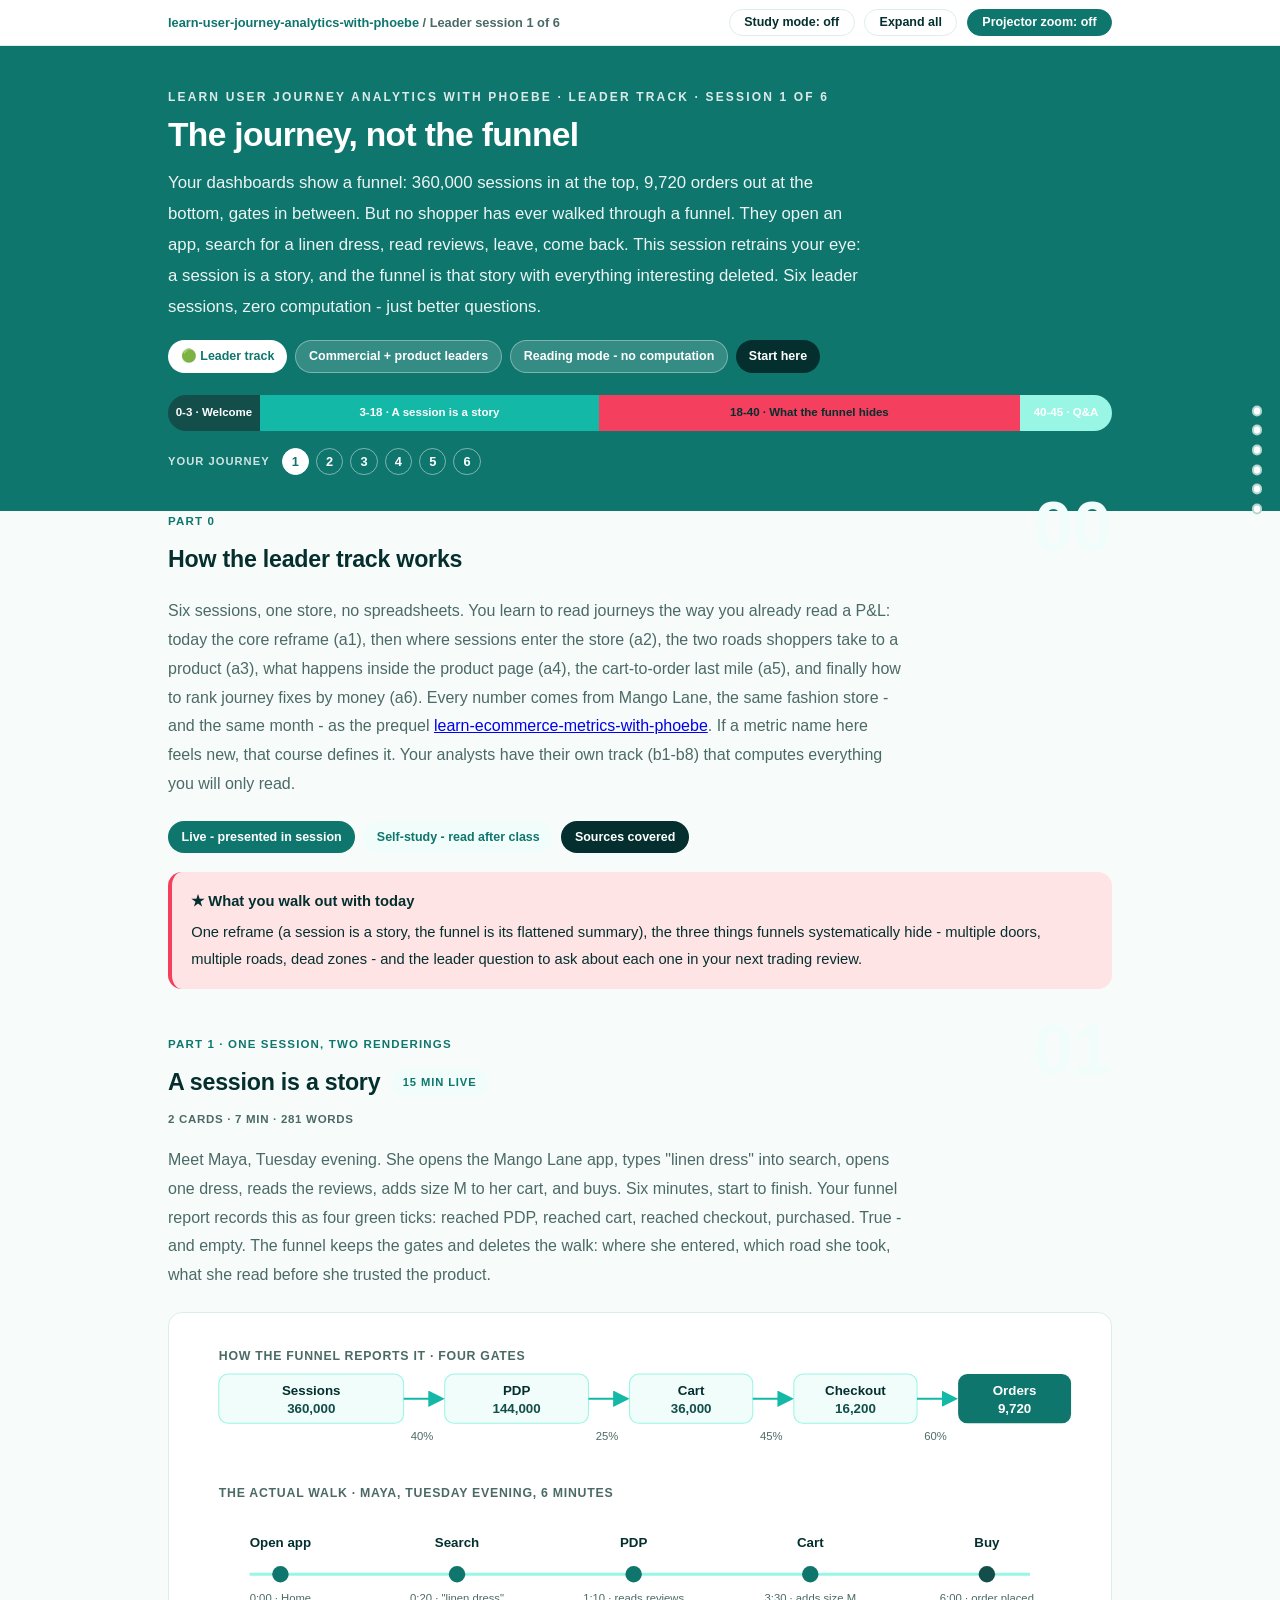
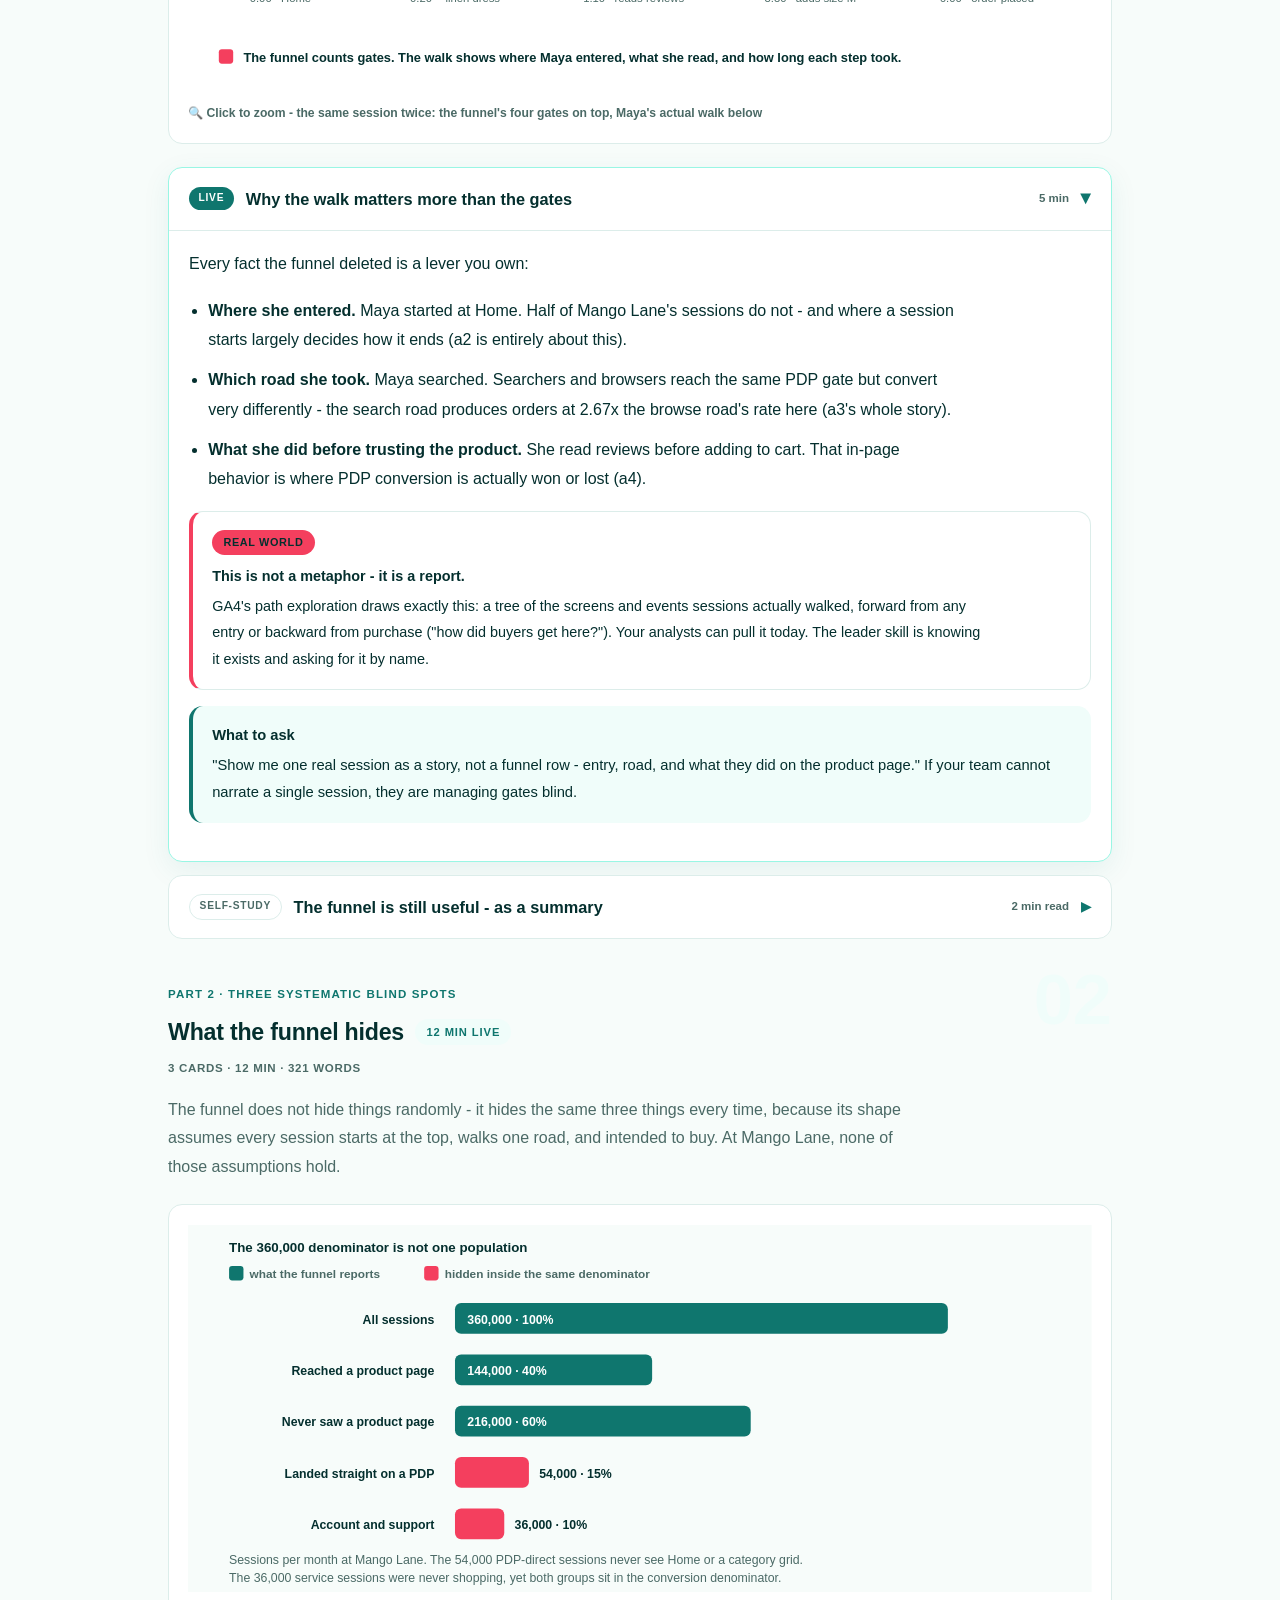
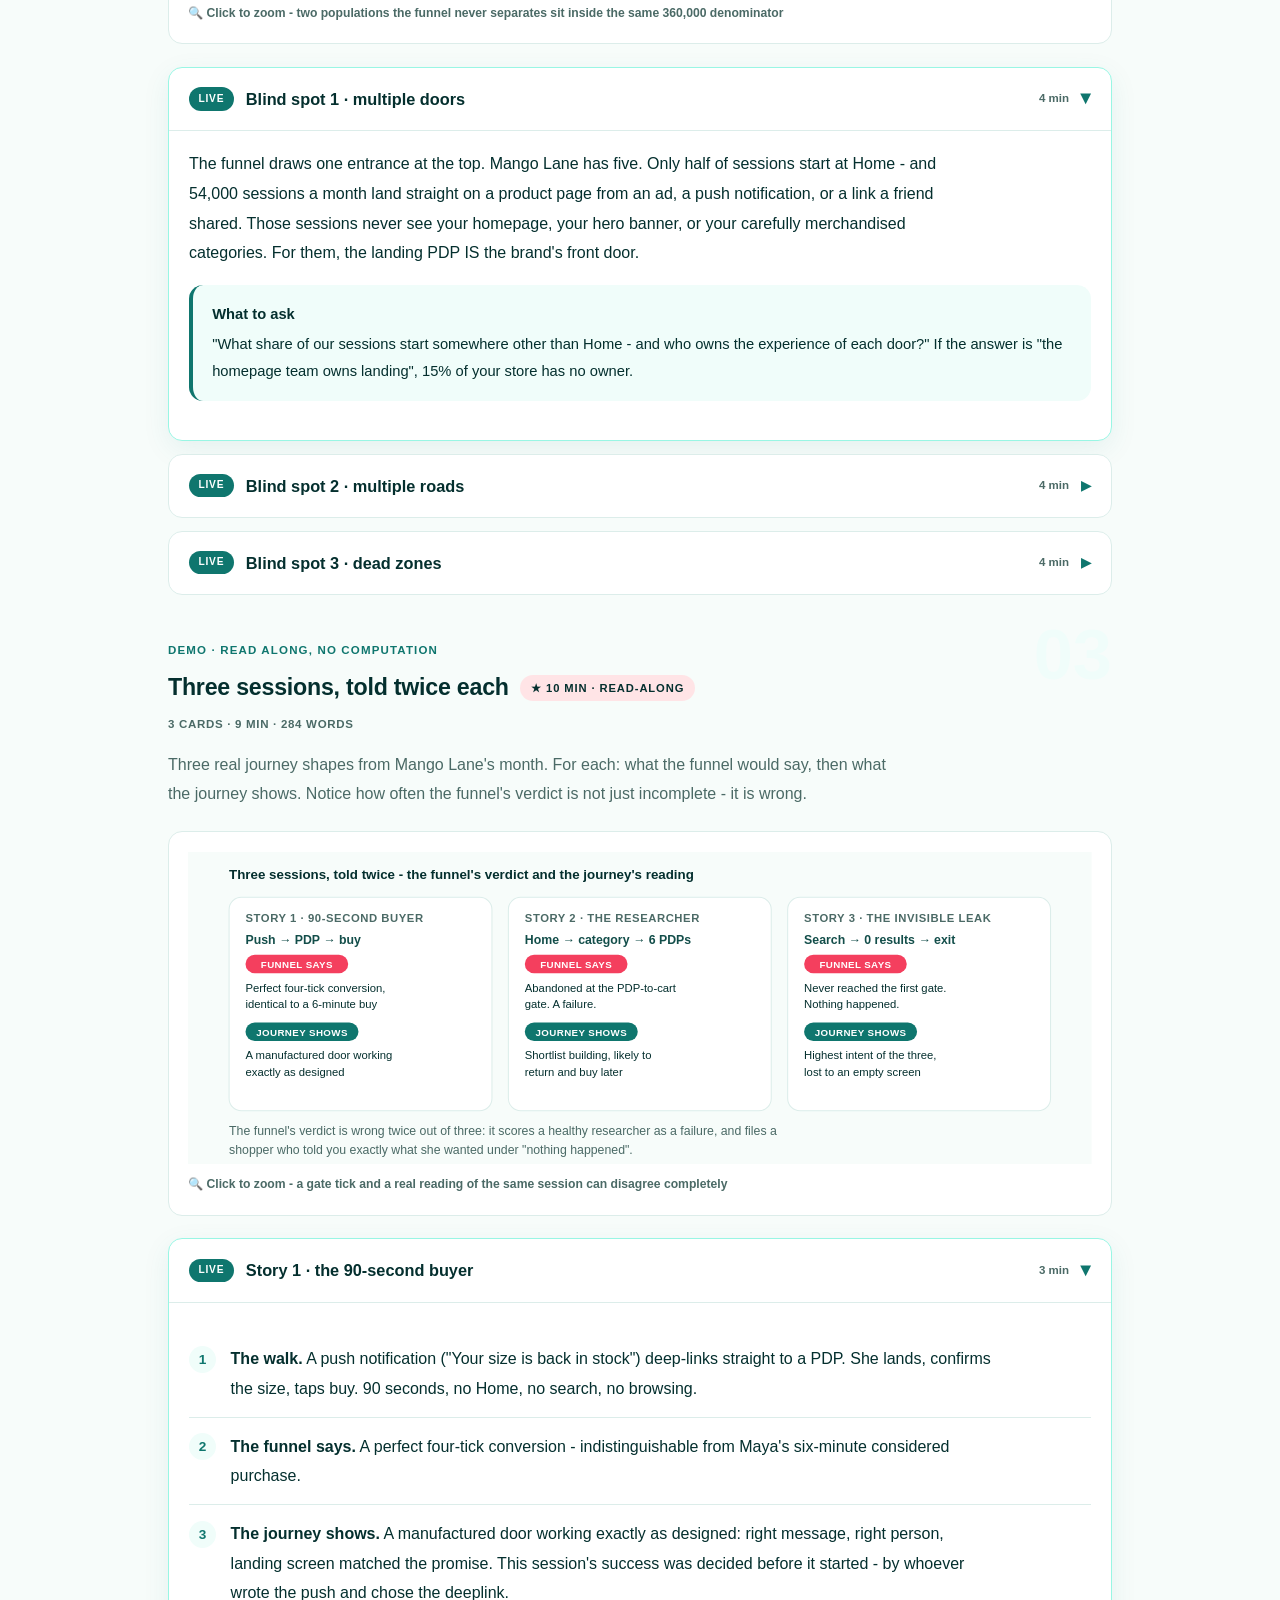
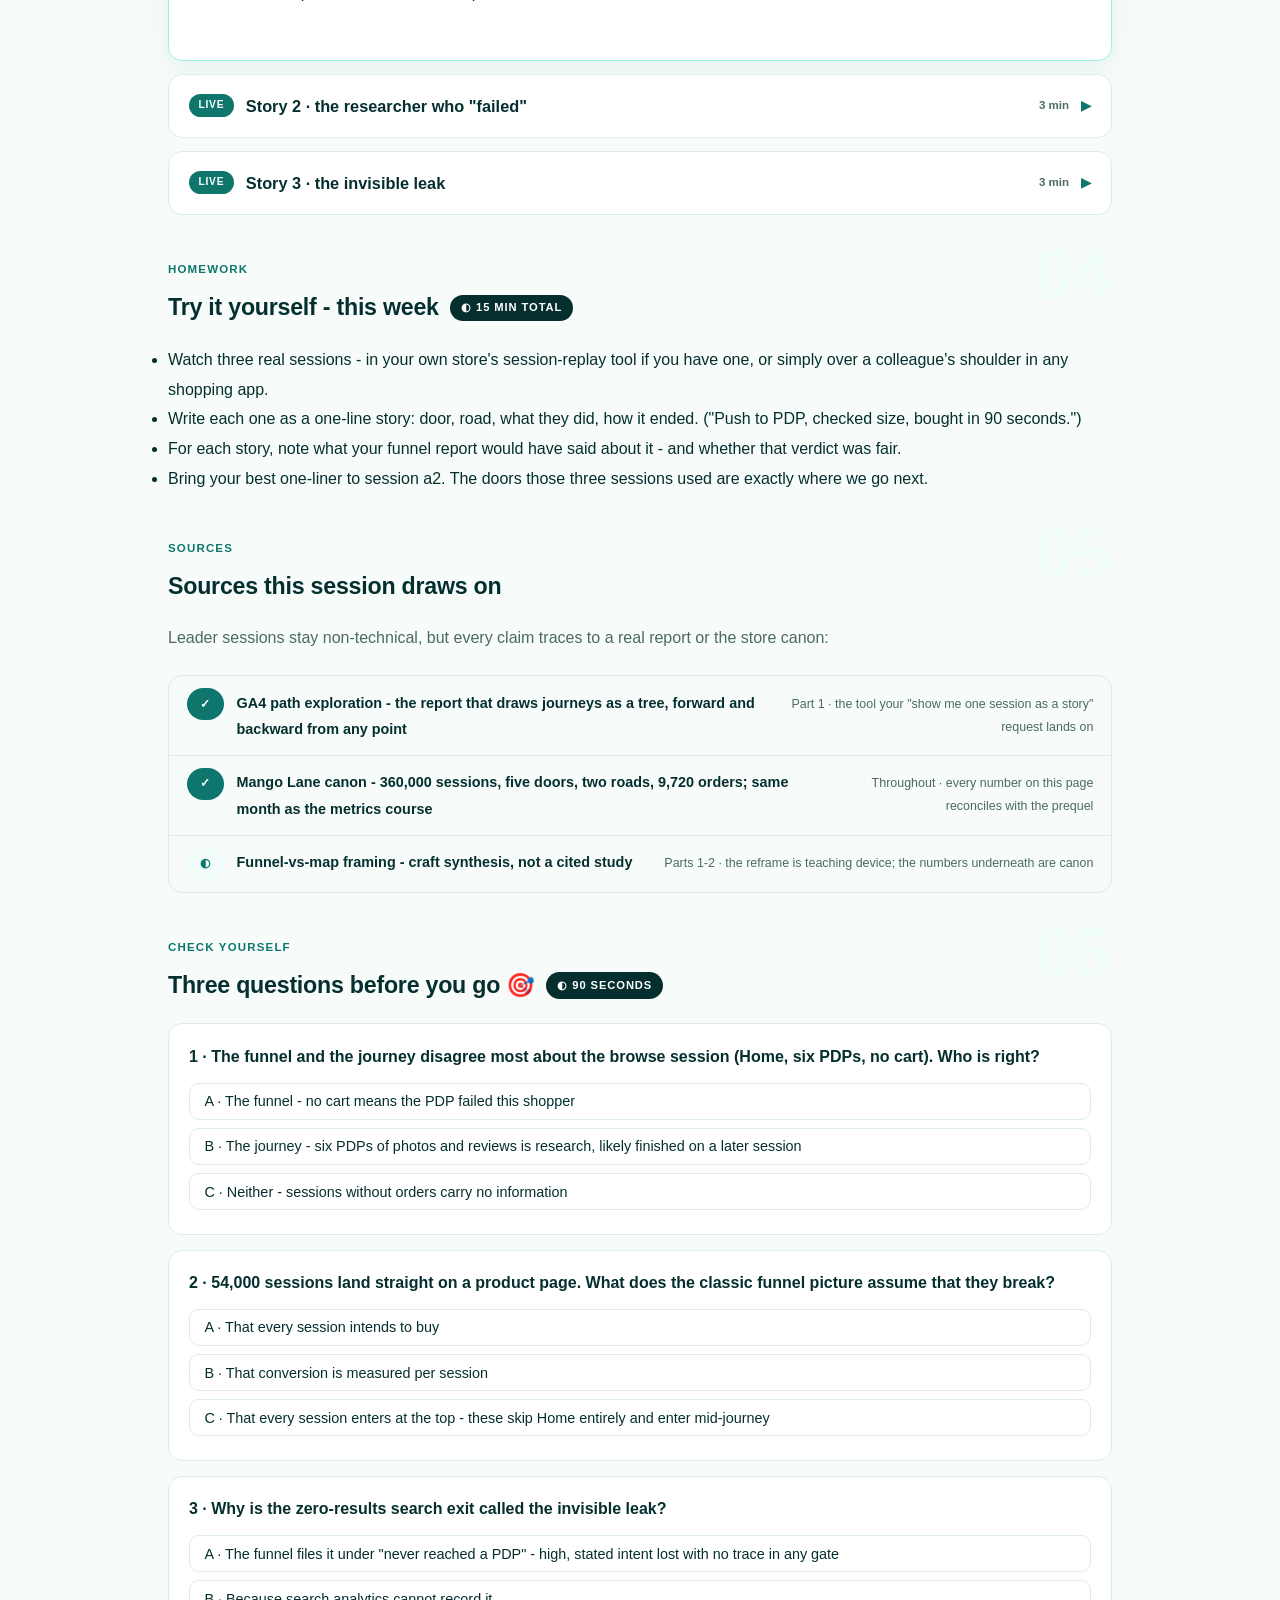
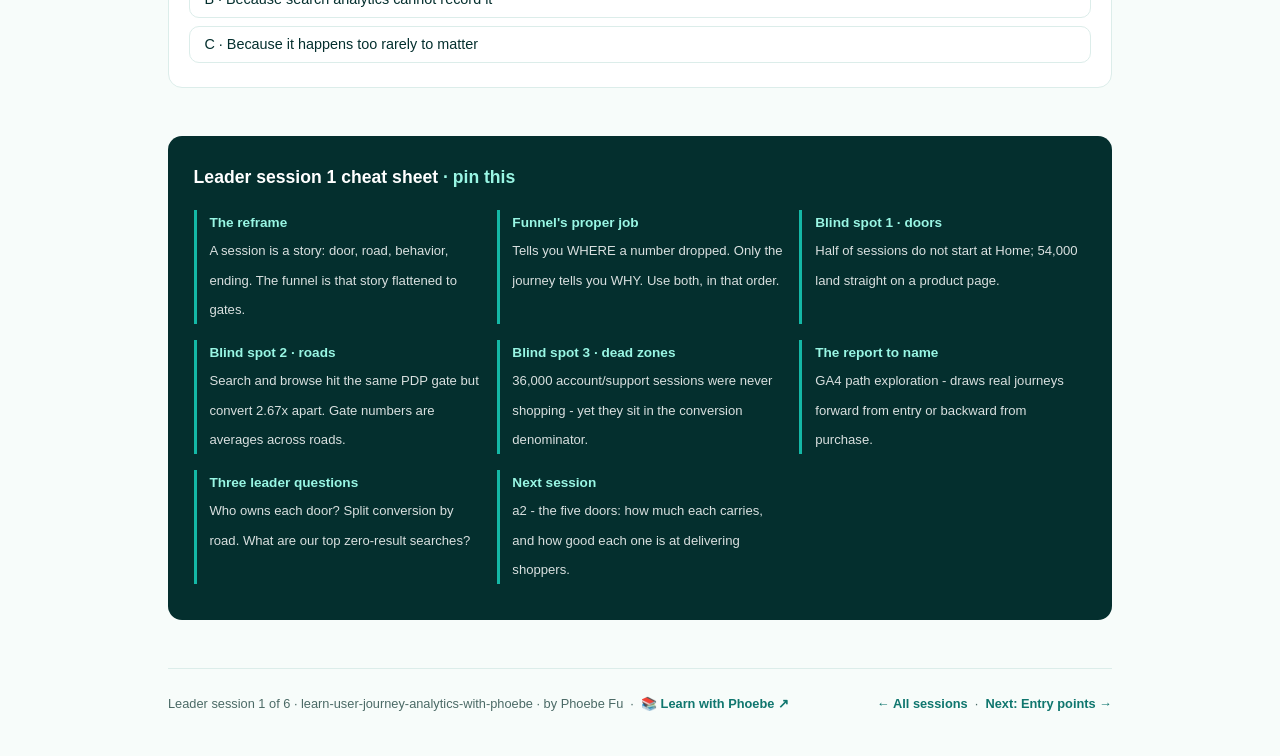
==== courses/a1-the-journey-not-the-funnel.html @ 8da9183d "Add 204 teaching diagrams across the estate's thinnest pages Phase A of the visual expansion. These " ====
<!DOCTYPE html>
<html lang="en">
<head>
<meta charset="UTF-8">
<meta name="viewport" content="width=device-width, initial-scale=1.0">
<title>Leader session 1 · The journey, not the funnel - learn user journey analytics with phoebe</title>
<link rel="stylesheet" href="../assets/style.css?v=6">
</head>
<body>

<div class="toolbar">
  <div class="wrap">
    <span class="crumb"><a href="../index.html">learn-user-journey-analytics-with-phoebe</a> / Leader session 1 of 6</span>
    <button class="btn" id="toggle-all" type="button">Expand all</button>
    <button class="btn primary" id="zoom-toggle" type="button">Projector zoom: off</button>
  </div>
</div>

<header class="masthead">
  <div class="wrap">
    <div class="eyebrow">Learn User Journey Analytics with Phoebe · Leader track · Session 1 of 6</div>
    <h1>The journey, <span class="accent">not the funnel</span></h1>
    <p class="sub">Your dashboards show a funnel: 360,000 sessions in at the top, 9,720 orders out at the bottom, gates in between. But no shopper has ever walked through a funnel. They open an app, search for a linen dress, read reviews, leave, come back. This session retrains your eye: a session is a story, and the funnel is that story with everything interesting deleted. Six leader sessions, zero computation - just better questions.</p>
    <div class="chip-row">
      <span class="chip level">🟢 Leader track</span>
      <span class="chip audience">Commercial + product leaders</span>
      <span class="chip audience">Reading mode - no computation</span>
      <span class="chip time">Start here</span>
    </div>
    <div class="agenda">
      <span class="a1" style="flex:1">0-3 · Welcome</span>
      <span class="a2" style="flex:4">3-18 · A session is a story</span>
      <span class="a3" style="flex:5">18-40 · What the funnel hides</span>
      <span class="a4" style="flex:1">40-45 · Q&amp;A</span>
    </div>
  </div>
</header>

<main class="wrap">

  <!-- ============ INTRO ============ -->
  <section class="section" id="intro">
    <div class="section-kicker">
      <span class="klabel">Part 0</span>
      <h2>How the leader track works</h2>
    </div>
    <p class="lede">Six sessions, one store, no spreadsheets. You learn to read journeys the way you already read a P&amp;L: today the core reframe (a1), then where sessions enter the store (a2), the two roads shoppers take to a product (a3), what happens inside the product page (a4), the cart-to-order last mile (a5), and finally how to rank journey fixes by money (a6). Every number comes from Mango Lane, the same fashion store - and the same month - as the prequel <a href="https://phoebefu6.github.io/learn-ecommerce-metrics-with-phoebe/">learn-ecommerce-metrics-with-phoebe</a>. If a metric name here feels new, that course defines it. Your analysts have their own track (b1-b8) that computes everything you will only read.</p>
    <div class="legend">
      <span class="pill solid">Live - presented in session</span>
      <span class="pill light">Self-study - read after class</span>
      <span class="pill inkpill">Sources covered</span>
    </div>
    <div class="callout win">
      <strong>★ What you walk out with today</strong>
      One reframe (a session is a story, the funnel is its flattened summary), the three things funnels systematically hide - multiple doors, multiple roads, dead zones - and the leader question to ask about each one in your next trading review.
    </div>
  </section>

  <!-- ============ PART 1: A SESSION IS A STORY ============ -->
  <section class="section" id="story">
    <div class="section-kicker">
      <span class="klabel">Part 1 · one session, two renderings</span>
      <h2>A session is a story <span class="tag concept">15 min live</span></h2>
    </div>
    <p class="lede">Meet Maya, Tuesday evening. She opens the Mango Lane app, types "linen dress" into search, opens one dress, reads the reviews, adds size M to her cart, and buys. Six minutes, start to finish. Your funnel report records this as four green ticks: reached PDP, reached cart, reached checkout, purchased. True - and empty. The funnel keeps the gates and deletes the walk: where she entered, which road she took, what she read before she trusted the product.</p>

    <figure class="zoomable">
      <svg viewBox="0 0 880 350" xmlns="http://www.w3.org/2000/svg" role="img" aria-label="The same session shown two ways: a four-gate funnel bar on top, Maya's actual six-minute walk across screens on a timeline below">
        <style>
          .jfK { font: 700 12px Inter, sans-serif; fill: #4B6A66; letter-spacing: 0.06em; }
          .jfH { font: 700 13px Inter, sans-serif; fill: #042F2E; }
          .jfV { font: 800 13px Inter, sans-serif; fill: #134E4A; }
          .jfT { font: 800 13px Inter, sans-serif; fill: #FFFFFF; }
          .jfC { font: 400 11px Inter, sans-serif; fill: #4B6A66; }
          .jfN { font: 600 12.5px Inter, sans-serif; fill: #042F2E; }
          .jfArr { stroke: #14B8A6; stroke-width: 2; fill: none; marker-end: url(#jfArrHead); }
        </style>
        <defs>
          <marker id="jfArrHead" markerWidth="8" markerHeight="8" refX="6" refY="4" orient="auto">
            <path d="M0,0 L8,4 L0,8 z" fill="#14B8A6"/>
          </marker>
        </defs>

        <text class="jfK" x="30" y="26">HOW THE FUNNEL REPORTS IT · FOUR GATES</text>

        <rect x="30" y="40" width="180" height="48" rx="9" fill="#F0FDFA" stroke="#99F6E4"/>
        <text class="jfH" x="120" y="60" text-anchor="middle">Sessions</text>
        <text class="jfV" x="120" y="78" text-anchor="middle">360,000</text>

        <rect x="250" y="40" width="140" height="48" rx="9" fill="#F0FDFA" stroke="#99F6E4"/>
        <text class="jfH" x="320" y="60" text-anchor="middle">PDP</text>
        <text class="jfV" x="320" y="78" text-anchor="middle">144,000</text>

        <rect x="430" y="40" width="120" height="48" rx="9" fill="#F0FDFA" stroke="#99F6E4"/>
        <text class="jfH" x="490" y="60" text-anchor="middle">Cart</text>
        <text class="jfV" x="490" y="78" text-anchor="middle">36,000</text>

        <rect x="590" y="40" width="120" height="48" rx="9" fill="#F0FDFA" stroke="#99F6E4"/>
        <text class="jfH" x="650" y="60" text-anchor="middle">Checkout</text>
        <text class="jfV" x="650" y="78" text-anchor="middle">16,200</text>

        <rect x="750" y="40" width="110" height="48" rx="9" fill="#0F766E"/>
        <text class="jfT" x="805" y="60" text-anchor="middle">Orders</text>
        <text class="jfT" x="805" y="78" text-anchor="middle">9,720</text>

        <path class="jfArr" d="M210,64 L246,64"/>
        <path class="jfArr" d="M390,64 L426,64"/>
        <path class="jfArr" d="M550,64 L586,64"/>
        <path class="jfArr" d="M710,64 L746,64"/>
        <text class="jfC" x="228" y="104" text-anchor="middle">40%</text>
        <text class="jfC" x="408" y="104" text-anchor="middle">25%</text>
        <text class="jfC" x="568" y="104" text-anchor="middle">45%</text>
        <text class="jfC" x="728" y="104" text-anchor="middle">60%</text>

        <text class="jfK" x="30" y="160">THE ACTUAL WALK · MAYA, TUESDAY EVENING, 6 MINUTES</text>

        <line x1="60" y1="235" x2="820" y2="235" stroke="#99F6E4" stroke-width="3"/>

        <circle cx="90" cy="235" r="8" fill="#0F766E"/>
        <text class="jfH" x="90" y="208" text-anchor="middle">Open app</text>
        <text class="jfC" x="90" y="262" text-anchor="middle">0:00 · Home</text>

        <circle cx="262" cy="235" r="8" fill="#0F766E"/>
        <text class="jfH" x="262" y="208" text-anchor="middle">Search</text>
        <text class="jfC" x="262" y="262" text-anchor="middle">0:20 · "linen dress"</text>

        <circle cx="434" cy="235" r="8" fill="#0F766E"/>
        <text class="jfH" x="434" y="208" text-anchor="middle">PDP</text>
        <text class="jfC" x="434" y="262" text-anchor="middle">1:10 · reads reviews</text>

        <circle cx="606" cy="235" r="8" fill="#0F766E"/>
        <text class="jfH" x="606" y="208" text-anchor="middle">Cart</text>
        <text class="jfC" x="606" y="262" text-anchor="middle">3:30 · adds size M</text>

        <circle cx="778" cy="235" r="8" fill="#134E4A"/>
        <text class="jfH" x="778" y="208" text-anchor="middle">Buy</text>
        <text class="jfC" x="778" y="262" text-anchor="middle">6:00 · order placed</text>

        <rect x="30" y="308" width="14" height="14" rx="3" fill="#F43F5E"/>
        <text class="jfN" x="54" y="320">The funnel counts gates. The walk shows where Maya entered, what she read, and how long each step took.</text>
      </svg>
      <figcaption>🔍 Click to zoom - the same session twice: the funnel's four gates on top, Maya's actual walk below</figcaption>
    </figure>

    <details class="card" open>
      <summary><span class="mode live">Live</span>Why the walk matters more than the gates<span class="mini">5 min</span><span class="caret">▶</span></summary>
      <div class="body">
        <p>Every fact the funnel deleted is a lever you own:</p>
        <ul>
          <li><strong>Where she entered.</strong> Maya started at Home. Half of Mango Lane's sessions do not - and where a session starts largely decides how it ends (a2 is entirely about this).</li>
          <li><strong>Which road she took.</strong> Maya searched. Searchers and browsers reach the same PDP gate but convert very differently - the search road produces orders at 2.67x the browse road's rate here (a3's whole story).</li>
          <li><strong>What she did before trusting the product.</strong> She read reviews before adding to cart. That in-page behavior is where PDP conversion is actually won or lost (a4).</li>
        </ul>
        <div class="callout example">
          <span class="ex-pill">Real world</span>
          <p><strong>This is not a metaphor - it is a report.</strong> GA4's path exploration draws exactly this: a tree of the screens and events sessions actually walked, forward from any entry or backward from purchase ("how did buyers get here?"). Your analysts can pull it today. The leader skill is knowing it exists and asking for it by name.</p>
        </div>
        <div class="callout tip">
          <strong>What to ask</strong>
          "Show me one real session as a story, not a funnel row - entry, road, and what they did on the product page." If your team cannot narrate a single session, they are managing gates blind.
        </div>
      </div>
    </details>

    <details class="card">
      <summary><span class="mode self">Self-study</span>The funnel is still useful - as a summary<span class="mini">2 min read</span><span class="caret">▶</span></summary>
      <div class="body">
        <p>Nothing here retires the funnel. Gates are how you track the health of the whole system month over month, and the prequel course taught you to decompose them. The reframe is about diagnosis: <strong>the funnel tells you WHERE the number dropped; only the journey tells you WHY.</strong> When a gate moves, the next question is never "which gate" (you already know) - it is "which door, which road, which behavior changed". That question order is this entire track in one sentence.</p>
      </div>
    </details>
  </section>

  <!-- ============ PART 2: WHAT THE FUNNEL HIDES ============ -->
  <section class="section" id="hides">
    <div class="section-kicker">
      <span class="klabel">Part 2 · three systematic blind spots</span>
      <h2>What the funnel hides <span class="tag concept">12 min live</span></h2>
    </div>
    <p class="lede">The funnel does not hide things randomly - it hides the same three things every time, because its shape assumes every session starts at the top, walks one road, and intended to buy. At Mango Lane, none of those assumptions hold.</p>

    <figure class="zoomable">
      <svg viewBox="0 0 880 358" xmlns="http://www.w3.org/2000/svg" role="img" aria-label="A bar chart splitting Mango Lane's 360,000 monthly sessions into the populations a funnel report never separates. 144,000 sessions reached a product page and 216,000 never saw one. Inside those totals sit 54,000 sessions that landed straight on a product page from an ad, push or shared link, and 36,000 account, order-tracking and support sessions that were never shopping. Both hidden groups still count in the conversion denominator.">
        <style>
          .a1dnT { font: 700 13px Inter, sans-serif; fill: #042F2E; }
          .a1dnK { font: 600 11.5px Inter, sans-serif; fill: #4B6A66; }
          .a1dnL { font: 600 12px Inter, sans-serif; fill: #042F2E; }
          .a1dnV { font: 800 12px Inter, sans-serif; fill: #FFFFFF; }
          .a1dnO { font: 800 12px Inter, sans-serif; fill: #042F2E; }
          .a1dnN { font: 400 12px Inter, sans-serif; fill: #4B6A66; }
        </style>
        <rect x="0" y="0" width="880" height="358" fill="#F7FCFA"/>
        <text class="a1dnT" x="40" y="26">The 360,000 denominator is not one population</text>

        <rect x="40" y="40" width="14" height="14" rx="3" fill="#0F766E"/>
        <text class="a1dnK" x="60" y="52">what the funnel reports</text>
        <rect x="230" y="40" width="14" height="14" rx="3" fill="#F43F5E"/>
        <text class="a1dnK" x="250" y="52">hidden inside the same denominator</text>

        <text class="a1dnL" x="240" y="96" text-anchor="end">All sessions</text>
        <rect x="260" y="76" width="480" height="30" rx="6" fill="#0F766E"/>
        <text class="a1dnV" x="272" y="96">360,000 · 100%</text>

        <text class="a1dnL" x="240" y="146" text-anchor="end">Reached a product page</text>
        <rect x="260" y="126" width="192" height="30" rx="6" fill="#0F766E"/>
        <text class="a1dnV" x="272" y="146">144,000 · 40%</text>

        <text class="a1dnL" x="240" y="196" text-anchor="end">Never saw a product page</text>
        <rect x="260" y="176" width="288" height="30" rx="6" fill="#0F766E"/>
        <text class="a1dnV" x="272" y="196">216,000 · 60%</text>

        <text class="a1dnL" x="240" y="246" text-anchor="end">Landed straight on a PDP</text>
        <rect x="260" y="226" width="72" height="30" rx="6" fill="#F43F5E"/>
        <text class="a1dnO" x="342" y="246">54,000 · 15%</text>

        <text class="a1dnL" x="240" y="296" text-anchor="end">Account and support</text>
        <rect x="260" y="276" width="48" height="30" rx="6" fill="#F43F5E"/>
        <text class="a1dnO" x="318" y="296">36,000 · 10%</text>

        <text class="a1dnN" x="40" y="330">Sessions per month at Mango Lane. The 54,000 PDP-direct sessions never see Home or a category grid.</text>
        <text class="a1dnN" x="40" y="348">The 36,000 service sessions were never shopping, yet both groups sit in the conversion denominator.</text>
      </svg>
      <figcaption>🔍 Click to zoom - two populations the funnel never separates sit inside the same 360,000 denominator</figcaption>
    </figure>

    <details class="card" open>
      <summary><span class="mode live">Live</span>Blind spot 1 · multiple doors<span class="mini">4 min</span><span class="caret">▶</span></summary>
      <div class="body">
        <p>The funnel draws one entrance at the top. Mango Lane has five. Only half of sessions start at Home - and 54,000 sessions a month land straight on a product page from an ad, a push notification, or a link a friend shared. Those sessions never see your homepage, your hero banner, or your carefully merchandised categories. For them, the landing PDP IS the brand's front door.</p>
        <div class="callout tip">
          <strong>What to ask</strong>
          "What share of our sessions start somewhere other than Home - and who owns the experience of each door?" If the answer is "the homepage team owns landing", 15% of your store has no owner.
        </div>
      </div>
    </details>

    <details class="card">
      <summary><span class="mode live">Live</span>Blind spot 2 · multiple roads<span class="mini">4 min</span><span class="caret">▶</span></summary>
      <div class="body">
        <p>The funnel's "reached PDP" gate merges two very different shoppers: the one who typed what she wanted into search, and the one who wandered the category grids. Same gate, different intent, different economics - at Mango Lane the search road converts at 2.67x the browse road. a3 unpacks this properly; for now, hold the shape: <strong>a single gate number is always an average across roads, and averages across roads are where diagnoses go to die.</strong></p>
        <div class="callout tip">
          <strong>What to ask</strong>
          "When you show me PDP conversion, split it by road - search versus browse. Which road moved?" One question, and a flat average becomes a diagnosis.
        </div>
      </div>
    </details>

    <details class="card">
      <summary><span class="mode live">Live</span>Blind spot 3 · dead zones<span class="mini">4 min</span><span class="caret">▶</span></summary>
      <div class="body">
        <p>36,000 sessions a month land on account, order-tracking, and support screens. They check a delivery date and leave. They were never going to buy - and that is fine; they are customers being served. But they sit inside the 360,000 denominator of your site conversion rate, quietly dragging it down. A store whose service traffic grows looks like a store whose shopping is getting worse, unless someone separates the two.</p>
        <div class="callout tip">
          <strong>What to ask</strong>
          "What share of our sessions were never shopping sessions - and is our conversion rate quoted with or without them?" You are not asking to inflate the number; you are asking to stop mixing two businesses in one ratio.
        </div>
      </div>
    </details>
  </section>

  <!-- ============ DEMO: THREE STORIES ============ -->
  <section class="section" id="demo">
    <div class="section-kicker">
      <span class="klabel">Demo · read along, no computation</span>
      <h2>Three sessions, told twice each <span class="tag demo">★ 10 min · read-along</span></h2>
    </div>
    <p class="lede">Three real journey shapes from Mango Lane's month. For each: what the funnel would say, then what the journey shows. Notice how often the funnel's verdict is not just incomplete - it is wrong.</p>

    <figure class="zoomable">
      <svg viewBox="0 0 880 304" xmlns="http://www.w3.org/2000/svg" role="img" aria-label="Three Mango Lane sessions side by side, each scored twice. The 90-second push-to-product-page buyer is a perfect four-tick conversion to the funnel and a manufactured door working as designed to the journey. The researcher who opened six product pages is a failure to the funnel and shortlist building to the journey. The zero-results search exit is nothing to the funnel and the highest-intent visitor of the three to the journey.">
        <style>
          .a1vdT { font: 700 13px Inter, sans-serif; fill: #042F2E; }
          .a1vdE { font: 700 11px Inter, sans-serif; fill: #4B6A66; letter-spacing: .05em; }
          .a1vdW { font: 700 12px Inter, sans-serif; fill: #134E4A; }
          .a1vdB { font: 700 9.5px Inter, sans-serif; fill: #FFFFFF; letter-spacing: .04em; }
          .a1vdX { font: 400 11px Inter, sans-serif; fill: #042F2E; }
          .a1vdN { font: 400 12px Inter, sans-serif; fill: #4B6A66; }
        </style>
        <rect x="0" y="0" width="880" height="304" fill="#F7FCFA"/>
        <text class="a1vdT" x="40" y="26">Three sessions, told twice - the funnel's verdict and the journey's reading</text>

        <rect x="40" y="44" width="256" height="208" rx="12" fill="#FFFFFF" stroke="#DCEDEA"/>
        <text class="a1vdE" x="56" y="68">STORY 1 · 90-SECOND BUYER</text>
        <text class="a1vdW" x="56" y="90">Push → PDP → buy</text>
        <rect x="56" y="100" width="100" height="18" rx="9" fill="#F43F5E"/>
        <text class="a1vdB" x="106" y="113" text-anchor="middle">FUNNEL SAYS</text>
        <text class="a1vdX" x="56" y="136">Perfect four-tick conversion,</text>
        <text class="a1vdX" x="56" y="152">identical to a 6-minute buy</text>
        <rect x="56" y="166" width="110" height="18" rx="9" fill="#0F766E"/>
        <text class="a1vdB" x="111" y="179" text-anchor="middle">JOURNEY SHOWS</text>
        <text class="a1vdX" x="56" y="202">A manufactured door working</text>
        <text class="a1vdX" x="56" y="218">exactly as designed</text>

        <rect x="312" y="44" width="256" height="208" rx="12" fill="#FFFFFF" stroke="#DCEDEA"/>
        <text class="a1vdE" x="328" y="68">STORY 2 · THE RESEARCHER</text>
        <text class="a1vdW" x="328" y="90">Home → category → 6 PDPs</text>
        <rect x="328" y="100" width="100" height="18" rx="9" fill="#F43F5E"/>
        <text class="a1vdB" x="378" y="113" text-anchor="middle">FUNNEL SAYS</text>
        <text class="a1vdX" x="328" y="136">Abandoned at the PDP-to-cart</text>
        <text class="a1vdX" x="328" y="152">gate. A failure.</text>
        <rect x="328" y="166" width="110" height="18" rx="9" fill="#0F766E"/>
        <text class="a1vdB" x="383" y="179" text-anchor="middle">JOURNEY SHOWS</text>
        <text class="a1vdX" x="328" y="202">Shortlist building, likely to</text>
        <text class="a1vdX" x="328" y="218">return and buy later</text>

        <rect x="584" y="44" width="256" height="208" rx="12" fill="#FFFFFF" stroke="#DCEDEA"/>
        <text class="a1vdE" x="600" y="68">STORY 3 · THE INVISIBLE LEAK</text>
        <text class="a1vdW" x="600" y="90">Search → 0 results → exit</text>
        <rect x="600" y="100" width="100" height="18" rx="9" fill="#F43F5E"/>
        <text class="a1vdB" x="650" y="113" text-anchor="middle">FUNNEL SAYS</text>
        <text class="a1vdX" x="600" y="136">Never reached the first gate.</text>
        <text class="a1vdX" x="600" y="152">Nothing happened.</text>
        <rect x="600" y="166" width="110" height="18" rx="9" fill="#0F766E"/>
        <text class="a1vdB" x="655" y="179" text-anchor="middle">JOURNEY SHOWS</text>
        <text class="a1vdX" x="600" y="202">Highest intent of the three,</text>
        <text class="a1vdX" x="600" y="218">lost to an empty screen</text>

        <text class="a1vdN" x="40" y="276">The funnel's verdict is wrong twice out of three: it scores a healthy researcher as a failure, and files a</text>
        <text class="a1vdN" x="40" y="294">shopper who told you exactly what she wanted under "nothing happened".</text>
      </svg>
      <figcaption>🔍 Click to zoom - a gate tick and a real reading of the same session can disagree completely</figcaption>
    </figure>

    <details class="card" open>
      <summary><span class="mode live">Live</span>Story 1 · the 90-second buyer<span class="mini">3 min</span><span class="caret">▶</span></summary>
      <div class="body">
        <div class="steps">
          <div class="step"><p><strong>The walk.</strong> A push notification ("Your size is back in stock") deep-links straight to a PDP. She lands, confirms the size, taps buy. 90 seconds, no Home, no search, no browsing.</p></div>
          <div class="step"><p><strong>The funnel says.</strong> A perfect four-tick conversion - indistinguishable from Maya's six-minute considered purchase.</p></div>
          <div class="step"><p><strong>The journey shows.</strong> A manufactured door working exactly as designed: right message, right person, landing screen matched the promise. This session's success was decided before it started - by whoever wrote the push and chose the deeplink.</p></div>
        </div>
      </div>
    </details>

    <details class="card">
      <summary><span class="mode live">Live</span>Story 2 · the researcher who "failed"<span class="mini">3 min</span><span class="caret">▶</span></summary>
      <div class="body">
        <div class="steps">
          <div class="step"><p><strong>The walk.</strong> Home, into the dresses category, then six PDPs in a row - photos, reviews, size guides - then leaves without adding anything to cart.</p></div>
          <div class="step"><p><strong>The funnel says.</strong> Abandoned at the PDP-to-cart gate. A failure. One of the 108,000 PDP sessions that did not cart.</p></div>
          <div class="step"><p><strong>The journey shows.</strong> Healthy research behavior - a shopper building a shortlist, very likely to return and buy on a later session. Punishing this session with a "fix the PDP" project would optimize against your own best customers mid-decision.</p></div>
        </div>
      </div>
    </details>

    <details class="card">
      <summary><span class="mode live">Live</span>Story 3 · the invisible leak<span class="mini">3 min</span><span class="caret">▶</span></summary>
      <div class="body">
        <div class="steps">
          <div class="step"><p><strong>The walk.</strong> She searches "petite linen blazer". Zero results. She exits. Eleven seconds.</p></div>
          <div class="step"><p><strong>The funnel says.</strong> Almost nothing - a session that never reached the first gate. It dissolves into the 216,000 sessions that never saw a PDP, indistinguishable from idle window-shopping.</p></div>
          <div class="step"><p><strong>The journey shows.</strong> The highest-intent visitor of the three - she told you exactly what she wanted, in her own words - lost to an empty results screen. Zero-results searches are a demand signal AND a fixable leak, and the funnel files them under "nothing happened".</p></div>
        </div>
        <div class="callout tip">
          <strong>What to ask</strong>
          "What are our top ten zero-result search terms this month?" It is one of the cheapest reports in analytics and one of the most commonly never-pulled.
        </div>
      </div>
    </details>
  </section>

  <!-- ============ HOMEWORK ============ -->
  <section class="section" id="exercise">
    <div class="section-kicker">
      <span class="klabel">Homework</span>
      <h2>Try it yourself - this week <span class="tag exercise">◐ 15 min total</span></h2>
    </div>
    <ul>
      <li>Watch three real sessions - in your own store's session-replay tool if you have one, or simply over a colleague's shoulder in any shopping app.</li>
      <li>Write each one as a one-line story: door, road, what they did, how it ended. ("Push to PDP, checked size, bought in 90 seconds.")</li>
      <li>For each story, note what your funnel report would have said about it - and whether that verdict was fair.</li>
      <li>Bring your best one-liner to session a2. The doors those three sessions used are exactly where we go next.</li>
    </ul>
  </section>

  <!-- ============ SOURCES ============ -->
  <section class="section" id="official">
    <div class="section-kicker">
      <span class="klabel">Sources</span>
      <h2>Sources this session draws on</h2>
    </div>
    <p class="lede">Leader sessions stay non-technical, but every claim traces to a real report or the store canon:</p>
    <div class="covered">
      <div class="covered-row"><span class="status pill solid">✓</span><span class="name">GA4 path exploration - the report that draws journeys as a tree, forward and backward from any point</span><span class="note">Part 1 · the tool your "show me one session as a story" request lands on</span></div>
      <div class="covered-row"><span class="status pill solid">✓</span><span class="name">Mango Lane canon - 360,000 sessions, five doors, two roads, 9,720 orders; same month as the metrics course</span><span class="note">Throughout · every number on this page reconciles with the prequel</span></div>
      <div class="covered-row"><span class="status pill light">◐</span><span class="name">Funnel-vs-map framing - craft synthesis, not a cited study</span><span class="note">Parts 1-2 · the reframe is teaching device; the numbers underneath are canon</span></div>
    </div>
  </section>

  <!-- ============ QUIZ ============ -->
  <section class="section" id="quiz">
    <div class="section-kicker">
      <span class="klabel">Check yourself</span>
      <h2>Three questions before you go 🎯 <span class="tag exercise">◐ 90 seconds</span></h2>
    </div>
    <div class="quiz-q" data-answer="1">
      <p class="qtext">1 · The funnel and the journey disagree most about the browse session (Home, six PDPs, no cart). Who is right?</p>
      <button class="qopt" type="button">A · The funnel - no cart means the PDP failed this shopper</button>
      <button class="qopt" type="button">B · The journey - six PDPs of photos and reviews is research, likely finished on a later session</button>
      <button class="qopt" type="button">C · Neither - sessions without orders carry no information</button>
      <p class="qwhy">Research sessions are how considered purchases start. The funnel scores them as failures; the journey reads intent building. Fixing what is not broken is the classic funnel-only mistake.</p>
    </div>
    <div class="quiz-q" data-answer="2">
      <p class="qtext">2 · 54,000 sessions land straight on a product page. What does the classic funnel picture assume that they break?</p>
      <button class="qopt" type="button">A · That every session intends to buy</button>
      <button class="qopt" type="button">B · That conversion is measured per session</button>
      <button class="qopt" type="button">C · That every session enters at the top - these skip Home entirely and enter mid-journey</button>
      <p class="qwhy">The funnel draws one entrance. Mango Lane has five doors, and the PDP-direct door delivers 54,000 sessions past the "top" without ever seeing it - a2 is entirely about those doors.</p>
    </div>
    <div class="quiz-q" data-answer="0">
      <p class="qtext">3 · Why is the zero-results search exit called the invisible leak?</p>
      <button class="qopt" type="button">A · The funnel files it under "never reached a PDP" - high, stated intent lost with no trace in any gate</button>
      <button class="qopt" type="button">B · Because search analytics cannot record it</button>
      <button class="qopt" type="button">C · Because it happens too rarely to matter</button>
      <p class="qwhy">The session told you exactly what she wanted and got an empty screen - but no funnel gate moved, so no dashboard flags it. The zero-results report exists; someone has to ask for it.</p>
    </div>
    <p class="quiz-score"></p>
  </section>

  <!-- ============ CHEAT SHEET ============ -->
  <section class="cheat" id="cheatsheet">
    <h3>Leader session 1 cheat sheet <span>· pin this</span></h3>
    <div class="grid-2">
      <div class="cheat-item"><b>The reframe</b><span>A session is a story: door, road, behavior, ending. The funnel is that story flattened to gates.</span></div>
      <div class="cheat-item"><b>Funnel's proper job</b><span>Tells you WHERE a number dropped. Only the journey tells you WHY. Use both, in that order.</span></div>
      <div class="cheat-item"><b>Blind spot 1 · doors</b><span>Half of sessions do not start at Home; 54,000 land straight on a product page.</span></div>
      <div class="cheat-item"><b>Blind spot 2 · roads</b><span>Search and browse hit the same PDP gate but convert 2.67x apart. Gate numbers are averages across roads.</span></div>
      <div class="cheat-item"><b>Blind spot 3 · dead zones</b><span>36,000 account/support sessions were never shopping - yet they sit in the conversion denominator.</span></div>
      <div class="cheat-item"><b>The report to name</b><span>GA4 path exploration - draws real journeys forward from entry or backward from purchase.</span></div>
      <div class="cheat-item"><b>Three leader questions</b><span>Who owns each door? Split conversion by road. What are our top zero-result searches?</span></div>
      <div class="cheat-item"><b>Next session</b><span>a2 - the five doors: how much each carries, and how good each one is at delivering shoppers.</span></div>
    </div>
  </section>

  <footer class="pagefoot">
    <span>Leader session 1 of 6 · learn-user-journey-analytics-with-phoebe · by Phoebe Fu &nbsp;·&nbsp; 📚 <a href="https://phoebefu6.github.io/learn-with-phoebe/">Learn with Phoebe ↗</a></span>
    <span><a href="../index.html">← All sessions</a> &nbsp;·&nbsp; <a href="a2-entry-points.html">Next: Entry points →</a></span>
  </footer>

</main>

<script src="../assets/journey-live.js?v=6"></script>
<script src="../assets/tree-live.js?v=6"></script>
<script src="../assets/app.js?v=6"></script>
</body>
</html>
---- assets/style.css ----
/* learn-user-journey-analytics-with-phoebe - editorial bold design system
   Accent: deep teal #0F766E · Ink: teal-black #042F2E · Flagship: coral #F43F5E
   (CSS var names still read --indigo/--amber; they hold teal/coral values.) */

:root {
  --indigo: #0F766E;
  --indigo-deep: #134E4A;
  --indigo-mid: #14B8A6;
  --indigo-soft: #99F6E4;
  --indigo-50: #F0FDFA;
  --ink: #042F2E;
  --muted: #4B6A66;
  --faint: #B5D6D1;
  --hairline: #DCEDEA;
  --amber: #F43F5E;
  --amber-ink: #042F2E;
  --amber-50: #FFE4E6;
  --paper: #F7FCFA;
  --code-bg: #03211F;
  --code-ink: #CCFBF1;
  --radius: 14px;
}

* { margin: 0; padding: 0; box-sizing: border-box; }

html { font-size: 16px; scroll-behavior: smooth; }
html.zoom-125 { font-size: 20px; }
html.zoom-150 { font-size: 24px; }

body {
  font-family: "Inter", -apple-system, BlinkMacSystemFont, "Segoe UI", Roboto, sans-serif;
  background: var(--paper);
  color: var(--ink);
  line-height: 1.85;
  font-feature-settings: "tnum";
}

.wrap { max-width: 62rem; margin: 0 auto; padding: 0 1.5rem; }

/* ---------- header band ---------- */
.masthead {
  background: var(--indigo);
  color: #fff;
  padding: 2.5rem 0 2.25rem;
}
.masthead .eyebrow {
  font-size: .75rem;
  letter-spacing: .18em;
  text-transform: uppercase;
  opacity: .85;
  font-weight: 600;
}
.masthead h1 {
  font-size: 2.1rem;
  line-height: 1.15;
  font-weight: 800;
  margin: .5rem 0 .75rem;
  letter-spacing: -.02em;
}
.masthead h1 .accent { color: inherit; }
.masthead .sub { font-size: 1.05rem; opacity: .92; max-width: 44rem; }

.chip-row { display: flex; flex-wrap: wrap; gap: .5rem; margin-top: 1.1rem; }
.chip {
  display: inline-flex;
  align-items: center;
  gap: .35rem;
  border-radius: 999px;
  padding: .25rem .8rem;
  font-size: .78rem;
  font-weight: 600;
  white-space: nowrap;
}
.chip.level { background: #fff; color: var(--indigo); }
.chip.audience { background: rgba(255,255,255,.16); color: #fff; border: 1px solid rgba(255,255,255,.35); }
.chip.time { background: var(--ink); color: #fff; font-variant-numeric: tabular-nums; }

/* ---------- agenda bar ---------- */
.agenda {
  display: flex;
  border-radius: 999px;
  overflow: hidden;
  margin: 1.4rem 0 0;
  font-size: .72rem;
  font-weight: 600;
  text-align: center;
  color: #fff;
}
.agenda span { padding: .45rem .3rem; white-space: nowrap; overflow: hidden; text-overflow: ellipsis; }
.agenda .a1 { background: var(--indigo-deep); }
.agenda .a2 { background: var(--indigo-mid); }
.agenda .a3 { background: var(--amber); color: var(--amber-ink); }
.agenda .a4 { background: var(--indigo-soft); }

/* ---------- toolbar ---------- */
.toolbar {
  position: sticky;
  top: 0;
  z-index: 40;
  background: rgba(255,255,255,.94);
  backdrop-filter: blur(6px);
  border-bottom: 1px solid var(--hairline);
  padding: .55rem 0;
}
.toolbar .wrap { display: flex; align-items: center; gap: .6rem; }
.toolbar .crumb { font-size: .8rem; color: var(--muted); font-weight: 600; margin-right: auto; }
.toolbar .crumb a { color: var(--indigo); text-decoration: none; }
.btn {
  border: 1px solid var(--hairline);
  background: #fff;
  color: var(--ink);
  border-radius: 999px;
  padding: .35rem .9rem;
  font-size: .78rem;
  font-weight: 600;
  cursor: pointer;
  font-family: inherit;
  transition: all .15s ease;
}
.btn:hover { border-color: var(--indigo); color: var(--indigo); }
.btn.primary { background: var(--indigo); border-color: var(--indigo); color: #fff; }
.btn.primary:hover { background: var(--indigo-deep); }

/* ---------- sections ---------- */
main { padding: 2.5rem 0 4rem; }

.section { margin-bottom: 2.8rem; }
.section-kicker { margin-bottom: 1rem; }
.section-kicker .klabel {
  display: block;
  font-size: .72rem;
  text-transform: uppercase;
  letter-spacing: .1em;
  color: var(--indigo);
  font-weight: 700;
  margin-bottom: .35rem;
}
.section-kicker h2 {
  font-size: 1.45rem;
  font-weight: 800;
  letter-spacing: -.01em;
  display: flex;
  align-items: center;
  gap: .7rem;
  flex-wrap: wrap;
}
.section-kicker .tag {
  border-radius: 999px;
  padding: .18rem .7rem;
  font-size: .7rem;
  font-weight: 700;
  text-transform: uppercase;
  letter-spacing: .08em;
}
.tag.concept { background: var(--indigo-50); color: var(--indigo); }
.tag.demo { background: var(--amber-50); color: var(--amber-ink); }
.tag.exercise { background: var(--ink); color: #fff; }

.lede { color: var(--muted); max-width: 46rem; margin-bottom: 1.4rem; line-height: 1.8; }

/* live vs self-study markers on cards */
.mode {
  font-size: .64rem;
  font-weight: 700;
  text-transform: uppercase;
  letter-spacing: .07em;
  padding: .14rem .6rem;
  border-radius: 999px;
  flex: none;
}
.mode.live { background: var(--indigo); color: #fff; }
.mode.self { background: #fff; color: var(--muted); border: 1px solid var(--hairline); }

/* ---------- accordions ---------- */
details.card {
  border: 1px solid var(--hairline);
  border-radius: var(--radius);
  margin-bottom: .8rem;
  overflow: hidden;
  background: #fff;
}
details.card[open] { border-color: var(--indigo-soft); box-shadow: 0 8px 28px rgba(15,118,110,.08); }
details.card summary {
  list-style: none;
  cursor: pointer;
  padding: 1rem 1.25rem;
  display: flex;
  align-items: center;
  gap: .75rem;
  font-weight: 700;
  font-size: 1.02rem;
  user-select: none;
}
details.card summary::-webkit-details-marker { display: none; }
details.card summary .dot {
  width: .6rem; height: .6rem;
  border-radius: 999px;
  background: var(--indigo);
  flex: none;
}
details.card summary .mini { margin-left: auto; font-size: .72rem; color: var(--muted); font-weight: 600; white-space: nowrap; }
details.card summary .caret { transition: transform .2s ease; color: var(--indigo); font-size: .8rem; }
details.card[open] summary .caret { transform: rotate(90deg); }
details.card .body { padding: 0 1.25rem 1.4rem; border-top: 1px solid var(--hairline); padding-top: 1.15rem; }
details.card .body p { margin-bottom: 1.05rem; max-width: 48rem; }
details.card .body p:last-child { margin-bottom: 0; }
details.card .body ul, details.card .body ol { margin: 0 0 1.1rem 1.2rem; max-width: 47rem; }
details.card .body li { margin-bottom: .65rem; }
details.card .body h4 { font-size: .95rem; font-weight: 700; margin: 1.1rem 0 .45rem; }
details.card .body h4:first-child { margin-top: 0; }

/* ---------- pills & legends ---------- */
.legend { display: flex; flex-wrap: wrap; gap: .5rem; margin: 0 0 1.2rem; }
.pill {
  display: inline-flex;
  align-items: center;
  gap: .4rem;
  border-radius: 999px;
  padding: .28rem .85rem;
  font-size: .78rem;
  font-weight: 600;
}
.pill.solid { background: var(--indigo); color: #fff; }
.pill.light { background: var(--indigo-50); color: var(--indigo); }
.pill.inkpill { background: var(--ink); color: #fff; }
.pill.amber, .pill.peach { background: var(--amber); color: var(--amber-ink); }
.pill.bare { color: var(--faint); }

/* ---------- 4D grid ---------- */
.grid-2 { display: grid; grid-template-columns: repeat(auto-fit, minmax(15rem, 1fr)); gap: .8rem; margin: .5rem 0 1rem; }
.d-card {
  border: 1px solid var(--hairline);
  border-left: 4px solid var(--indigo);
  border-radius: 10px;
  padding: 1rem 1.1rem;
}
.d-card h4 { font-size: .95rem; margin-bottom: .3rem; }
.d-card h4 .lead-letter { color: var(--indigo); }
.d-card p { font-size: .86rem; color: var(--muted); margin: 0; }

/* ---------- tables ---------- */
table.clean { width: 100%; border-collapse: collapse; font-size: .9rem; margin: .4rem 0 1rem; }
table.clean th {
  text-align: left;
  font-size: .72rem;
  text-transform: uppercase;
  letter-spacing: .08em;
  color: var(--muted);
  padding: .5rem .6rem;
  border-bottom: 2px solid var(--ink);
}
table.clean td { padding: .7rem .6rem; border-bottom: .5px solid var(--hairline); vertical-align: top; line-height: 1.7; }
table.clean td:first-child { font-weight: 600; }

/* ---------- prompt boxes ---------- */
.prompt-box {
  position: relative;
  background: var(--code-bg);
  color: var(--code-ink);
  border-radius: var(--radius);
  padding: 1.1rem 1.2rem;
  margin: 1rem 0 1.2rem;
  font-family: "SF Mono", ui-monospace, Menlo, Consolas, monospace;
  font-size: .84rem;
  line-height: 1.65;
  white-space: pre-wrap;
  word-break: break-word;
}
.prompt-box .label {
  position: absolute;
  top: -0.7rem;
  left: 1rem;
  background: var(--indigo);
  color: #fff;
  font-family: "Inter", -apple-system, sans-serif;
  font-size: .68rem;
  font-weight: 700;
  letter-spacing: .06em;
  text-transform: uppercase;
  border-radius: 999px;
  padding: .15rem .7rem;
}
.prompt-box.bad .label { background: var(--faint); color: var(--ink); }
.prompt-box.good .label { background: var(--amber); color: var(--amber-ink); }
.copy-btn {
  position: absolute;
  top: .7rem;
  right: .7rem;
  background: rgba(255,255,255,.1);
  border: 1px solid rgba(255,255,255,.25);
  color: #fff;
  border-radius: 999px;
  padding: .25rem .8rem;
  font-size: .72rem;
  font-weight: 600;
  cursor: pointer;
  font-family: "Inter", -apple-system, sans-serif;
  transition: background .15s ease;
}
.copy-btn:hover { background: rgba(255,255,255,.22); }
.copy-btn.copied { background: var(--amber); border-color: var(--amber); color: var(--amber-ink); }

/* ---------- demo steps ---------- */
.steps { counter-reset: step; margin: .6rem 0 1rem; }
.step {
  display: flex;
  gap: .9rem;
  padding: .85rem 0;
  border-bottom: .5px solid var(--hairline);
}
.step:last-child { border-bottom: none; }
.step::before {
  counter-increment: step;
  content: counter(step);
  flex: none;
  width: 1.7rem; height: 1.7rem;
  border-radius: 999px;
  background: var(--indigo-50);
  color: var(--indigo);
  font-weight: 700;
  font-size: .85rem;
  display: inline-flex;
  align-items: center;
  justify-content: center;
  margin-top: .1rem;
}
.step p { margin: 0; }

/* ---------- callouts ---------- */
.callout {
  border-radius: var(--radius);
  padding: 1rem 1.2rem;
  margin: 1rem 0;
  font-size: .92rem;
}
.callout.tip { background: var(--indigo-50); border-left: 4px solid var(--indigo); }
.callout.win { background: var(--amber-50); border-left: 4px solid var(--amber); }
.callout strong:first-child { display: block; margin-bottom: .2rem; }

.callout.example {
  background: #FFFFFF;
  border: 1px solid var(--hairline);
  border-left: 4px solid var(--amber);
  font-size: .9rem;
}
.callout.example .ex-pill {
  display: inline-block;
  background: var(--amber);
  color: var(--amber-ink);
  border-radius: 999px;
  padding: .15rem .7rem;
  font-size: .68rem;
  font-weight: 700;
  text-transform: uppercase;
  letter-spacing: .06em;
  margin-bottom: .5rem;
}
.callout.example p { margin: 0 0 .75rem; max-width: 47rem; }
.callout.example p:last-child { margin-bottom: 0; }
.callout.example ul { margin: 0 0 0 1.1rem; max-width: 46rem; }
.callout.example li { margin-bottom: .6rem; }
.callout.example li:last-child { margin-bottom: 0; }

/* ---------- zoomable figures ---------- */
figure.zoomable {
  border: 1px solid var(--hairline);
  border-radius: var(--radius);
  padding: 1.2rem;
  margin: 1rem 0 1.4rem;
  cursor: zoom-in;
  transition: box-shadow .15s ease;
  background: #fff;
}
figure.zoomable:hover { box-shadow: 0 8px 28px rgba(15,118,110,.12); }
figure.zoomable svg, figure.zoomable img { width: 100%; height: auto; display: block; }
figure.zoomable figcaption {
  margin-top: .6rem;
  font-size: .76rem;
  color: var(--muted);
  font-weight: 600;
  display: flex;
  align-items: center;
  gap: .4rem;
}

.lightbox {
  position: fixed;
  inset: 0;
  z-index: 100;
  background: rgba(4,47,46,.9);
  display: none;
  align-items: center;
  justify-content: center;
  padding: 3vh 3vw;
  cursor: zoom-out;
}
.lightbox.open { display: flex; }
.lightbox .inner {
  background: #fff;
  border-radius: var(--radius);
  padding: 2rem;
  max-width: 94vw;
  max-height: 92vh;
  overflow: auto;
}
.lightbox .inner svg, .lightbox .inner img { width: min(88vw, 70rem); height: auto; }
.lightbox .close-hint {
  position: fixed;
  top: 1rem; right: 1.4rem;
  color: #fff;
  font-size: .8rem;
  font-weight: 600;
  opacity: .8;
}

/* ---------- courses covered ---------- */
.covered { border: 1px solid var(--hairline); border-radius: var(--radius); overflow: hidden; }
.covered-row {
  display: flex;
  align-items: baseline;
  gap: .8rem;
  padding: .75rem 1.1rem;
  border-bottom: .5px solid var(--hairline);
  font-size: .9rem;
}
.covered-row:last-child { border-bottom: none; }
.covered-row .status { flex: none; }
.covered-row .name { font-weight: 600; }
.covered-row .note { margin-left: auto; color: var(--muted); font-size: .78rem; text-align: right; }

/* ---------- cheat sheet footer ---------- */
.cheat {
  background: var(--ink);
  color: #fff;
  border-radius: var(--radius);
  padding: 1.6rem 1.6rem 1.3rem;
  margin-top: 3rem;
}
.cheat h3 { font-size: 1.1rem; margin-bottom: 1rem; }
.cheat h3 span { color: var(--indigo-soft); }
.cheat .grid-2 { gap: 1rem; }
.cheat .cheat-item { border-left: 3px solid var(--indigo-mid); padding-left: .8rem; }
.cheat .cheat-item b { display: block; font-size: .85rem; color: var(--indigo-soft); }
.cheat .cheat-item span { font-size: .82rem; opacity: .85; }

footer.pagefoot {
  border-top: 1px solid var(--hairline);
  margin-top: 3rem;
  padding: 1.4rem 0 2.5rem;
  font-size: .8rem;
  color: var(--muted);
  display: flex;
  justify-content: space-between;
  flex-wrap: wrap;
  gap: .8rem;
}
footer.pagefoot a { color: var(--indigo); text-decoration: none; font-weight: 600; }

/* ---------- wayfinding: reading progress + section dots + part numbers ---------- */

#progress-bar {
  position: fixed;
  top: 0; left: 0;
  height: 3px;
  width: 0;
  background: linear-gradient(90deg, var(--indigo), var(--amber));
  z-index: 90;
}

.pagenav {
  position: fixed;
  right: 1.1rem;
  top: 50%;
  transform: translateY(-50%);
  z-index: 50;
  display: flex;
  flex-direction: column;
  gap: .55rem;
}
.pagenav a {
  width: .68rem; height: .68rem;
  border-radius: 999px;
  background: #fff;
  border: 2px solid var(--faint);
  display: block;
  position: relative;
  transition: all .15s ease;
}
.pagenav a:hover { border-color: var(--indigo); transform: scale(1.3); }
.pagenav a.active { background: var(--indigo); border-color: var(--indigo); }
.pagenav a .nlabel {
  position: absolute;
  right: 1.4rem;
  top: 50%;
  transform: translateY(-50%);
  background: var(--ink);
  color: #fff;
  font-size: .7rem;
  font-weight: 600;
  padding: .22rem .65rem;
  border-radius: 6px;
  white-space: nowrap;
  opacity: 0;
  pointer-events: none;
  transition: opacity .15s ease;
}
.pagenav a:hover .nlabel { opacity: 1; }
@media (max-width: 74rem) { .pagenav { display: none; } }

main { counter-reset: partnum -1; }
.section .section-kicker { position: relative; }
.section .section-kicker::before {
  counter-increment: partnum;
  content: counter(partnum, decimal-leading-zero);
  position: absolute;
  right: 0;
  top: -1.2rem;
  font-size: 4.4rem;
  font-weight: 800;
  color: var(--indigo-50);
  line-height: 1;
  font-variant-numeric: tabular-nums;
  pointer-events: none;
  z-index: 0;
}
.section .section-kicker > * { position: relative; z-index: 1; }

details.card summary { transition: background .15s ease; }
details.card summary:hover { background: #EBF7F4; }

/* ---------- journey strip: you are here in the series ---------- */
.journey {
  display: flex;
  align-items: center;
  gap: .45rem;
  margin-top: 1.1rem;
  flex-wrap: wrap;
}
.journey .jlabel { font-size: .7rem; font-weight: 700; text-transform: uppercase; letter-spacing: .09em; opacity: .8; margin-right: .3rem; }
.journey a {
  width: 1.7rem; height: 1.7rem;
  border-radius: 999px;
  display: inline-flex;
  align-items: center;
  justify-content: center;
  font-size: .8rem;
  font-weight: 700;
  text-decoration: none;
  color: #fff;
  border: 1.5px solid rgba(255,255,255,.45);
  transition: all .15s ease;
  font-variant-numeric: tabular-nums;
}
.journey a:hover { border-color: #fff; transform: scale(1.12); }
.journey a.here { background: #fff; color: var(--indigo); border-color: #fff; }
.journey a.dd-chip { width: auto; border-radius: 999px; padding: 0 .7rem; font-size: .72rem; }

/* ---------- check-yourself quiz ---------- */
.quiz-q {
  border: 1px solid var(--hairline);
  border-radius: var(--radius);
  padding: 1.1rem 1.25rem 1rem;
  margin-bottom: .9rem;
  background: #fff;
}
.quiz-q .qtext { font-weight: 700; margin-bottom: .7rem; }
.quiz-q .qopt {
  display: block;
  width: 100%;
  text-align: left;
  background: #fff;
  border: 1px solid var(--hairline);
  border-radius: 10px;
  padding: .6rem .9rem;
  margin-bottom: .5rem;
  font-size: .9rem;
  font-family: inherit;
  color: var(--ink);
  cursor: pointer;
  transition: all .15s ease;
}
.quiz-q .qopt:hover { border-color: var(--indigo); background: var(--indigo-50); }
.quiz-q .qopt.correct { background: var(--indigo); border-color: var(--indigo); color: #fff; font-weight: 600; }
.quiz-q .qopt.correct::after { content: "  ✓"; }
.quiz-q .qopt.wrong { background: #FEF2F2; border-color: #FCA5A5; color: #991B1B; animation: qshake .3s ease; }
.quiz-q .qopt.wrong::after { content: "  ✗ try again"; font-size: .78rem; }
.quiz-q .qopt:disabled { cursor: default; }
.quiz-q .qwhy {
  display: none;
  background: var(--amber-50);
  border-left: 4px solid var(--amber);
  border-radius: 8px;
  padding: .6rem .9rem;
  font-size: .86rem;
  margin-top: .3rem;
}
.quiz-q.answered .qwhy { display: block; }
@keyframes qshake {
  0%, 100% { transform: translateX(0); }
  25% { transform: translateX(-5px); }
  75% { transform: translateX(5px); }
}
.quiz-score { font-weight: 700; color: var(--indigo); margin-top: .4rem; }

@media (prefers-reduced-motion: reduce) {
  .quiz-q .qopt.wrong { animation: none; }
  .journey a:hover { transform: none; }
}

/* ---------- micro-interactions (react-bits inspired, vanilla) ---------- */

/* BlurText: staggered word reveal on the masthead headline */
.masthead h1 .bw {
  display: inline-block;
  opacity: 0;
  filter: blur(8px);
  transform: translateY(.35em);
  animation: bw-in .7s cubic-bezier(.22,.9,.35,1) forwards;
  animation-delay: var(--bw-delay, 0s);
}
@keyframes bw-in {
  to { opacity: 1; filter: blur(0); transform: translateY(0); }
}

/* SpotlightCard: cursor-following highlight on accordion cards */
details.card { position: relative; }
details.card::after {
  content: "";
  position: absolute;
  inset: 0;
  pointer-events: none;
  opacity: 0;
  transition: opacity .3s ease;
  background: radial-gradient(320px circle at var(--mx, 50%) var(--my, 50%), rgba(15,118,110,.09), transparent 65%);
}
details.card:hover::after { opacity: 1; }

/* ScrollReveal: sections rise in as they enter the viewport */
.js-reveal .section {
  opacity: 0;
  transform: translateY(16px);
  transition: opacity .6s ease, transform .6s cubic-bezier(.22,.9,.35,1);
}
.js-reveal .section.revealed { opacity: 1; transform: none; }

@media (prefers-reduced-motion: reduce) {
  .masthead h1 .bw { animation: none; opacity: 1; filter: none; transform: none; }
  details.card::after { display: none; }
  .js-reveal .section { opacity: 1; transform: none; transition: none; }
}

@media (max-width: 40rem) {
  .masthead h1 { font-size: 1.6rem; }
  .agenda span { font-size: .6rem; }
  .toolbar .crumb { display: none; }
}

@media print {
  .toolbar, .copy-btn { display: none; }
  details.card { border: 1px solid #ccc; }
}

/* ---------- live SQL playground (sql-live.js) ---------- */
.sqlbox {
  border: 1px solid var(--hairline);
  border-radius: var(--radius);
  background: #fff;
  overflow: hidden;
  margin: 1rem 0 1.4rem;
  box-shadow: 0 8px 28px rgba(15,118,110,.06);
}
.sql-bar {
  display: flex; align-items: center; gap: .5rem;
  padding: .5rem .8rem;
  background: var(--indigo-deep);
  color: #fff;
}
.sql-dot { width: .6rem; height: .6rem; border-radius: 999px; background: var(--amber); flex: none; }
.sql-title { font-size: .76rem; font-weight: 600; letter-spacing: .02em; opacity: .92; }
.sql-spacer { margin-left: auto; }
.sql-btn {
  border: 1px solid rgba(255,255,255,.28);
  background: rgba(255,255,255,.08);
  color: #fff;
  border-radius: 999px;
  padding: .26rem .8rem;
  font-size: .74rem; font-weight: 700; cursor: pointer;
  font-family: inherit; transition: all .14s ease; white-space: nowrap;
}
.sql-btn:hover { background: rgba(255,255,255,.2); }
.sql-btn.sql-run { background: var(--amber); color: var(--amber-ink); border-color: var(--amber); }
.sql-btn.sql-run:hover { filter: brightness(1.05); }
.sql-label {
  display: block;
  font-size: .64rem; text-transform: uppercase; letter-spacing: .09em;
  font-weight: 700; color: var(--muted);
  padding: .6rem .9rem .2rem;
}
.sql-code-wrap { border-bottom: 1px solid var(--hairline); }
.sql-code {
  width: 100%;
  border: none; outline: none; resize: vertical;
  padding: .35rem .9rem .9rem;
  font-family: "SF Mono", "JetBrains Mono", Menlo, Consolas, monospace;
  font-size: .86rem; line-height: 1.6;
  color: var(--ink); background: #fff;
  tab-size: 2;
}
.sql-out { padding: .2rem .9rem 1rem; overflow-x: auto; }
.sql-tablewrap { overflow-x: auto; }
table.sql-table { width: 100%; border-collapse: collapse; font-size: .84rem; margin: .3rem 0 .1rem; }
table.sql-table th {
  text-align: left; text-transform: uppercase; letter-spacing: .05em;
  font-size: .68rem; color: var(--indigo); font-weight: 800;
  padding: .35rem .6rem; border-bottom: 2px solid var(--indigo-50); white-space: nowrap;
}
table.sql-table td {
  padding: .32rem .6rem; border-bottom: .5px solid var(--hairline);
  font-variant-numeric: tabular-nums; white-space: nowrap;
}
table.sql-table tr:last-child td { border-bottom: none; }
.sql-null { color: var(--faint); font-style: italic; font-size: .78rem; }
.sql-note { font-size: .74rem; color: var(--muted); margin: .5rem 0 0; font-weight: 600; }
.sql-hint { font-weight: 500; font-style: italic; }
.sql-err {
  font-size: .82rem; color: #991B1B; background: #FEF2F2;
  border: 1px solid #FCA5A5; border-radius: 8px;
  padding: .55rem .75rem; margin: .4rem 0 0;
  font-family: "SF Mono", Menlo, monospace;
}
.sql-cap { font-size: .78rem; color: var(--muted); padding: 0 .9rem .8rem; }
.sqlbox.sql-had-err .sql-bar { background: #7f1d1d; }

/* ===== live driver-tree simulator (tree-live.js) ===== */
.treebox { border: 1px solid #DCEDEA; border-radius: 16px; overflow: hidden; margin: 22px 0; background: #FFFFFF; box-shadow: 0 6px 22px rgba(4,47,46,.06); }
.tree-bar { display: flex; align-items: center; gap: 10px; padding: 10px 14px; background: #EBF7F4; border-bottom: 1px solid #DCEDEA; }
.tree-dot { width: 10px; height: 10px; border-radius: 50%; background: #0F766E; flex: none; }
.tree-title { font-size: 13px; font-weight: 600; color: #4B6A66; }
.tree-spacer { flex: 1; }
.tree-btn { font: inherit; font-size: 13px; font-weight: 600; padding: 6px 12px; border-radius: 999px; border: 1px solid #DCEDEA; background: #FFFFFF; color: #042F2E; cursor: pointer; }
.tree-btn:hover { border-color: #0F766E; }
.tree-btn.tree-drop { background: #FFE4E6; border-color: #F43F5E; color: #042F2E; }
.tree-btn.tree-drop:hover { background: #F43F5E; color: #FFFFFF; }
.tree-canvas { padding: 24px 18px; overflow-x: auto; }
.tree-node-wrap { display: flex; flex-direction: column; align-items: center; }
.tree-node { position: relative; min-width: 130px; max-width: 180px; padding: 12px 14px; border-radius: 12px; border: 1.5px solid #99F6E4; background: #F0FDFA; text-align: center; }
.tree-internal { background: #0F766E; border-color: #134E4A; }
.tree-internal .tree-lbl, .tree-internal .tree-val { color: #FFFFFF; }
.tree-internal .tree-op { color: #99F6E4; }
.tree-leaf { background: #FFFFFF; }
.tree-hit { border-color: #F43F5E !important; box-shadow: 0 0 0 3px rgba(244,63,94,.18); }
.tree-hit.tree-internal { background: #E11D48; border-color: #F43F5E; }
.tree-lbl { font-size: 12.5px; font-weight: 700; color: #042F2E; letter-spacing: .01em; }
.tree-val { font-size: 18px; font-weight: 800; margin-top: 4px; color: #042F2E; font-variant-numeric: tabular-nums; }
.tree-op { font-size: 10px; text-transform: uppercase; letter-spacing: .08em; color: #4B6A66; margin-top: 2px; }
.tree-inrow { display: flex; align-items: center; justify-content: center; gap: 4px; margin-top: 6px; }
.tree-input { width: 78px; font: inherit; font-size: 14px; font-weight: 700; text-align: right; padding: 4px 6px; border: 1px solid #DCEDEA; border-radius: 7px; color: #042F2E; background: #F7FCFA; font-variant-numeric: tabular-nums; }
.tree-input:focus { outline: none; border-color: #0F766E; background: #FFFFFF; }
.tree-suffix { font-size: 12px; font-weight: 600; color: #4B6A66; }
.tree-delta { position: absolute; top: -10px; right: -8px; font-size: 10.5px; font-weight: 800; padding: 2px 7px; border-radius: 999px; }
.tree-delta.down { background: #F43F5E; color: #FFFFFF; }
.tree-delta.up { background: #0F766E; color: #FFFFFF; }
.tree-kids { display: flex; gap: 16px; margin-top: 26px; position: relative; align-items: flex-start; justify-content: center; }
.tree-kids::before { content: ""; position: absolute; top: -14px; left: 50%; width: 1.5px; height: 14px; background: #99F6E4; }
.tree-kids > .tree-node-wrap { position: relative; }
.tree-kids > .tree-node-wrap::before { content: ""; position: absolute; top: -14px; left: 50%; width: 1.5px; height: 14px; background: #99F6E4; }
.tree-note { padding: 12px 16px; font-size: 13.5px; line-height: 1.6; color: #042F2E; background: #EBF7F4; border-top: 1px solid #DCEDEA; }
.tree-note-down { background: #FFE4E6; color: #042F2E; }
.tree-note-up { background: #F0FDFA; }
.tree-cap { padding: 8px 16px 12px; font-size: 12.5px; color: #4B6A66; font-style: italic; }
.tree-err { padding: 16px; color: #BE123C; font-size: 13px; }
@media (max-width: 640px) { .tree-kids { gap: 8px; } .tree-node { min-width: 104px; padding: 9px 8px; } }

/* ---------- journey flow simulator (.flowbox) ---------- */
.flowbox { border: 1px solid var(--hairline); border-radius: var(--radius); background: #fff; margin: 1.4rem 0; overflow: hidden; }
.flowbox .flow-src { display: none; }
.flow-err { padding: 1rem 1.2rem; color: #991B1B; background: #FEF2F2; font-size: .9rem; }
.flow-bar { display: flex; align-items: center; gap: .6rem; padding: .55rem .9rem; background: var(--indigo-50); border-bottom: 1px solid var(--hairline); }
.flow-dot { width: .6rem; height: .6rem; border-radius: 50%; background: var(--indigo); flex: none; }
.flow-title { font-size: .78rem; font-weight: 700; color: var(--indigo-deep); letter-spacing: .02em; }
.flow-spacer { flex: 1; }
.flow-btn { border: 1px solid var(--indigo-soft); background: #fff; color: var(--indigo-deep); border-radius: 999px; padding: .18rem .8rem; font-size: .76rem; font-weight: 700; cursor: pointer; }
.flow-btn:hover { background: var(--indigo); color: #fff; }
.flow-lane { display: flex; align-items: stretch; gap: .5rem; padding: 1rem .9rem .6rem; overflow-x: auto; }
.flow-node { flex: 1; min-width: 7.2rem; border: 1.5px solid var(--indigo-soft); background: var(--indigo-50); border-radius: 12px; padding: .55rem .6rem; display: flex; flex-direction: column; gap: .15rem; align-items: center; text-align: center; }
.flow-node.flow-final { background: var(--indigo); border-color: var(--indigo); }
.flow-node.flow-final .flow-lbl, .flow-node.flow-final .flow-val { color: #fff; }
.flow-lbl { font-size: .72rem; font-weight: 700; color: var(--indigo-deep); }
.flow-val { font-size: 1.02rem; font-weight: 800; color: var(--ink); font-variant-numeric: tabular-nums; }
.flow-delta { font-size: .7rem; font-weight: 800; color: #0A7F3F; }
.flow-edge { display: flex; flex-direction: column; align-items: center; justify-content: center; gap: .1rem; min-width: 5rem; flex: none; }
.flow-arrow { color: var(--indigo-mid); font-size: 1.15rem; font-weight: 800; line-height: 1; }
.flow-rate { font-size: .68rem; font-weight: 700; color: var(--muted); text-align: center; line-height: 1.35; }
.flow-rate em { font-style: normal; color: var(--amber); }
.flow-edge.flow-hit .flow-rate, .flow-edge.flow-hit .flow-arrow { color: var(--amber); }
.flow-node.flow-hit { border-color: var(--amber); box-shadow: 0 0 0 3px rgba(244,63,94,.14); }
.flow-score { padding: .6rem .95rem; font-size: .86rem; border-top: 1px dashed var(--hairline); color: var(--ink); }
.flow-score-up { background: #F0FDF4; }
.flow-levers { display: grid; grid-template-columns: repeat(auto-fit, minmax(14rem, 1fr)); gap: .5rem; padding: .7rem .9rem; border-top: 1px solid var(--hairline); background: #fff; }
.flow-lever { display: flex; gap: .55rem; align-items: flex-start; border: 1px solid var(--hairline); border-radius: 10px; padding: .5rem .65rem; cursor: pointer; }
.flow-lever:hover { border-color: var(--indigo-soft); background: var(--indigo-50); }
.flow-lever input { margin-top: .2rem; accent-color: var(--indigo); }
.flow-lever b { display: block; font-size: .78rem; color: var(--ink); }
.flow-lever small { display: block; font-size: .7rem; color: var(--muted); line-height: 1.4; }
.flow-rail { padding: .45rem .95rem; font-size: .72rem; color: var(--muted); border-top: 1px dashed var(--hairline); }
.flow-cap { padding: .45rem .95rem .65rem; font-size: .76rem; color: var(--muted); font-style: italic; }
.flow-score-down { background: #FEF2F2; }

/* === LWP-PATCH v2 === */
/* palette-agnostic aliases: 75 repos use --indigo/--amber, 1 uses --pine/--clay */
:root {
  --pv-accent: var(--indigo, var(--pine, #334155));
  --pv-flag: var(--amber, var(--clay, #B45309));
  --pv-flag-50: var(--amber-50, var(--clay-50, #FEF3E2));
}

/* ============================================================
   v2 - readable on a phone + reading modes
   Layout only. No palette tokens are changed.
   ============================================================ */

/* --- skip link --- */
.skip-link {
  position: absolute; left: -9999px; top: 0; z-index: 200;
  background: var(--pv-accent); color: #fff;
  padding: .7rem 1.1rem; border-radius: 0 0 var(--radius) 0;
  font-weight: 700; font-size: .85rem; text-decoration: none;
}
.skip-link:focus { left: 0; }

/* --- visible keyboard focus everywhere --- */
:focus-visible {
  outline: 3px solid var(--pv-flag);
  outline-offset: 2px;
  border-radius: 4px;
}

/* --- diagrams: hold authored width, scroll instead of shrinking --- */
.figscroll { overflow-x: auto; -webkit-overflow-scrolling: touch; overscroll-behavior-x: contain; }
.figscroll::-webkit-scrollbar { height: 6px; }
.figscroll::-webkit-scrollbar-thumb { background: var(--faint); border-radius: 3px; }

/* --- tables: scroll container + sticky row label --- */
.tablescroll { overflow-x: auto; -webkit-overflow-scrolling: touch; border-radius: var(--radius); }

/* --- section contents counter --- */
.sec-meta {
  display: block; margin-top: .3rem;
  font-size: .72rem; font-weight: 700; letter-spacing: .06em;
  text-transform: uppercase; color: var(--muted);
  font-variant-numeric: tabular-nums;
}

/* --- study-mode switch --- */
.btn.mode-on { background: var(--pv-flag); border-color: var(--pv-flag); color: #fff; }

/* --- deep-linked card gets a moment of emphasis --- */
details.card.linked { border-color: var(--pv-flag); box-shadow: 0 0 0 3px var(--pv-flag-50); }

@media (max-width: 820px) {
  /* labels keep the size they were drawn at; the figure scrolls */
  figure.zoomable svg { min-width: 820px; }
  .figscroll .mm-svg, .mindmap svg { min-width: 840px; }

  table.clean { min-width: 620px; }
  table.clean th:first-child,
  table.clean td:first-child {
    position: sticky; left: 0; background: #fff;
    box-shadow: 1px 0 0 var(--hairline);
  }

  pre, .prompt-box { overflow-x: auto; }

  /* 44px tap targets */
  details.card summary { min-height: 44px; }
  .qopt { min-height: 44px; display: flex; align-items: center; padding: .7rem .9rem; }
  .toolbar .btn, .pagefoot a { min-height: 44px; display: inline-flex; align-items: center; }
}

@media (max-width: 640px) {
  /* long inline code tokens and nowrap chips are the two things that still
     forced the page sideways below 640px: let them break rather than push
     the layout. Inside the media query only - desktop is untouched. */
  :not(pre) > code, .prompt-box span, code span { overflow-wrap: anywhere; word-break: break-word; }
  .chip, .syn-chip, .pill, .mode, .tag { white-space: normal; max-width: 100%; }

  /* the agenda bar truncated its own labels into nonsense - stack it */
  .agenda { flex-direction: column; align-items: stretch; gap: .3rem; }
  .agenda span { font-size: .74rem; text-align: left; padding: .4rem .7rem; flex: none !important; }
  .chip-row, .legend { flex-wrap: wrap; }
  .journey { flex-wrap: wrap; row-gap: .45rem; }
}

/* --- print: a session should print as a complete handout --- */
@media print {
  .pagenav, #progress-bar, .skip-link, .journey, .lightbox { display: none !important; }
  details.card > .body { display: block !important; }
  details.card, figure, table.clean, .callout { break-inside: avoid; page-break-inside: avoid; }
  figure.zoomable svg { min-width: 0; max-width: 100%; }
  .figscroll, .tablescroll { overflow: visible; }
  a[href^="http"]::after { content: " (" attr(href) ")"; font-size: .72rem; color: #555; }
}

/* swipe hint: own line, only when the diagram really does scroll */
figure.zoomable.can-scroll figcaption { flex-wrap: wrap; }
figure.zoomable.can-scroll figcaption::after {
  content: "swipe the diagram \2192";
  flex: 0 0 100%;
  margin-top: .2rem;
  font-size: .72rem;
  font-weight: 700;
  letter-spacing: .04em;
  color: var(--pv-flag);
}
/* === /LWP-PATCH === */
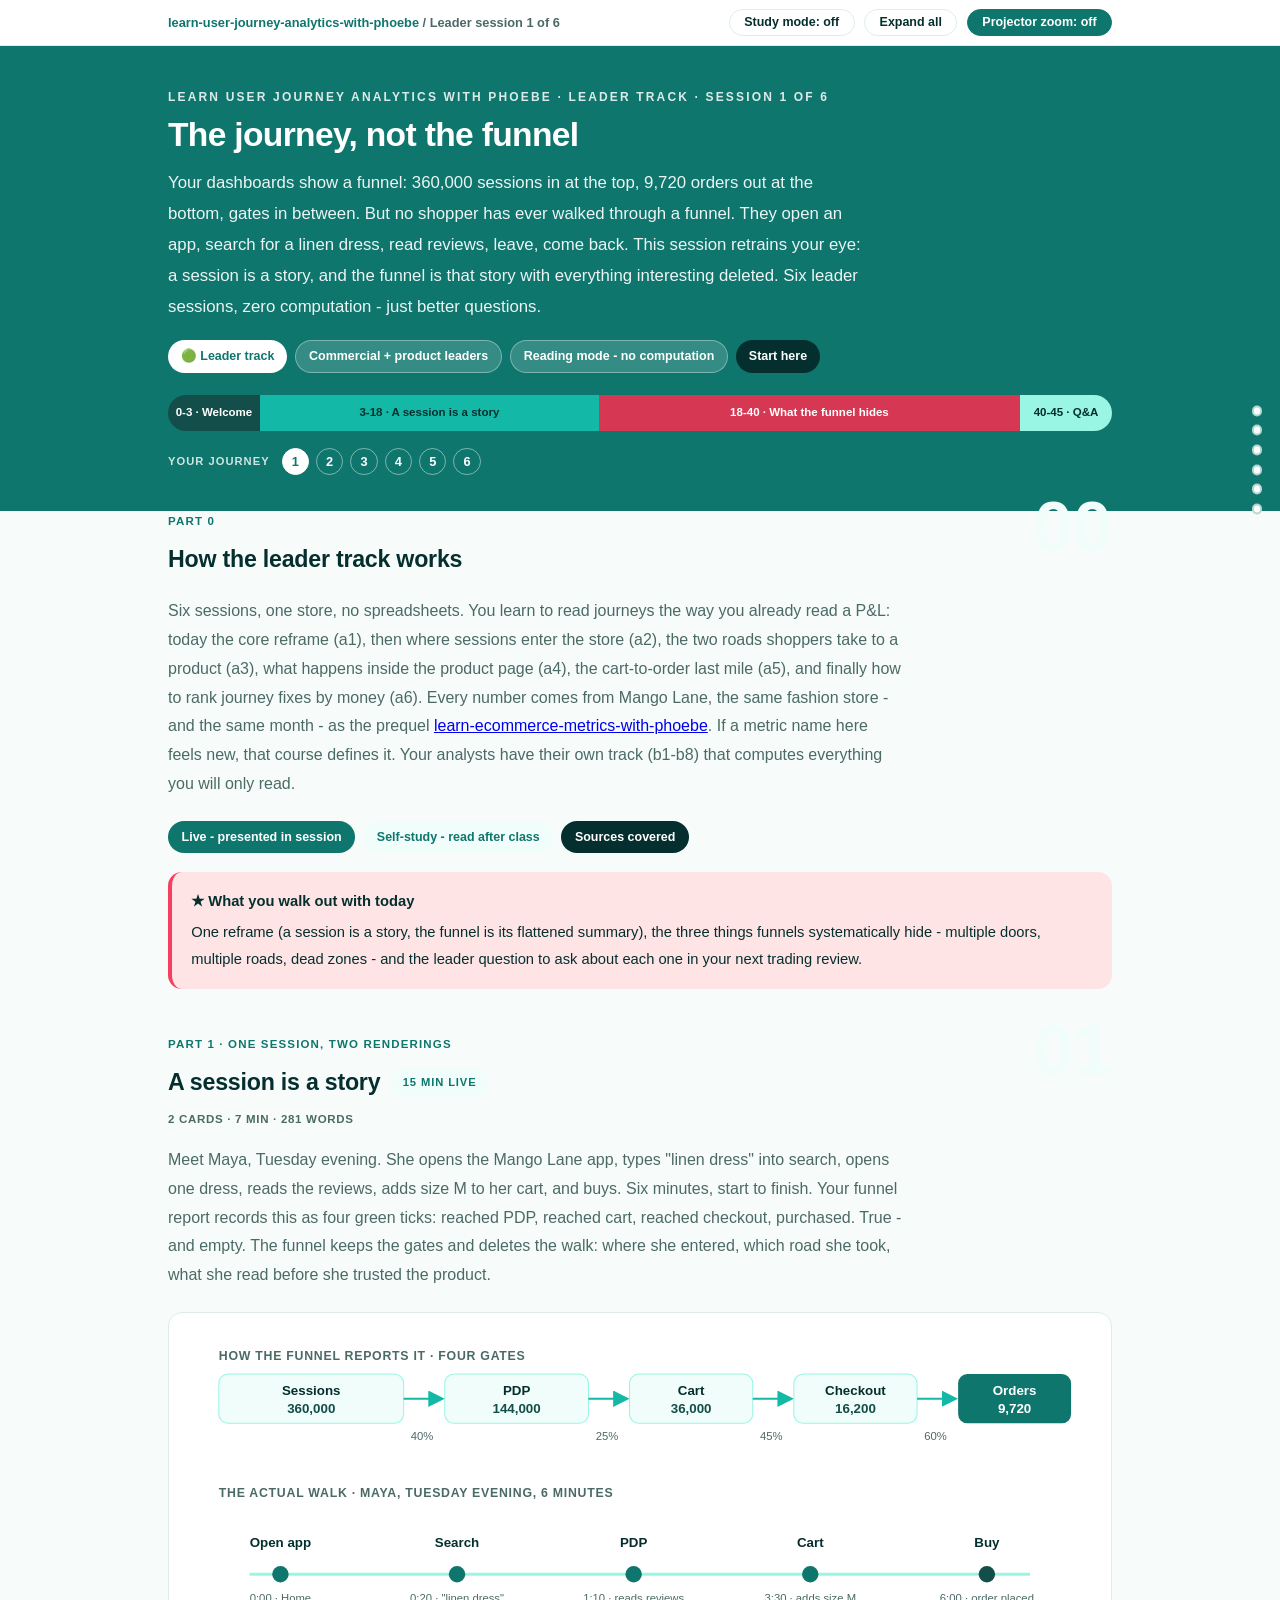
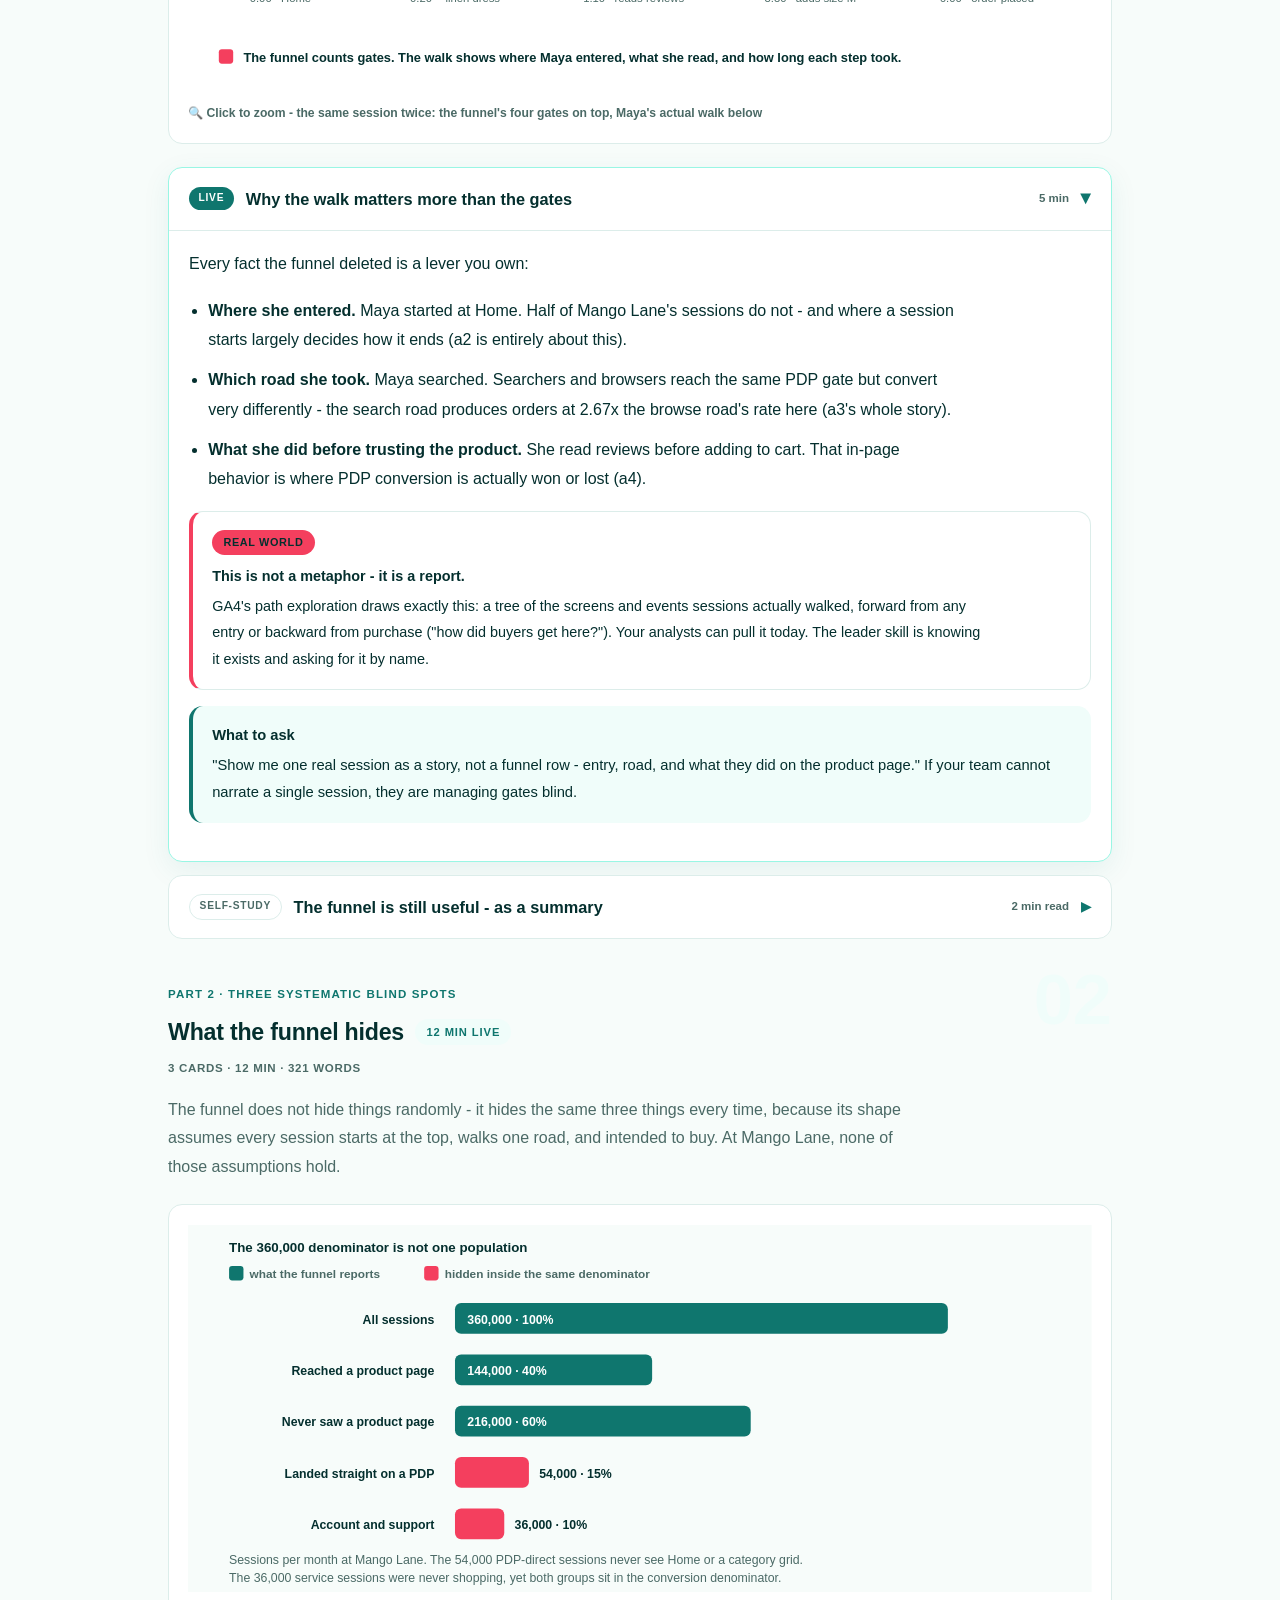
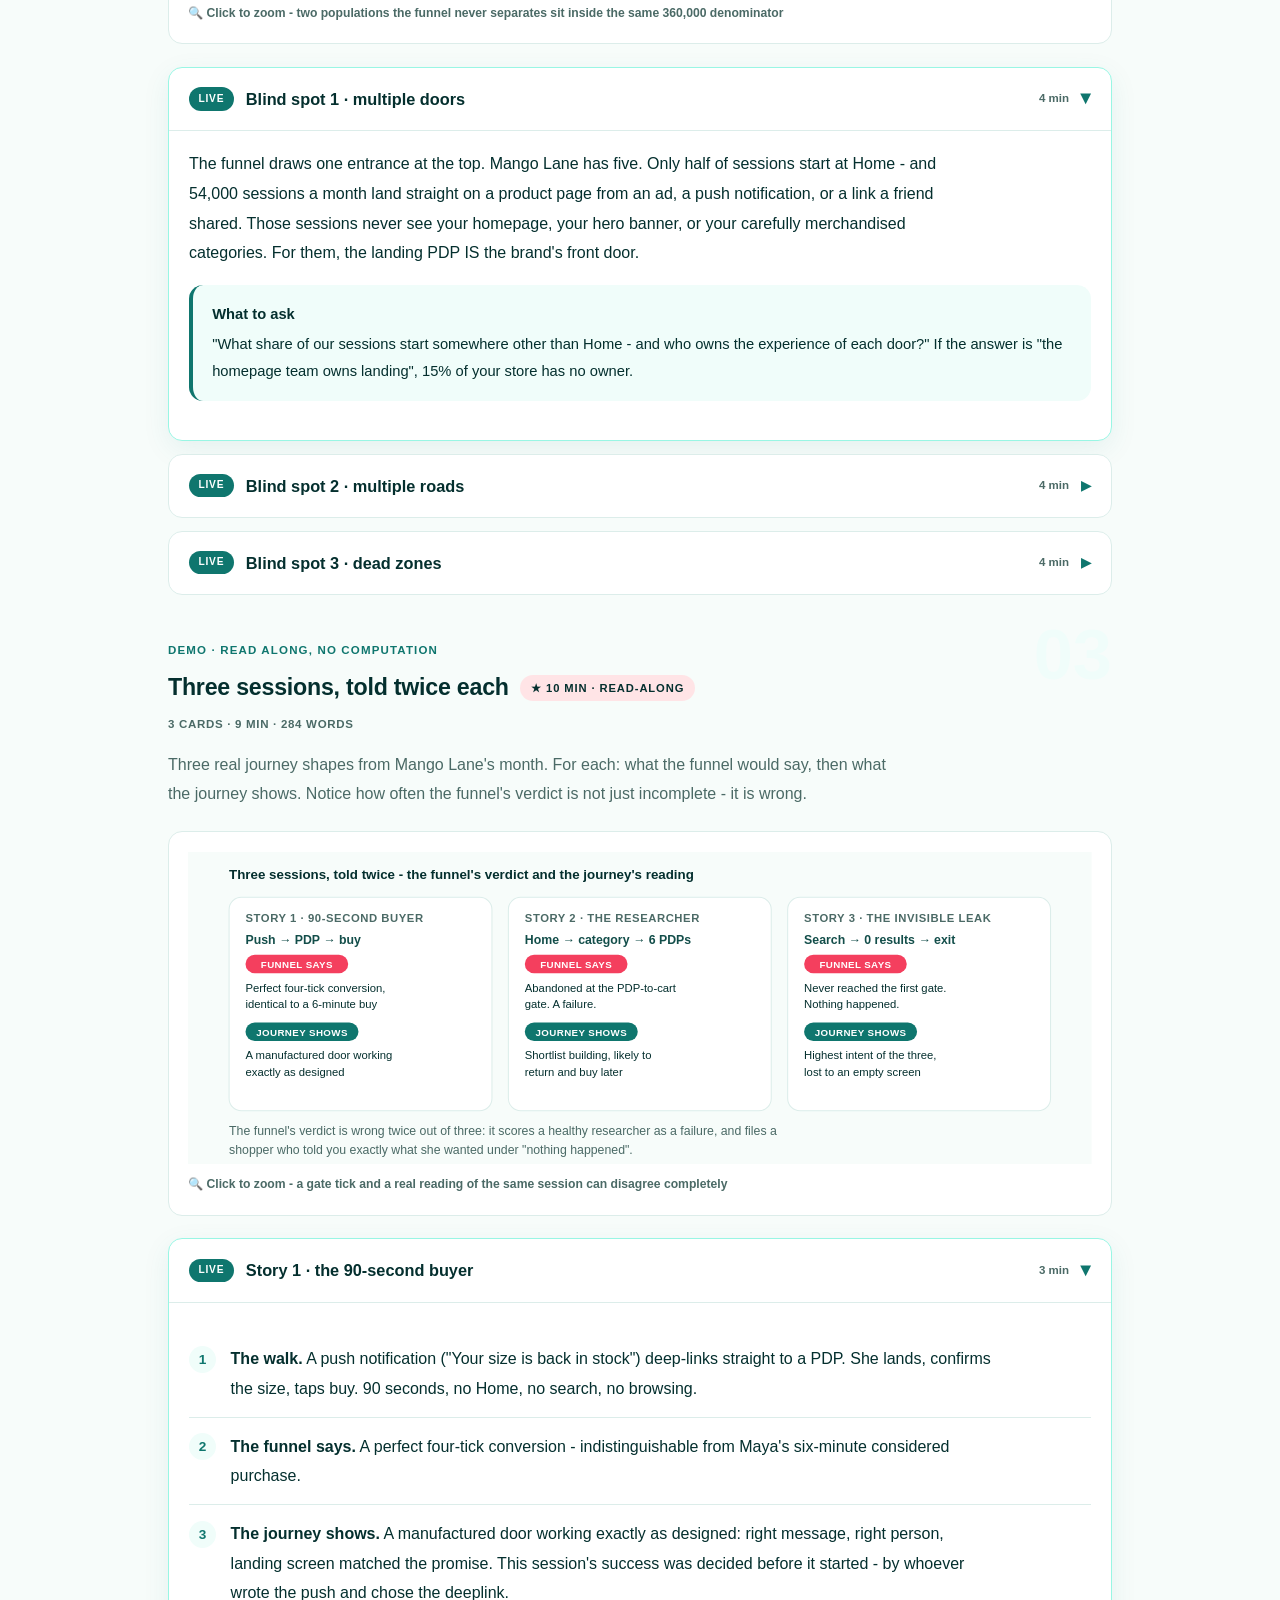
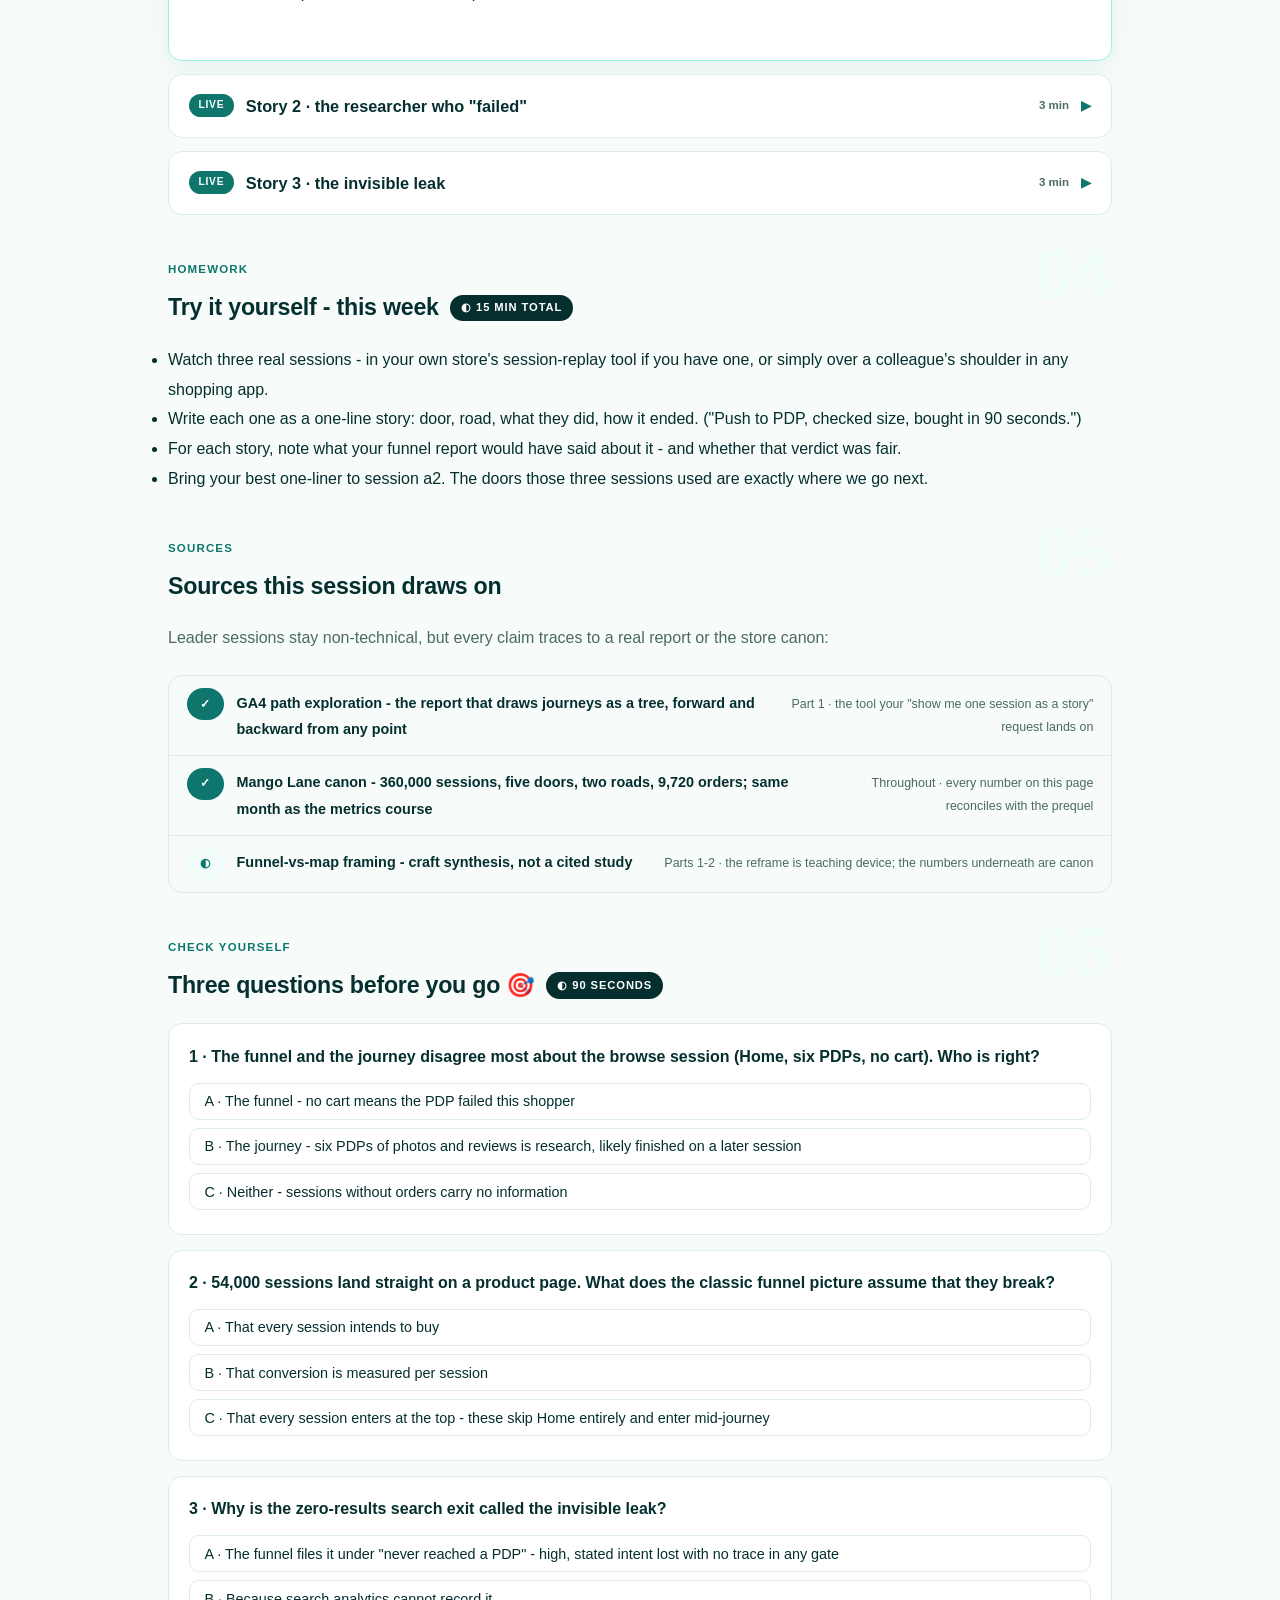
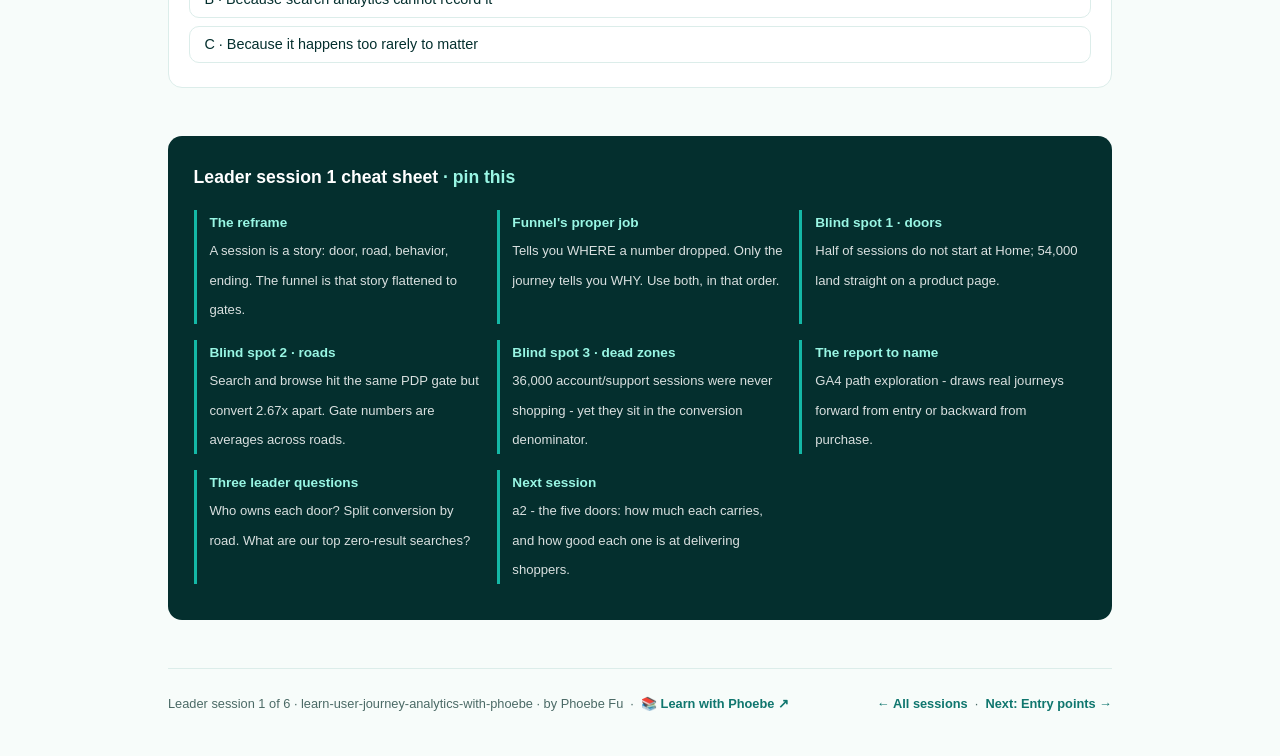
==== commit 06981e3e: "Fix agenda band contrast, which was unreadable estate-wide The .agenda block hardcodes color:#fff on" ====
--- a/courses/a1-the-journey-not-the-funnel.html
+++ b/courses/a1-the-journey-not-the-funnel.html
@@ -3,8 +3,23 @@
 <head>
 <meta charset="UTF-8">
 <meta name="viewport" content="width=device-width, initial-scale=1.0">
+<!-- social:start -->
+<meta name="description" content="Leader session 1 of 6. Six sessions, one store, no spreadsheets. You learn to read journeys the way you already read a P&amp;L: today the core reframe (a1), then where sessions enter the store (a2), the...">
+<meta property="og:type" content="article">
+<meta property="og:site_name" content="Learn with Phoebe">
+<meta property="og:title" content="The journey, not the funnel - learn user journey analytics with phoebe">
+<meta property="og:description" content="Leader session 1 of 6. Six sessions, one store, no spreadsheets. You learn to read journeys the way you already read a P&amp;L: today the core reframe (a1), then where sessions enter the store (a2), the...">
+<meta property="og:url" content="https://phoebefu6.github.io/learn-user-journey-analytics-with-phoebe/courses/a1-the-journey-not-the-funnel.html">
+<meta property="og:image" content="https://phoebefu6.github.io/learn-user-journey-analytics-with-phoebe/assets/og-cover.png">
+<meta property="og:image:width" content="1200">
+<meta property="og:image:height" content="630">
+<meta name="twitter:card" content="summary_large_image">
+<meta name="twitter:title" content="The journey, not the funnel - learn user journey analytics with phoebe">
+<meta name="twitter:description" content="Leader session 1 of 6. Six sessions, one store, no spreadsheets. You learn to read journeys the way you already read a P&amp;L: today the core reframe (a1), then where sessions enter the store (a2), the...">
+<meta name="twitter:image" content="https://phoebefu6.github.io/learn-user-journey-analytics-with-phoebe/assets/og-cover.png">
+<!-- social:end -->
 <title>Leader session 1 · The journey, not the funnel - learn user journey analytics with phoebe</title>
-<link rel="stylesheet" href="../assets/style.css?v=6">
+<link rel="stylesheet" href="../assets/style.css?v=8">
 </head>
 <body>
 
@@ -437,8 +452,8 @@
 
 </main>
 
-<script src="../assets/journey-live.js?v=6"></script>
-<script src="../assets/tree-live.js?v=6"></script>
-<script src="../assets/app.js?v=6"></script>
+<script src="../assets/journey-live.js?v=7"></script>
+<script src="../assets/tree-live.js?v=7"></script>
+<script src="../assets/app.js?v=7"></script>
 </body>
 </html>
--- a/assets/style.css
+++ b/assets/style.css
@@ -88,9 +88,9 @@
 }
 .agenda span { padding: .45rem .3rem; white-space: nowrap; overflow: hidden; text-overflow: ellipsis; }
 .agenda .a1 { background: var(--indigo-deep); }
-.agenda .a2 { background: var(--indigo-mid); }
-.agenda .a3 { background: var(--amber); color: var(--amber-ink); }
-.agenda .a4 { background: var(--indigo-soft); }
+.agenda .a2 { background: var(--indigo-mid); color: var(--ink); }
+.agenda .a3 { background: #D63752; color: #fff; }
+.agenda .a4 { background: var(--indigo-soft); color: var(--ink); }
 
 /* ---------- toolbar ---------- */
 .toolbar {
@@ -881,7 +881,8 @@
   /* long inline code tokens and nowrap chips are the two things that still
      forced the page sideways below 640px: let them break rather than push
      the layout. Inside the media query only - desktop is untouched. */
-  :not(pre) > code, .prompt-box span, code span { overflow-wrap: anywhere; word-break: break-word; }
+  :not(pre) > code, .prompt-box span, code span,
+  p span, li span, td span { overflow-wrap: anywhere; word-break: break-word; }
   .chip, .syn-chip, .pill, .mode, .tag { white-space: normal; max-width: 100%; }
 
   /* the agenda bar truncated its own labels into nonsense - stack it */
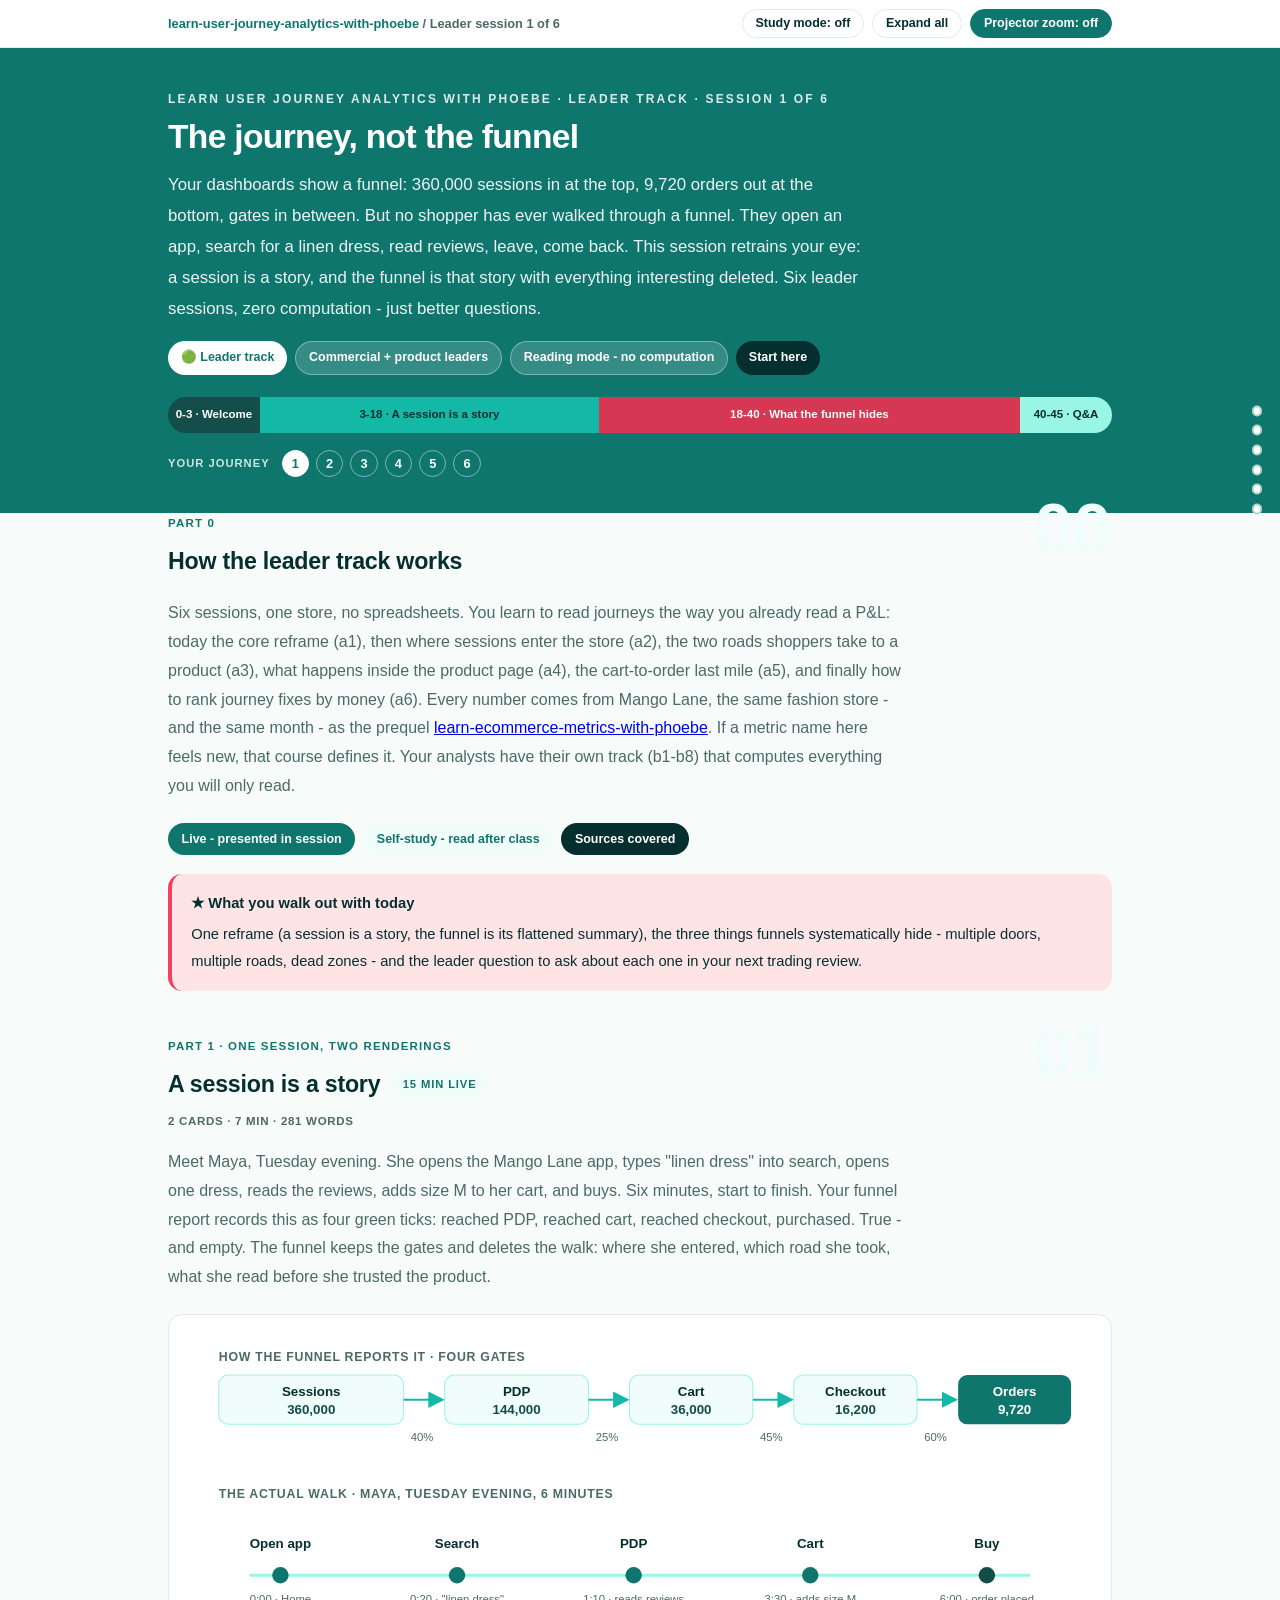
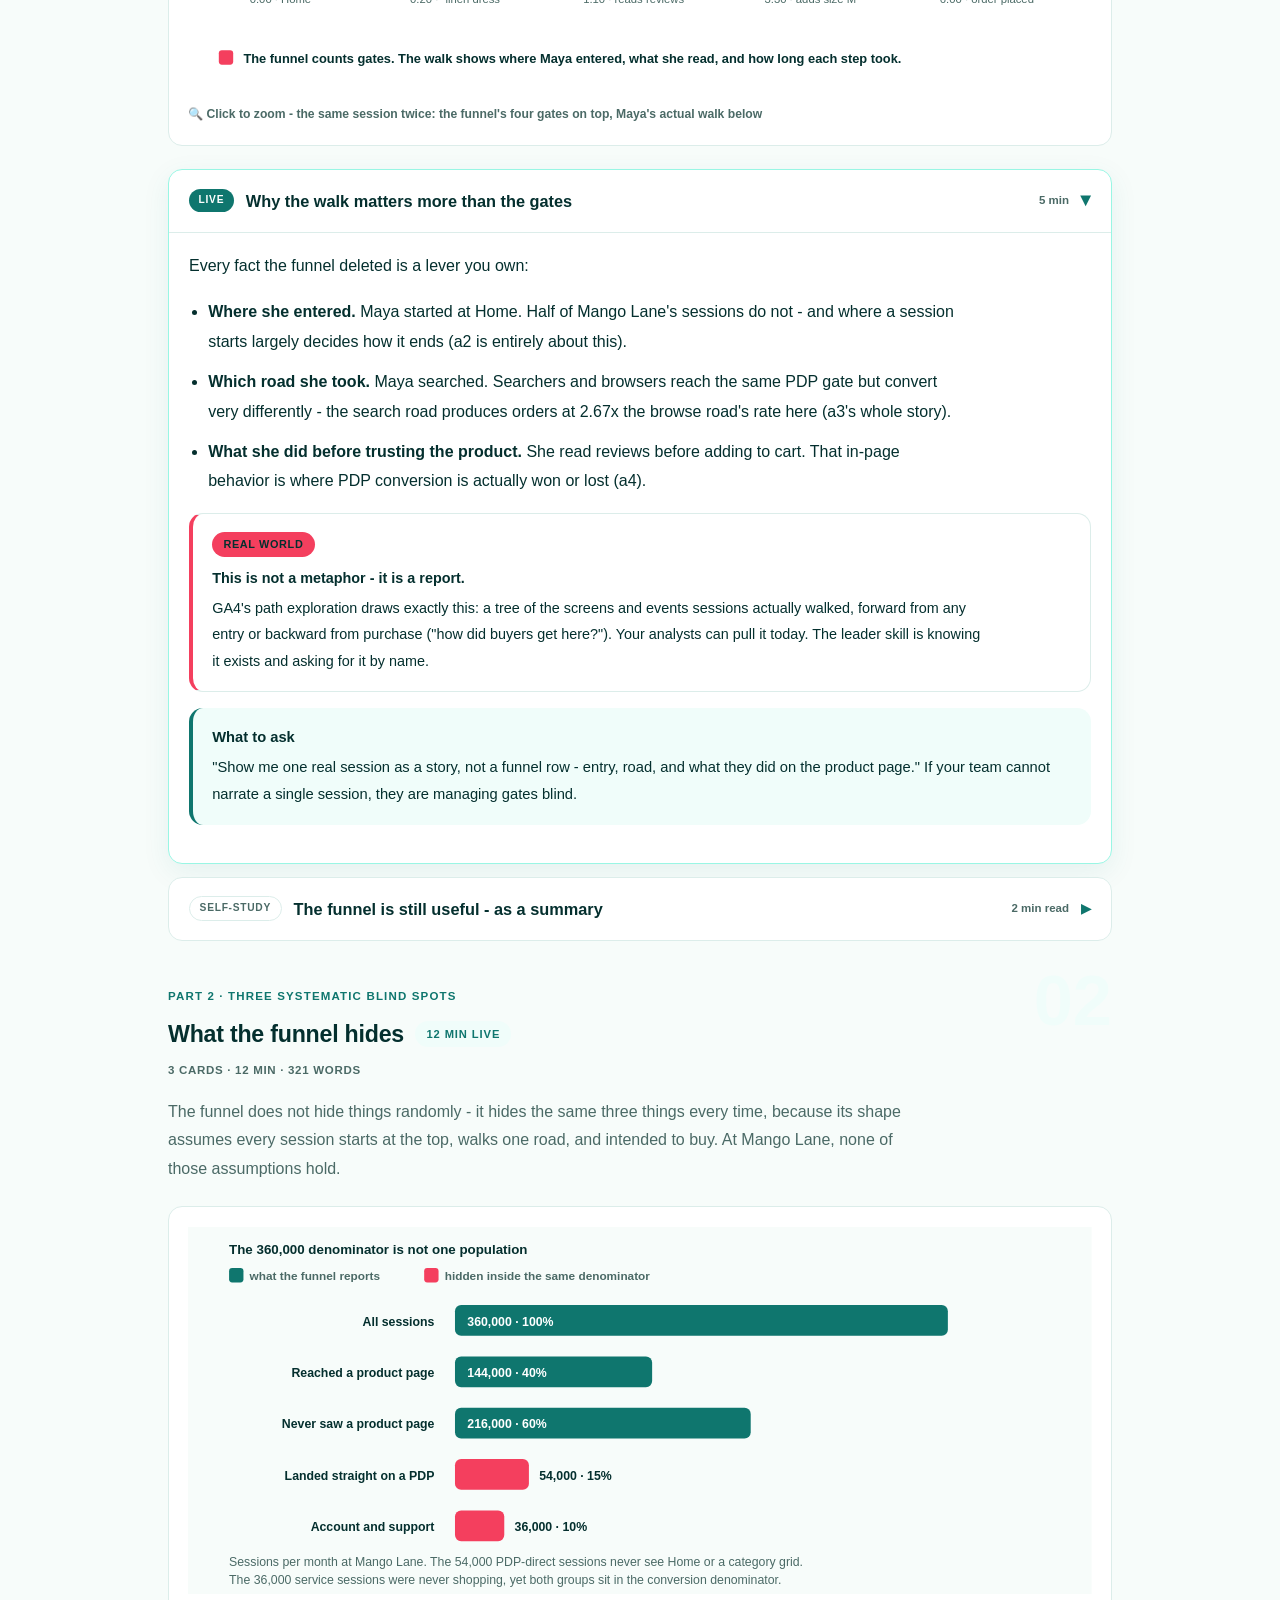
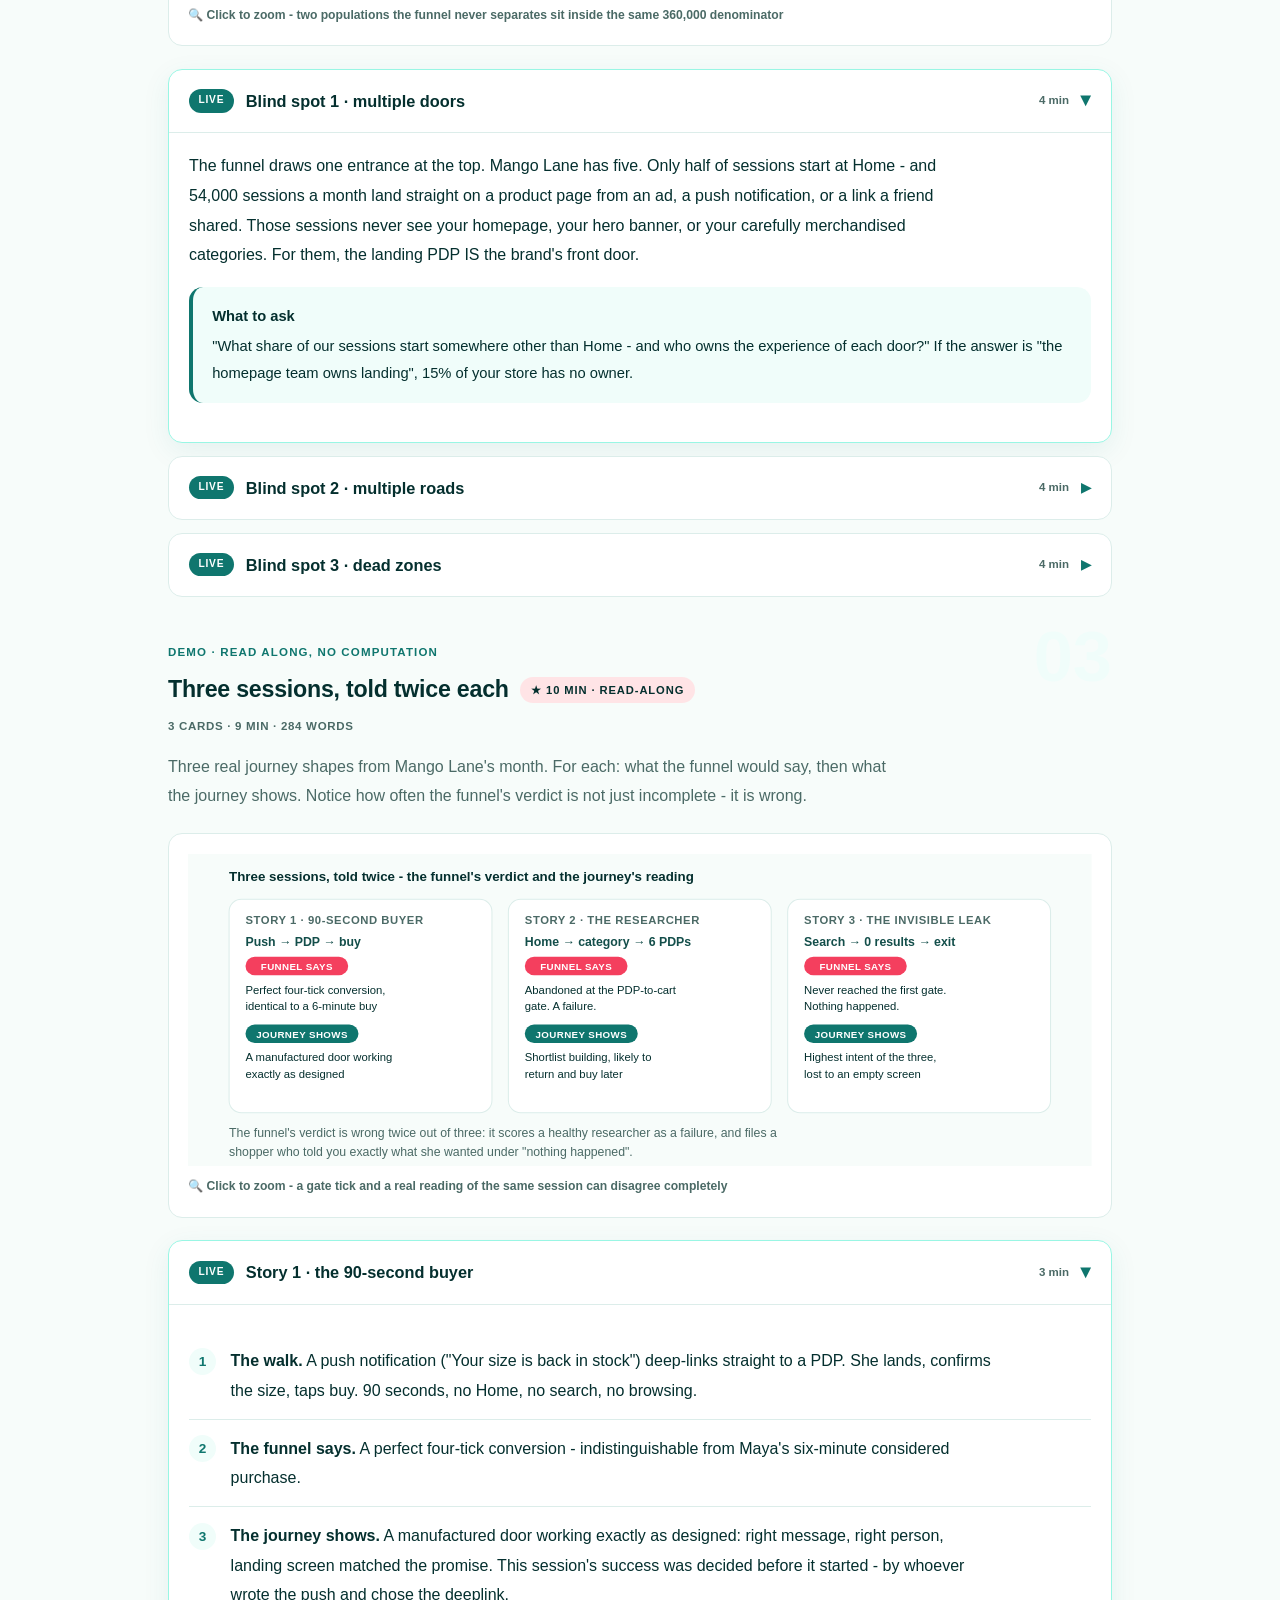
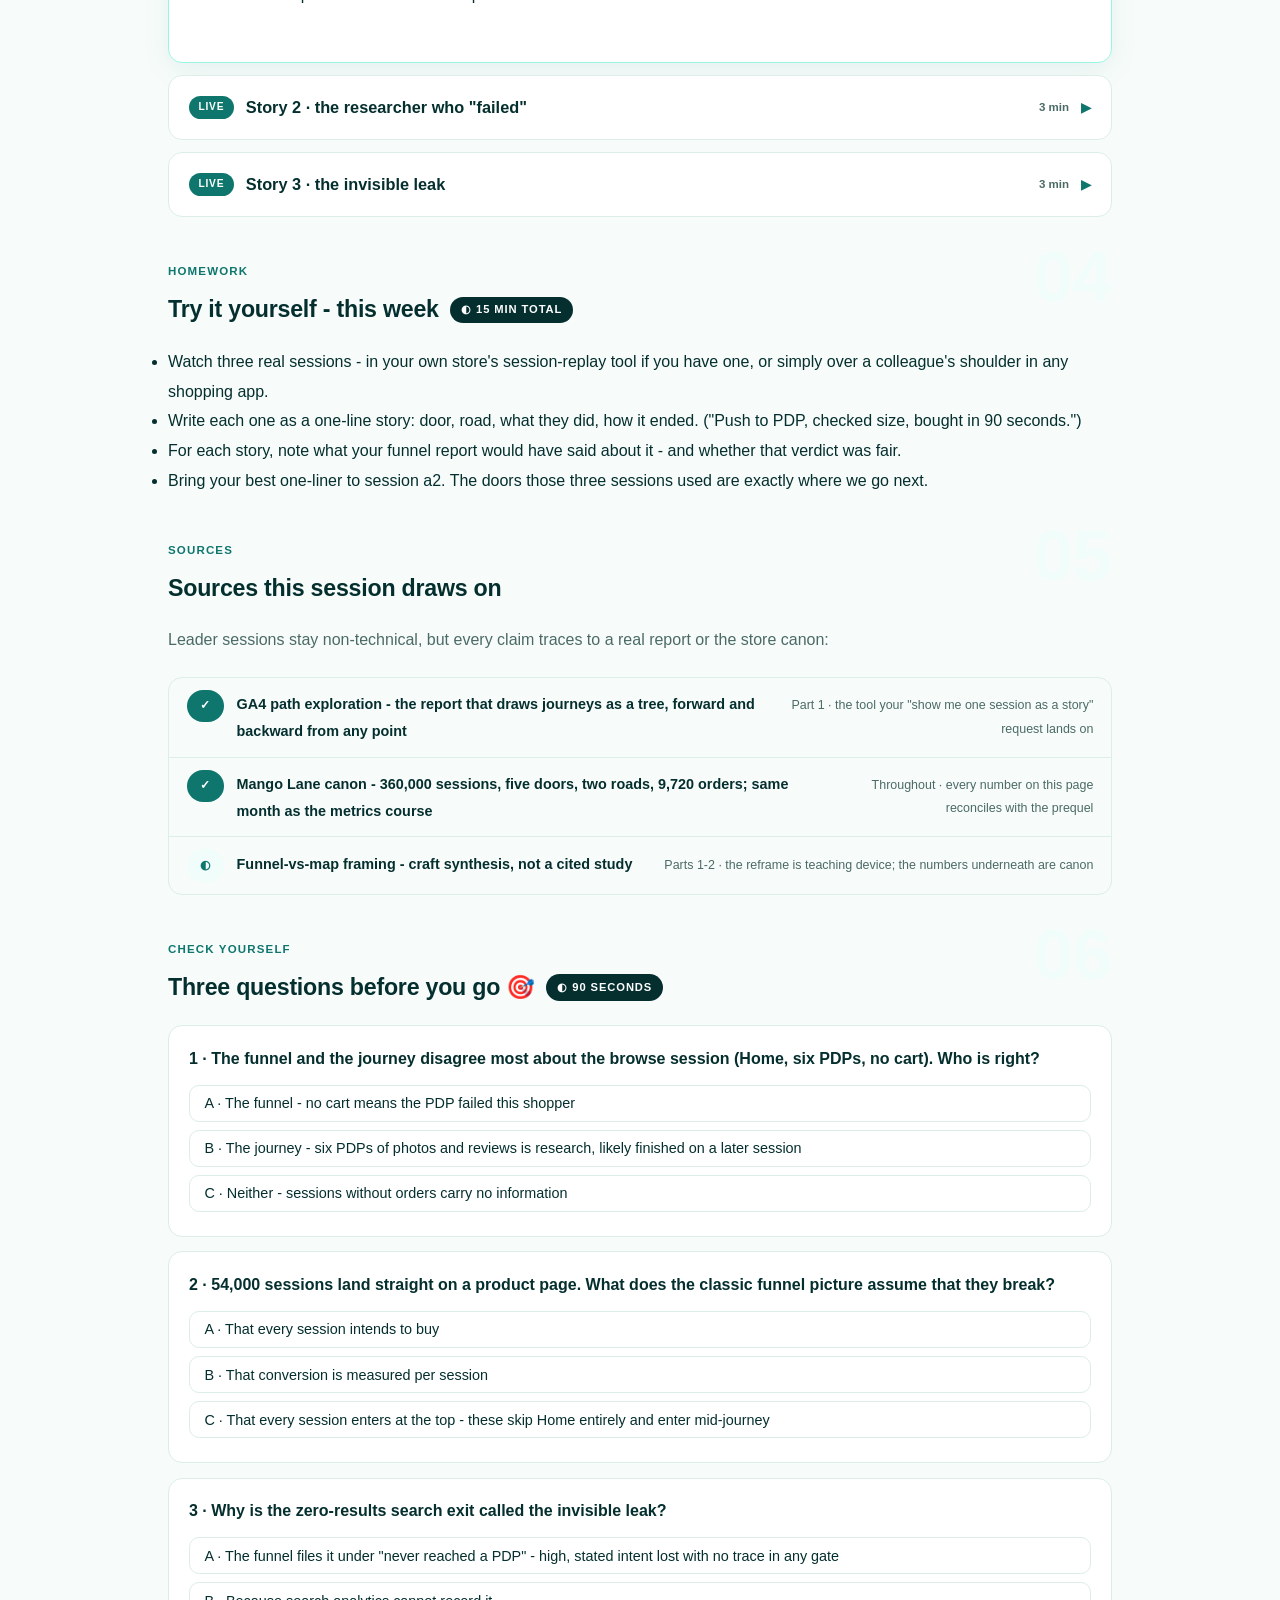
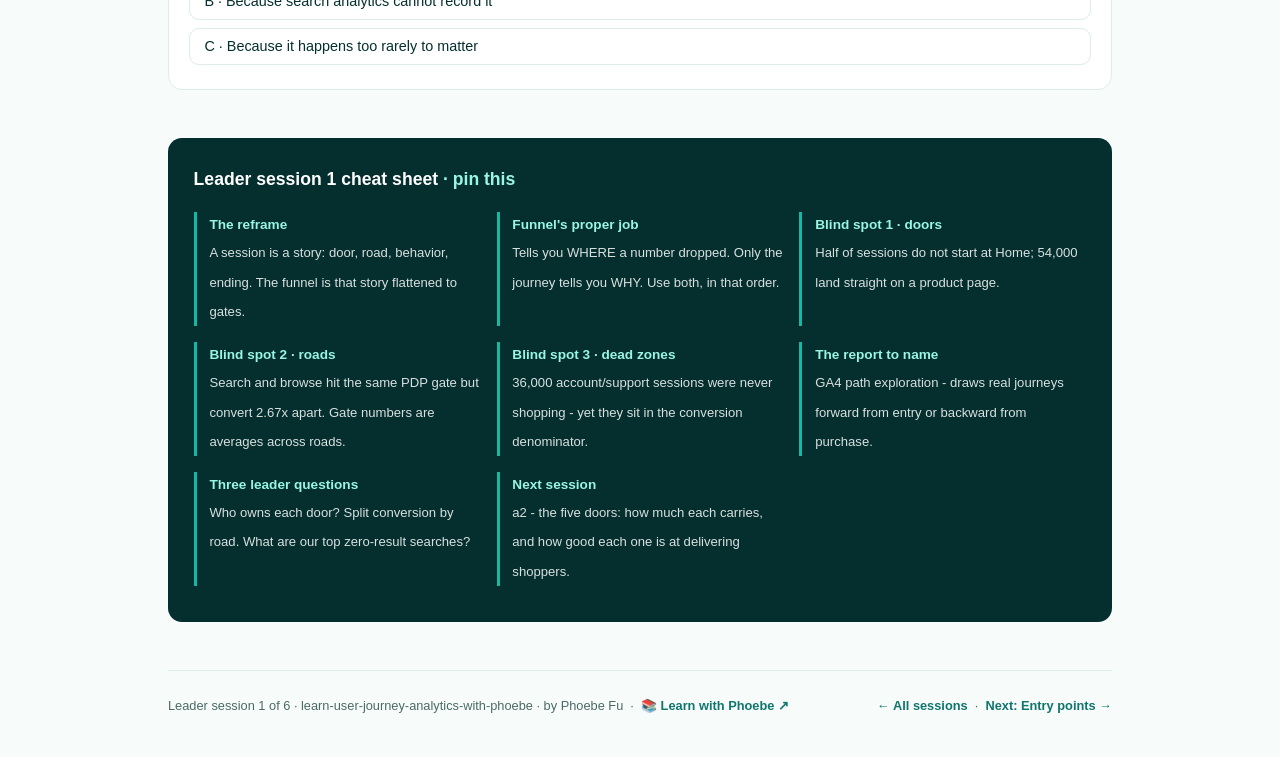
==== commit 9c9ecb69: "Layout: code boxes stack under step text; toolbar is one row Shared-template defect, live estate-wid" ====
--- a/courses/a1-the-journey-not-the-funnel.html
+++ b/courses/a1-the-journey-not-the-funnel.html
@@ -19,7 +19,7 @@
 <meta name="twitter:image" content="https://phoebefu6.github.io/learn-user-journey-analytics-with-phoebe/assets/og-cover.png">
 <!-- social:end -->
 <title>Leader session 1 · The journey, not the funnel - learn user journey analytics with phoebe</title>
-<link rel="stylesheet" href="../assets/style.css?v=8">
+<link rel="stylesheet" href="../assets/style.css?v=10">
 </head>
 <body>
 
--- a/assets/style.css
+++ b/assets/style.css
@@ -102,8 +102,9 @@
   border-bottom: 1px solid var(--hairline);
   padding: .55rem 0;
 }
-.toolbar .wrap { display: flex; align-items: center; gap: .6rem; }
-.toolbar .crumb { font-size: .8rem; color: var(--muted); font-weight: 600; margin-right: auto; }
+.toolbar .wrap { display: flex; align-items: center; gap: .5rem; flex-wrap: nowrap; }
+.toolbar .crumb { font-size: .8rem; color: var(--muted); font-weight: 600; margin-right: auto; min-width: 0; white-space: nowrap; overflow: hidden; text-overflow: ellipsis; }
+.toolbar .btn { white-space: nowrap; flex: none; padding: .38rem .8rem; font-size: .78rem; line-height: 1.2; }
 .toolbar .crumb a { color: var(--indigo); text-decoration: none; }
 .btn {
   border: 1px solid var(--hairline);
@@ -303,11 +304,15 @@
 /* ---------- demo steps ---------- */
 .steps { counter-reset: step; margin: .6rem 0 1rem; }
 .step {
-  display: flex;
-  gap: .9rem;
+  display: grid;
+  grid-template-columns: max-content minmax(0, 1fr);
+  column-gap: .9rem;
+  row-gap: .2rem;
   padding: .85rem 0;
   border-bottom: .5px solid var(--hairline);
 }
+.step > * { grid-column: 2; min-width: 0; }
+.step > .prompt-box { margin: .8rem 0 .4rem; }
 .step:last-child { border-bottom: none; }
 .step::before {
   counter-increment: step;
@@ -874,7 +879,10 @@
   /* 44px tap targets */
   details.card summary { min-height: 44px; }
   .qopt { min-height: 44px; display: flex; align-items: center; padding: .7rem .9rem; }
-  .toolbar .btn, .pagefoot a { min-height: 44px; display: inline-flex; align-items: center; }
+  .toolbar .btn, .pagefoot a { min-height: 44px; display: inline-flex; align-items: center; justify-content: center; }
+  .toolbar .crumb, .toolbar #zoom-toggle { display: none; }
+  .toolbar .btn { flex: 1 1 0; padding: .3rem .4rem; font-size: .72rem; }
+  table.clean { display: block; overflow-x: auto; -webkit-overflow-scrolling: touch; }
 }
 
 @media (max-width: 640px) {
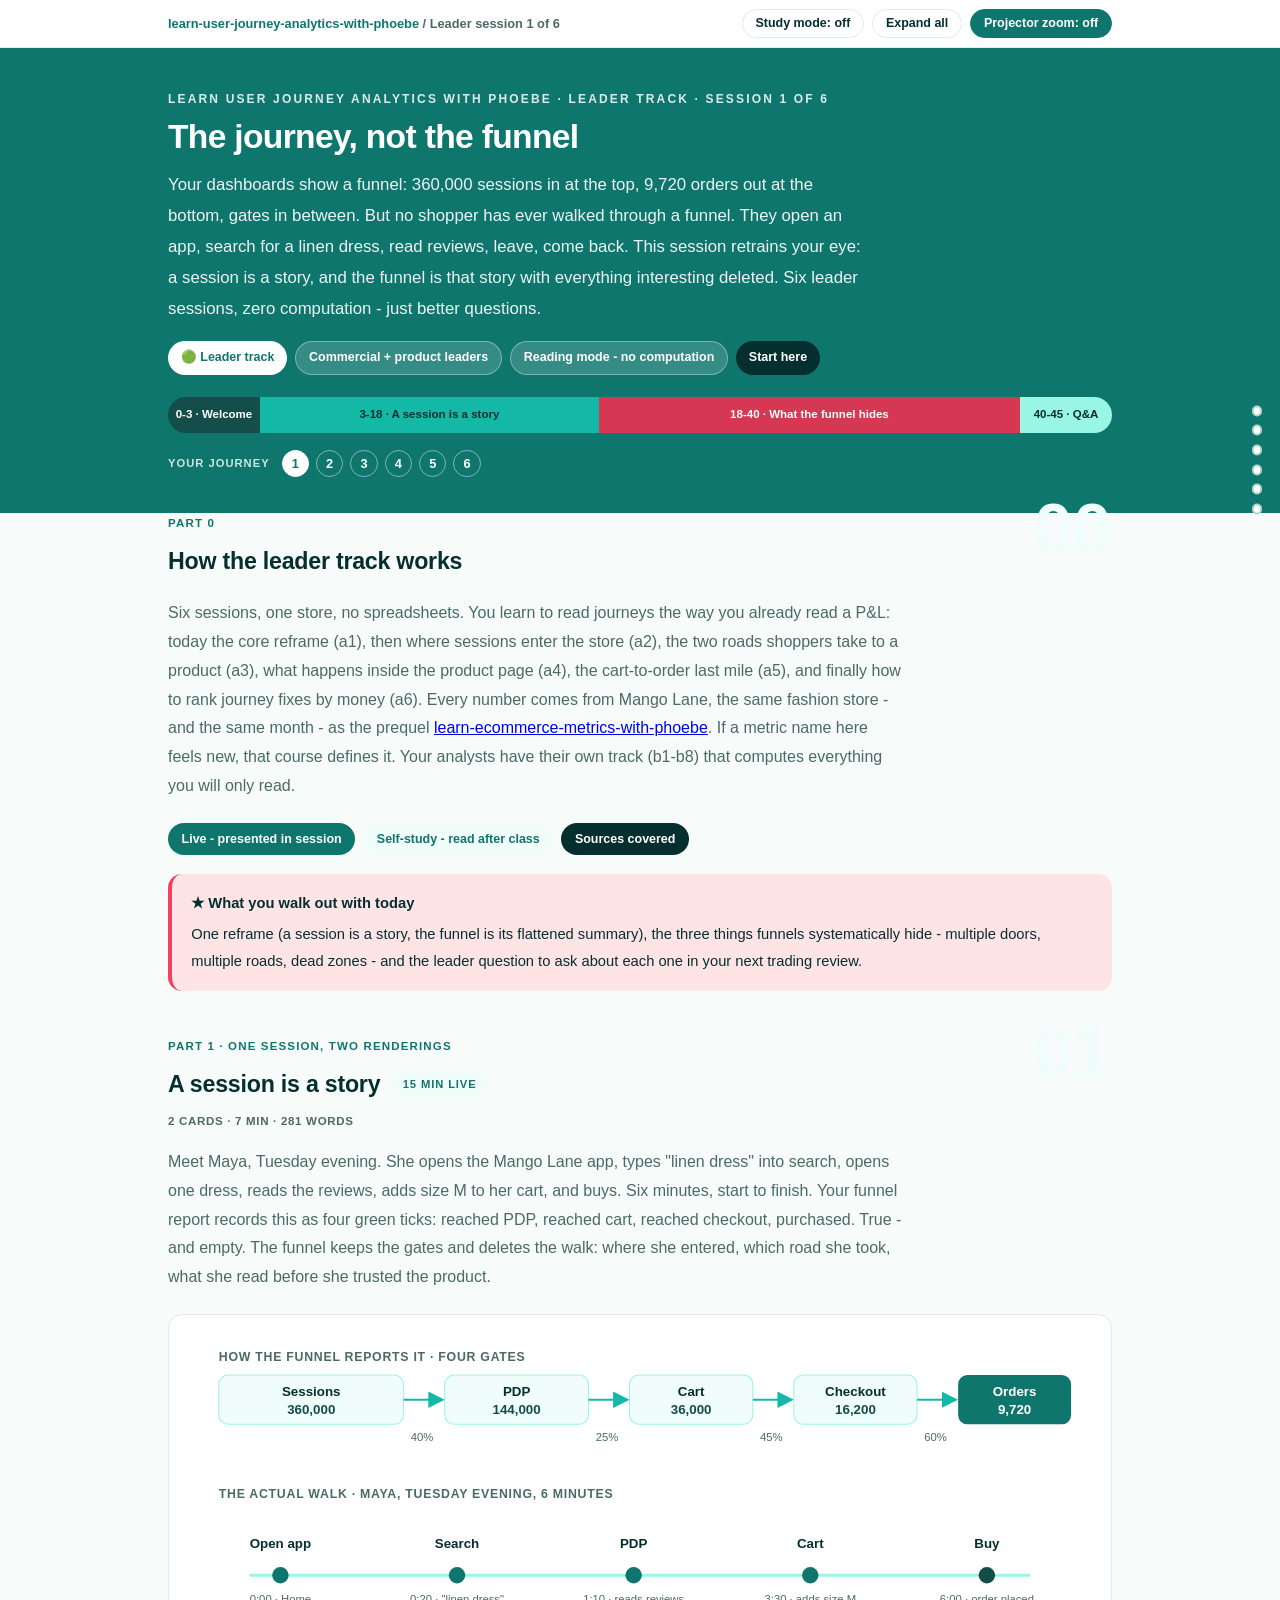
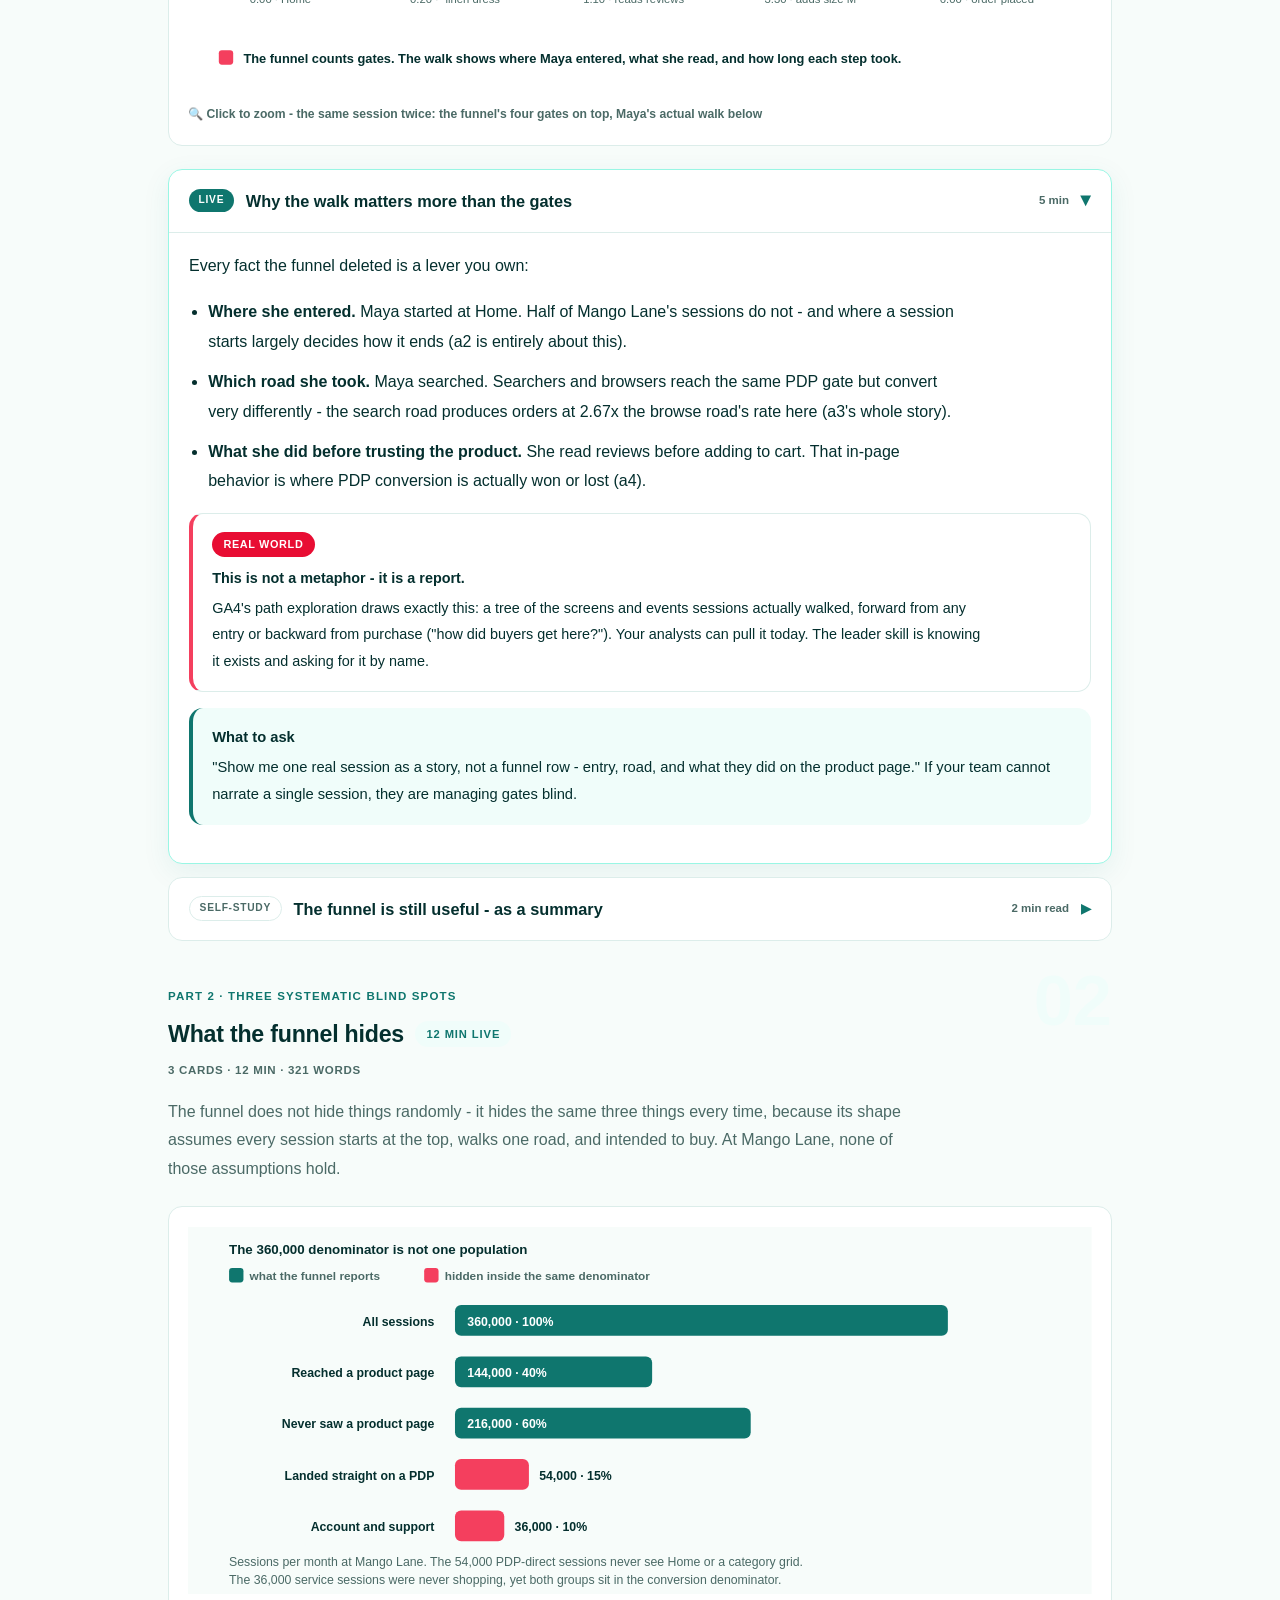
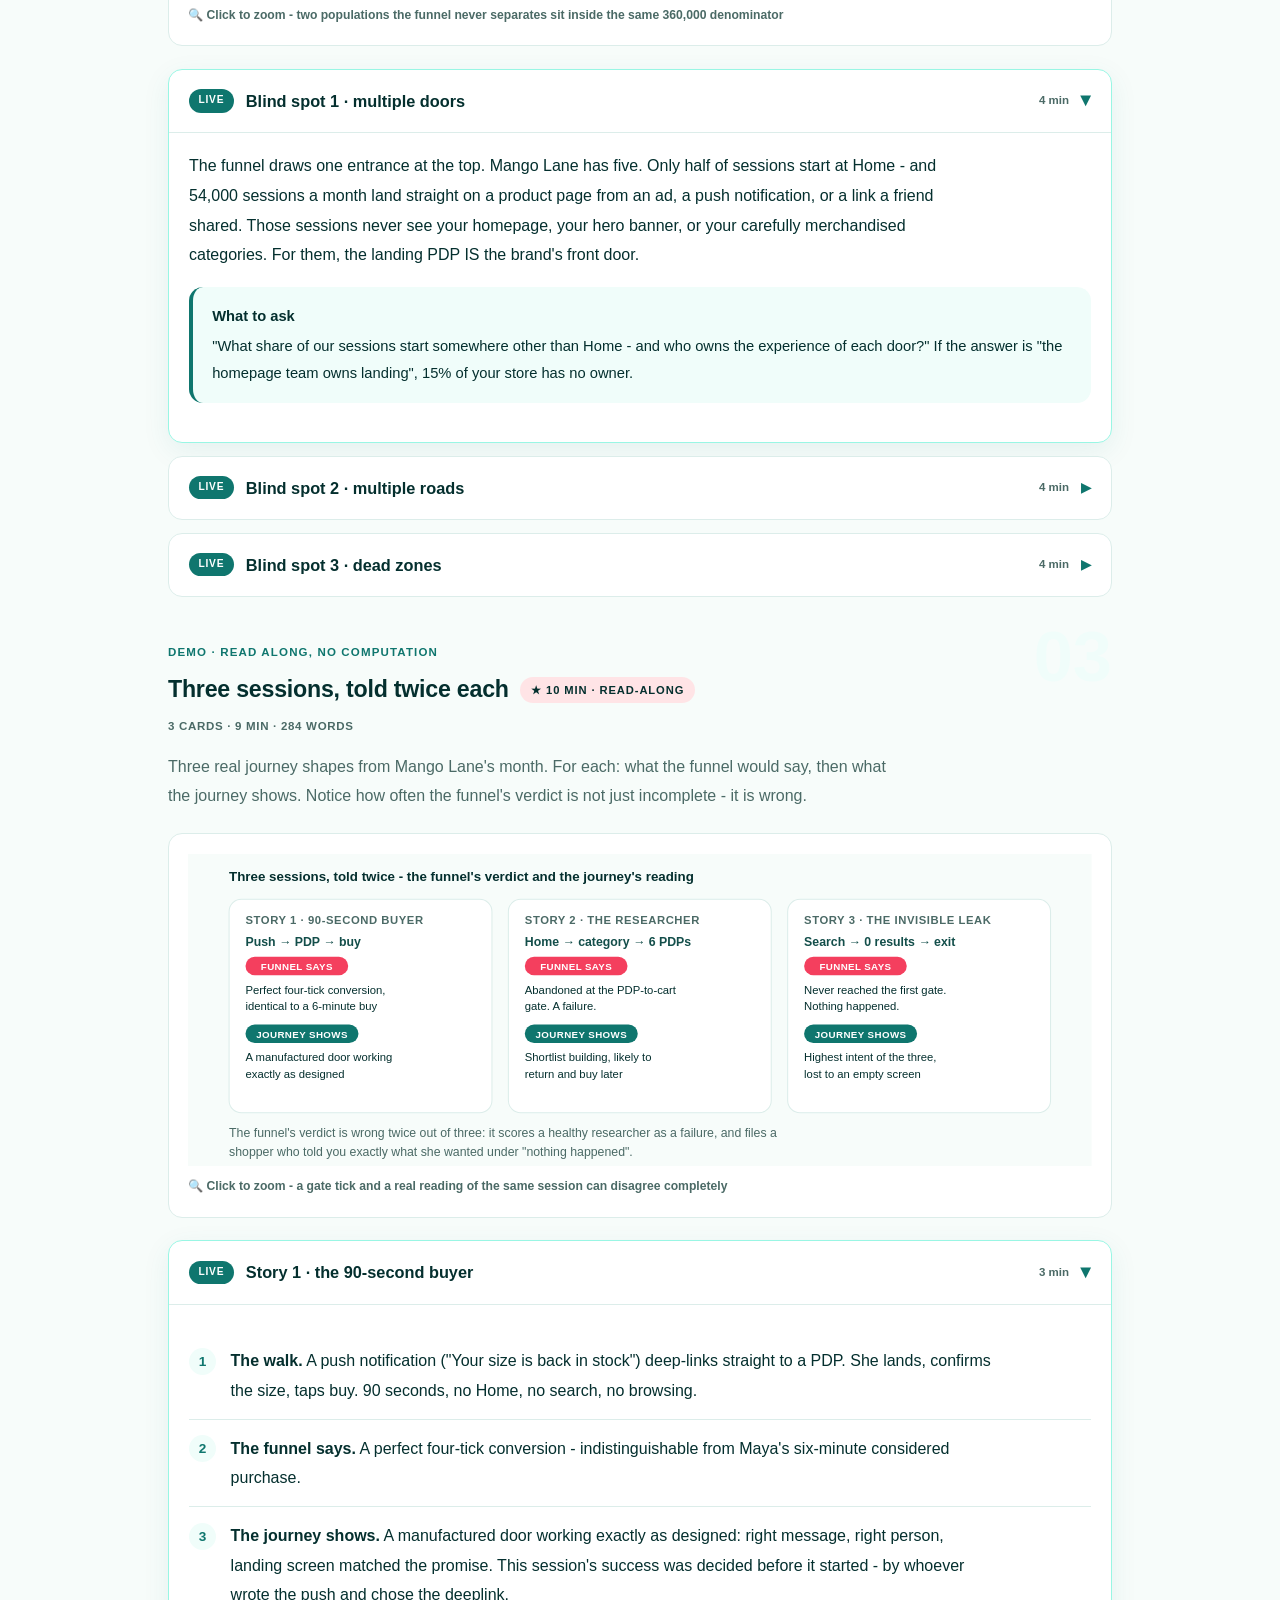
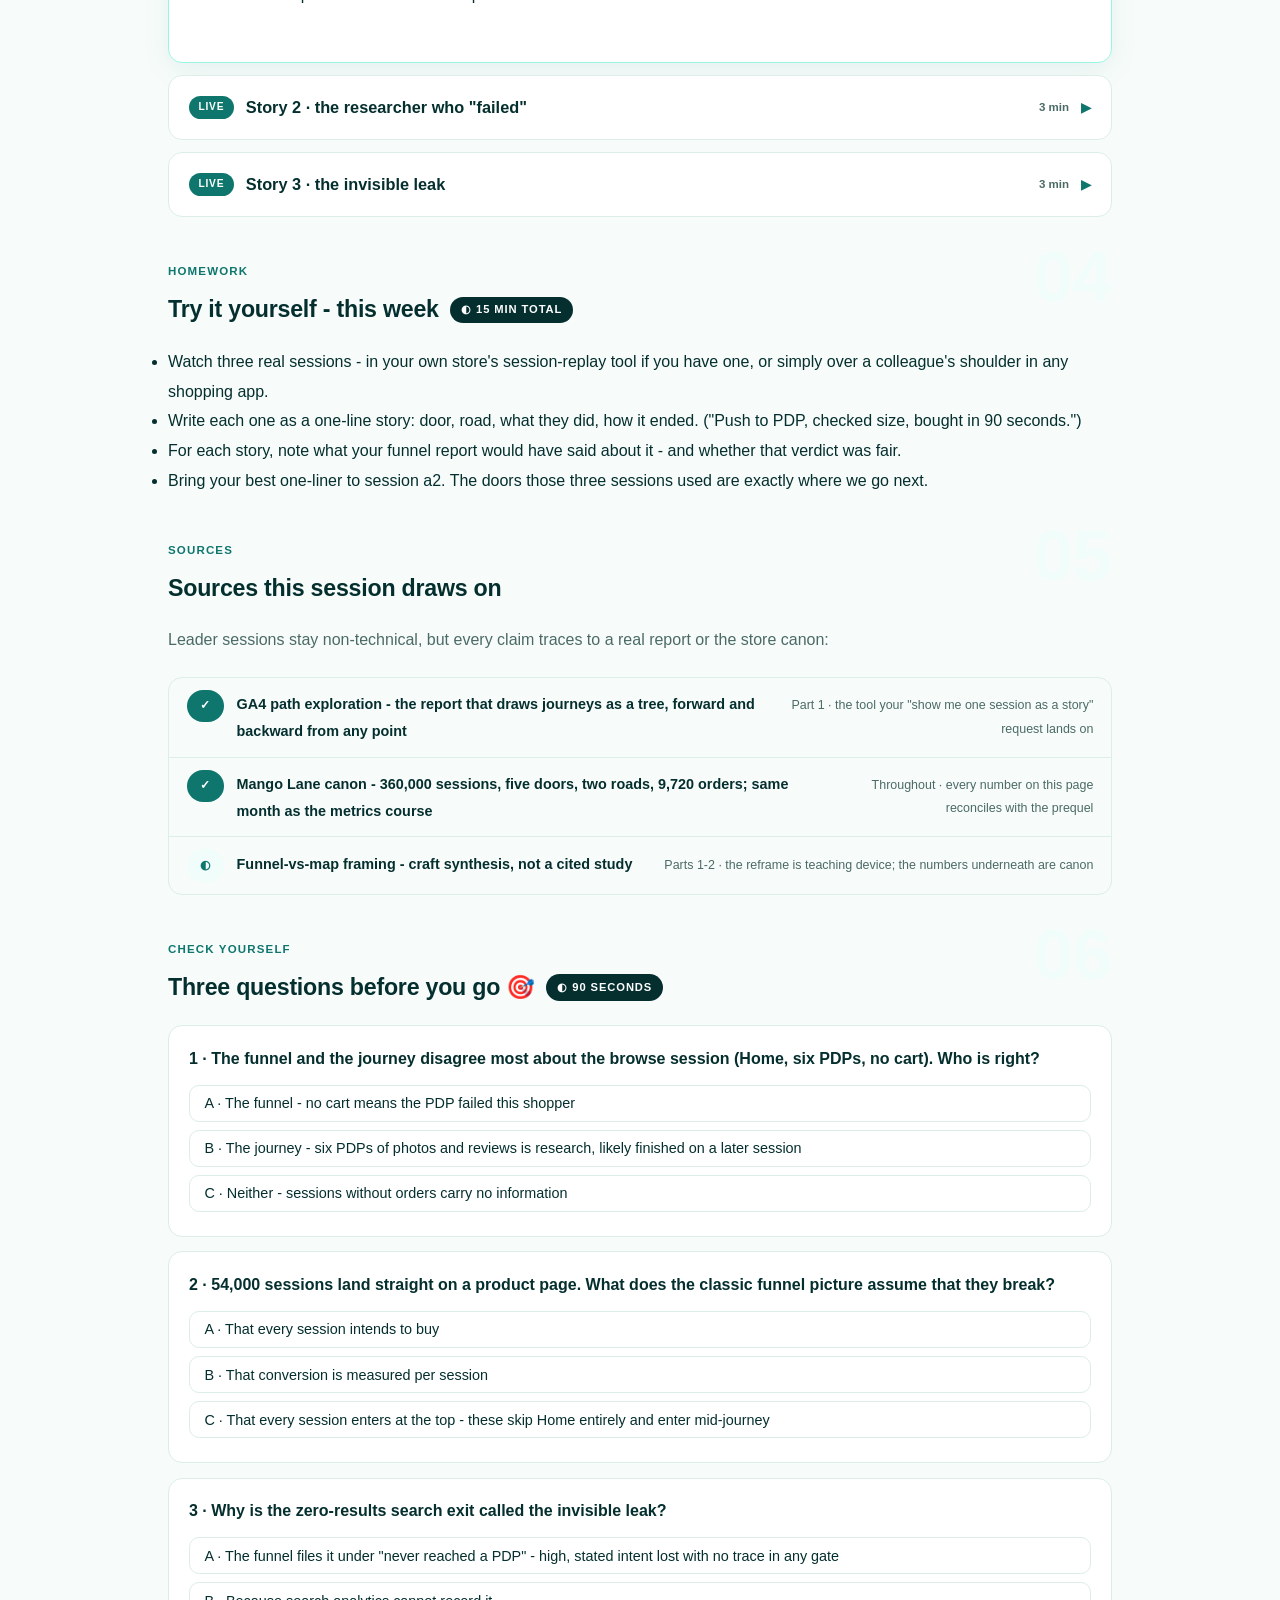
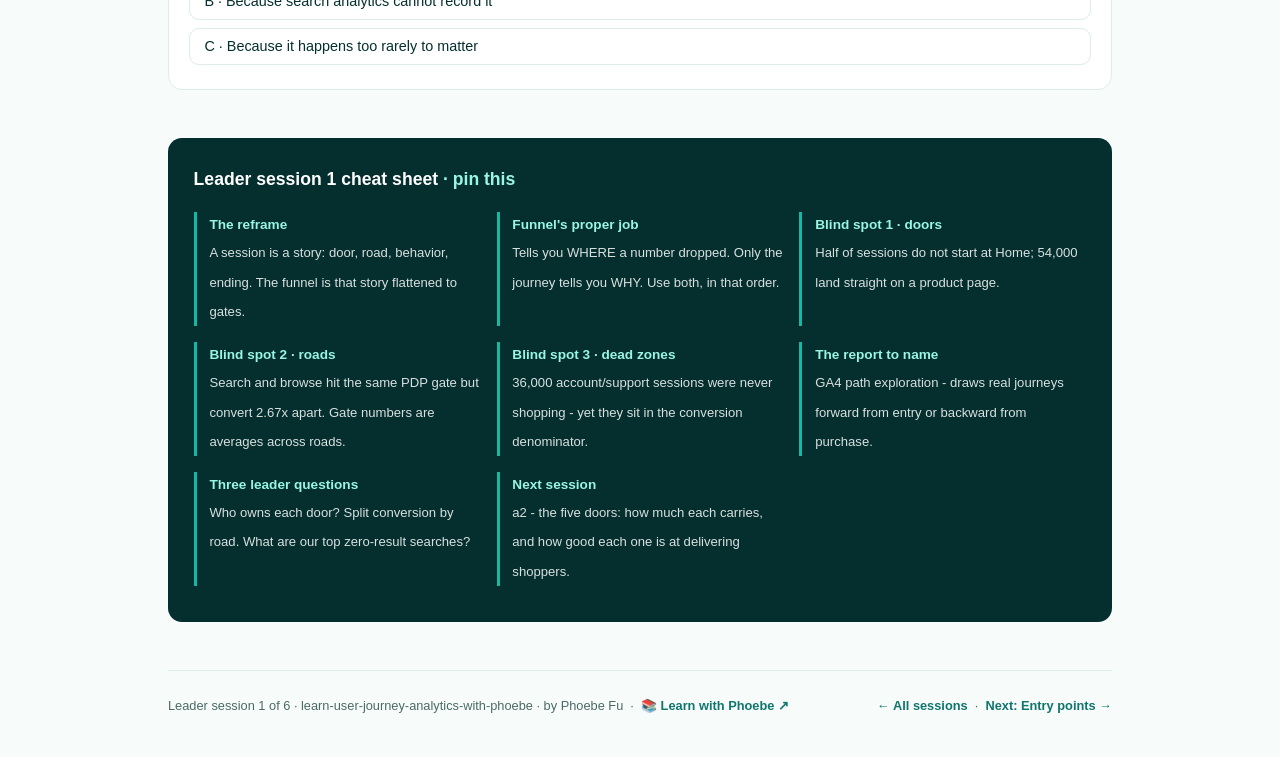
==== commit 686460ca: "Fix unreadable pills and labels: white text on a darker amber fill (--amber-solid) The "Real world" " ====
--- a/courses/a1-the-journey-not-the-funnel.html
+++ b/courses/a1-the-journey-not-the-funnel.html
@@ -19,7 +19,7 @@
 <meta name="twitter:image" content="https://phoebefu6.github.io/learn-user-journey-analytics-with-phoebe/assets/og-cover.png">
 <!-- social:end -->
 <title>Leader session 1 · The journey, not the funnel - learn user journey analytics with phoebe</title>
-<link rel="stylesheet" href="../assets/style.css?v=10">
+<link rel="stylesheet" href="../assets/style.css?v=11">
 </head>
 <body>
 
--- a/assets/style.css
+++ b/assets/style.css
@@ -13,6 +13,7 @@
   --faint: #B5D6D1;
   --hairline: #DCEDEA;
   --amber: #F43F5E;
+  --amber-solid: #E80D33;
   --amber-ink: #042F2E;
   --amber-50: #FFE4E6;
   --paper: #F7FCFA;
@@ -224,7 +225,7 @@
 .pill.solid { background: var(--indigo); color: #fff; }
 .pill.light { background: var(--indigo-50); color: var(--indigo); }
 .pill.inkpill { background: var(--ink); color: #fff; }
-.pill.amber, .pill.peach { background: var(--amber); color: var(--amber-ink); }
+.pill.amber, .pill.peach { background: var(--amber-solid); color: #fff; }
 .pill.bare { color: var(--faint); }
 
 /* ---------- 4D grid ---------- */
@@ -282,7 +283,7 @@
   padding: .15rem .7rem;
 }
 .prompt-box.bad .label { background: var(--faint); color: var(--ink); }
-.prompt-box.good .label { background: var(--amber); color: var(--amber-ink); }
+.prompt-box.good .label { background: var(--amber-solid); color: #fff; }
 .copy-btn {
   position: absolute;
   top: .7rem;
@@ -299,7 +300,7 @@
   transition: background .15s ease;
 }
 .copy-btn:hover { background: rgba(255,255,255,.22); }
-.copy-btn.copied { background: var(--amber); border-color: var(--amber); color: var(--amber-ink); }
+.copy-btn.copied { background: var(--amber-solid); border-color: var(--amber-solid); color: #fff; }
 
 /* ---------- demo steps ---------- */
 .steps { counter-reset: step; margin: .6rem 0 1rem; }
@@ -350,8 +351,8 @@
 }
 .callout.example .ex-pill {
   display: inline-block;
-  background: var(--amber);
-  color: var(--amber-ink);
+  background: var(--amber-solid);
+  color: #fff;
   border-radius: 999px;
   padding: .15rem .7rem;
   font-size: .68rem;
@@ -693,7 +694,7 @@
   font-family: inherit; transition: all .14s ease; white-space: nowrap;
 }
 .sql-btn:hover { background: rgba(255,255,255,.2); }
-.sql-btn.sql-run { background: var(--amber); color: var(--amber-ink); border-color: var(--amber); }
+.sql-btn.sql-run { background: var(--amber-solid); color: #fff; border-color: var(--amber-solid); }
 .sql-btn.sql-run:hover { filter: brightness(1.05); }
 .sql-label {
   display: block;
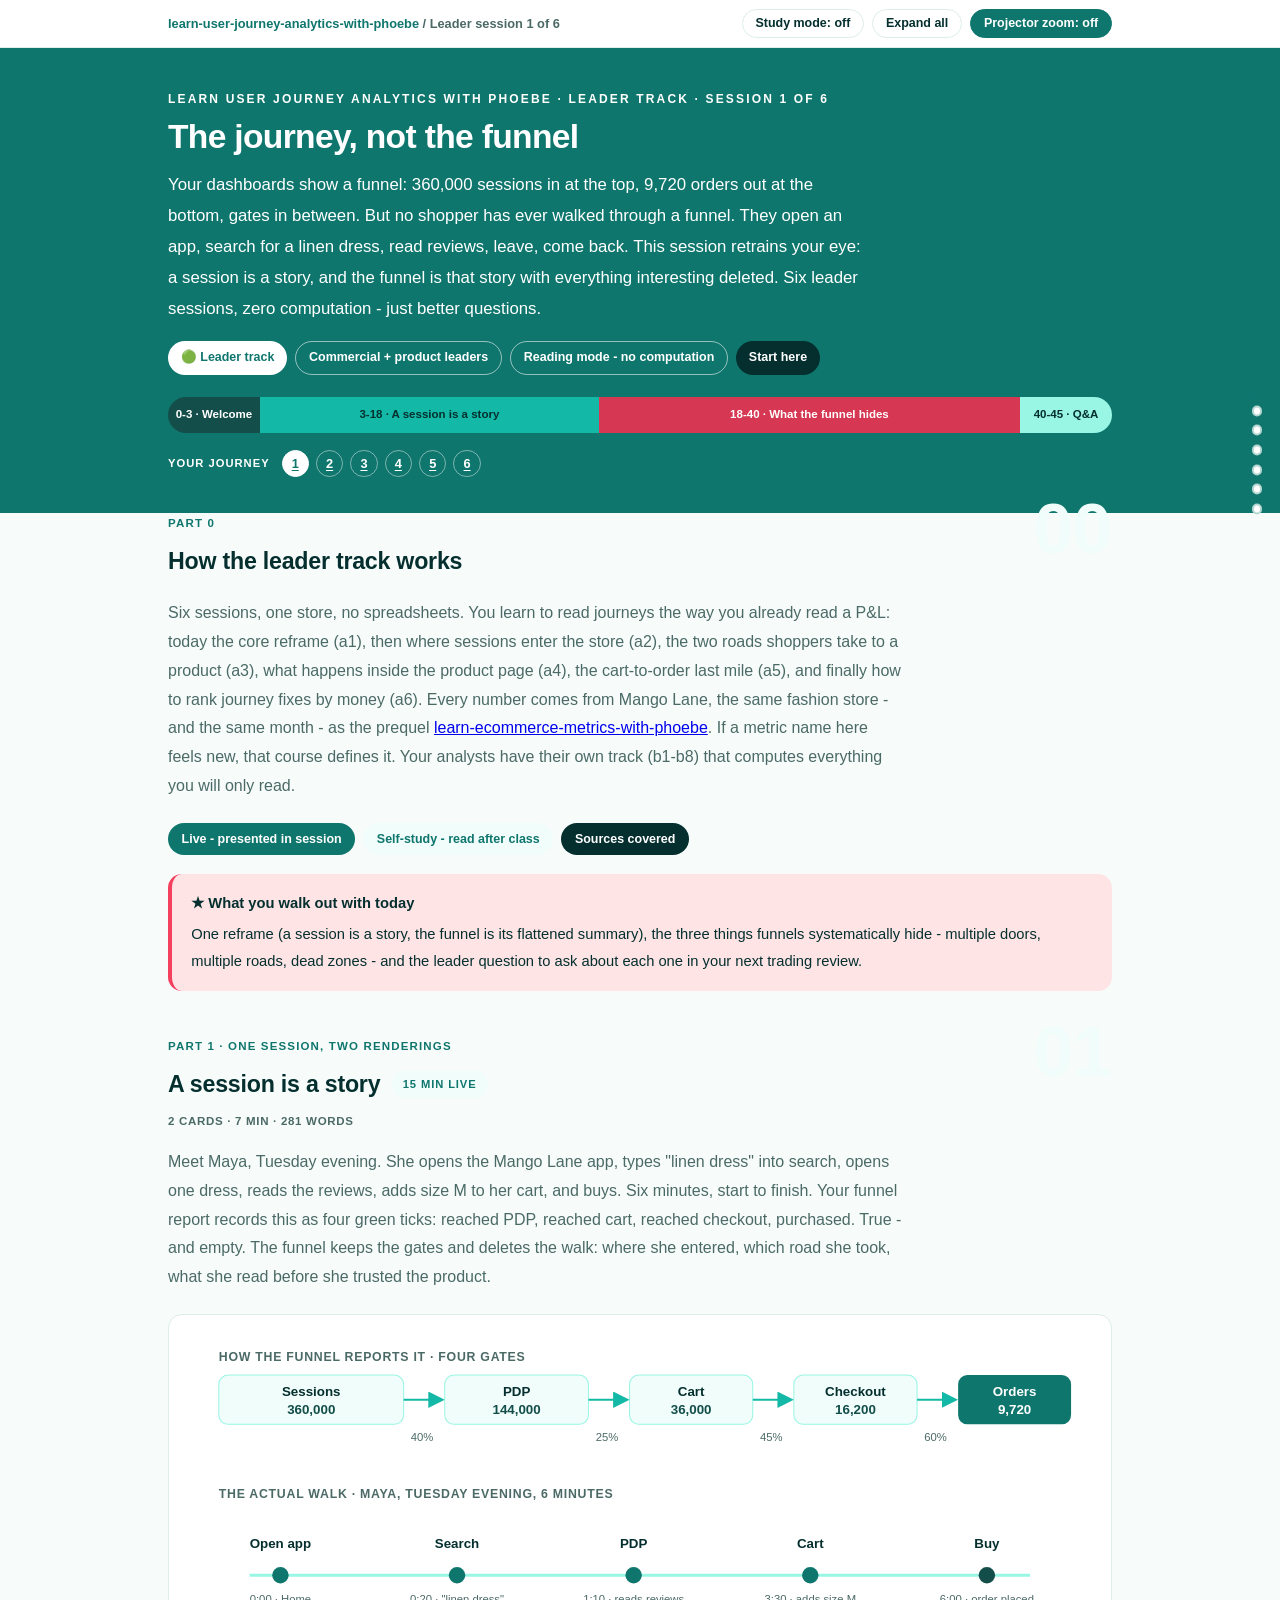
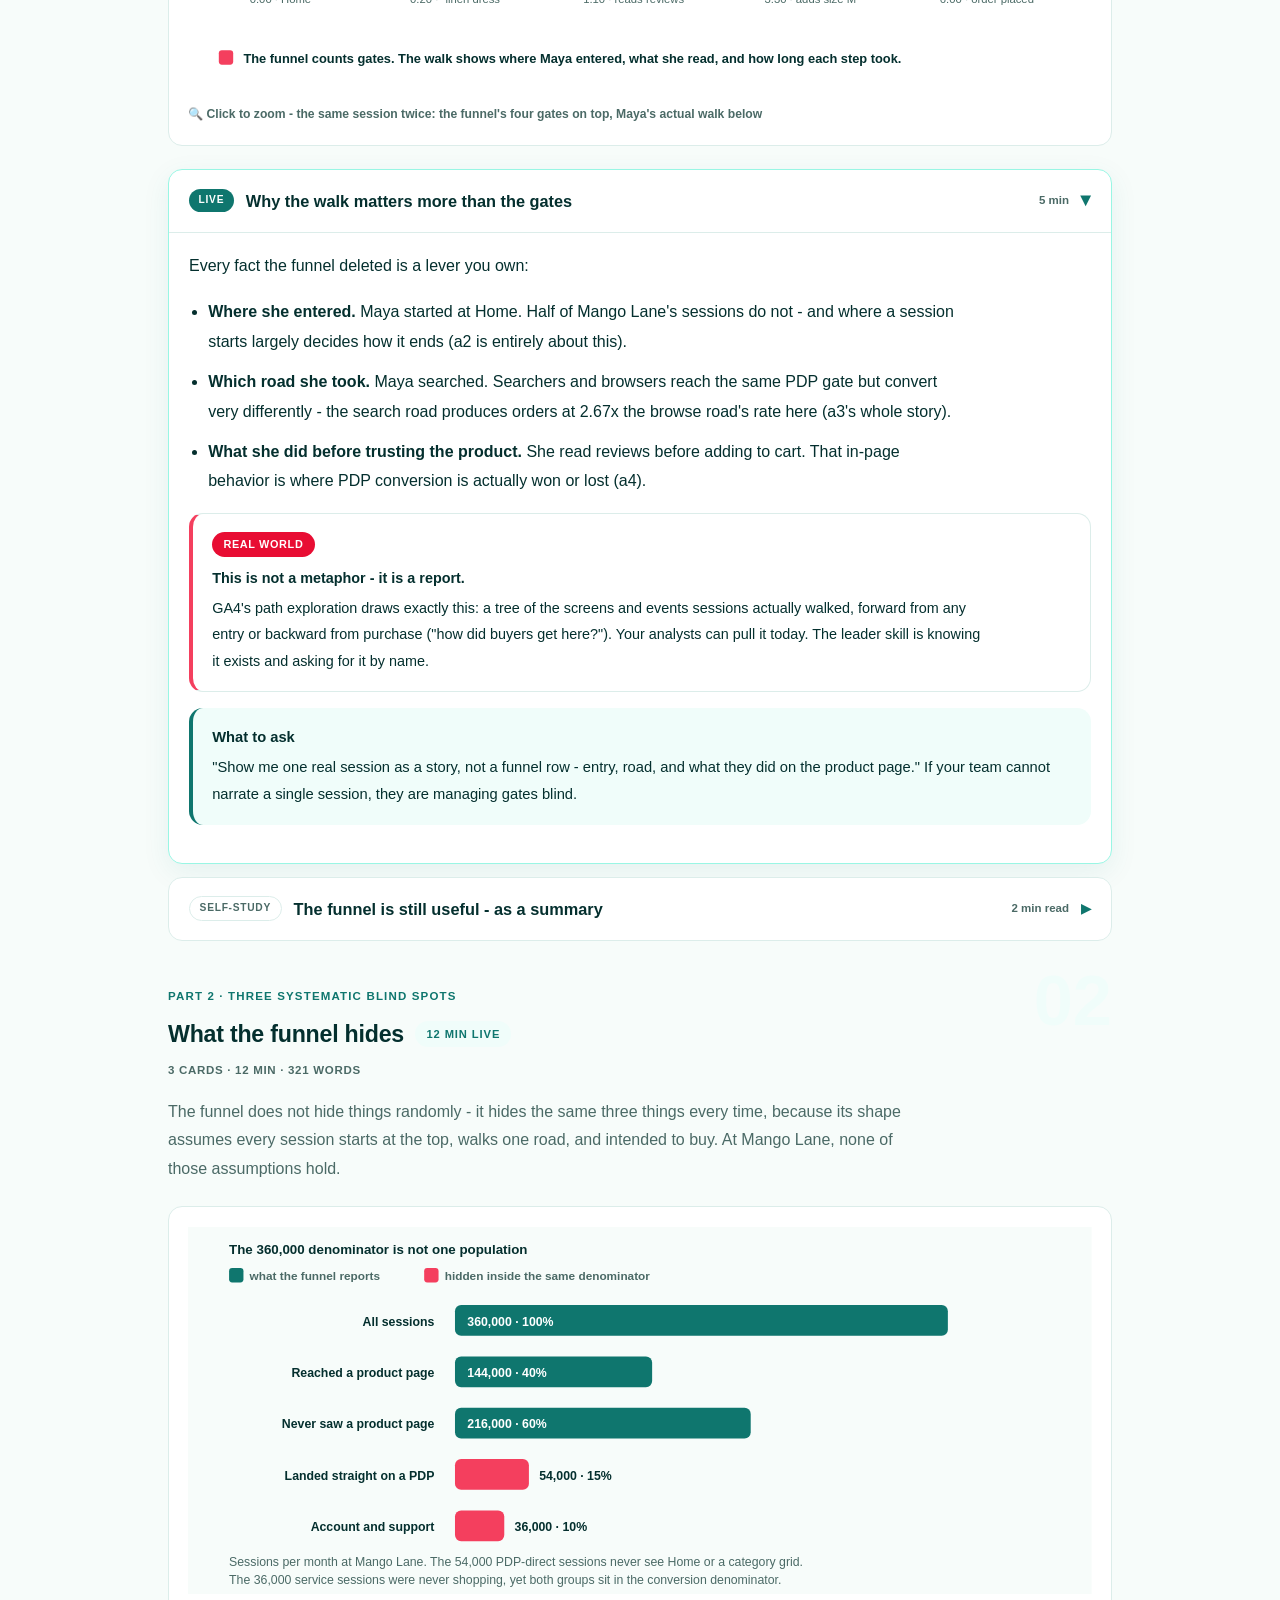
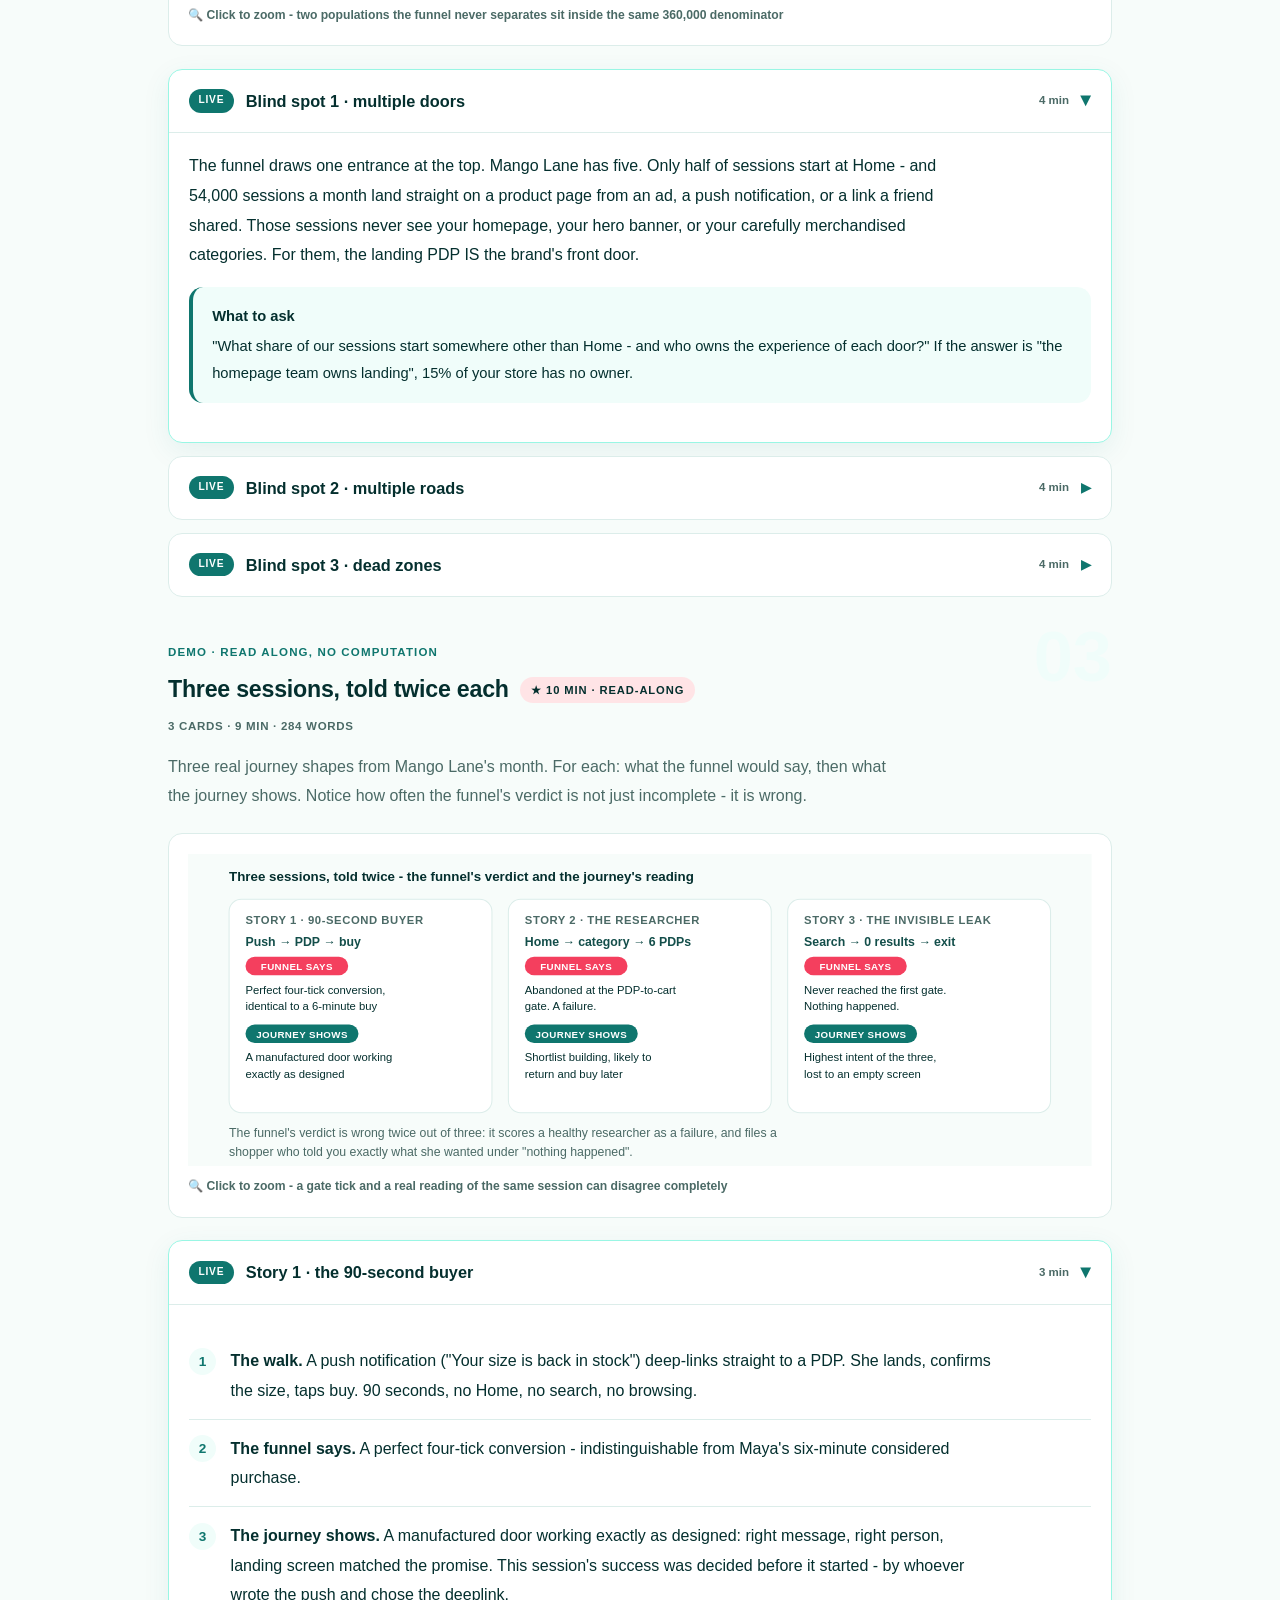
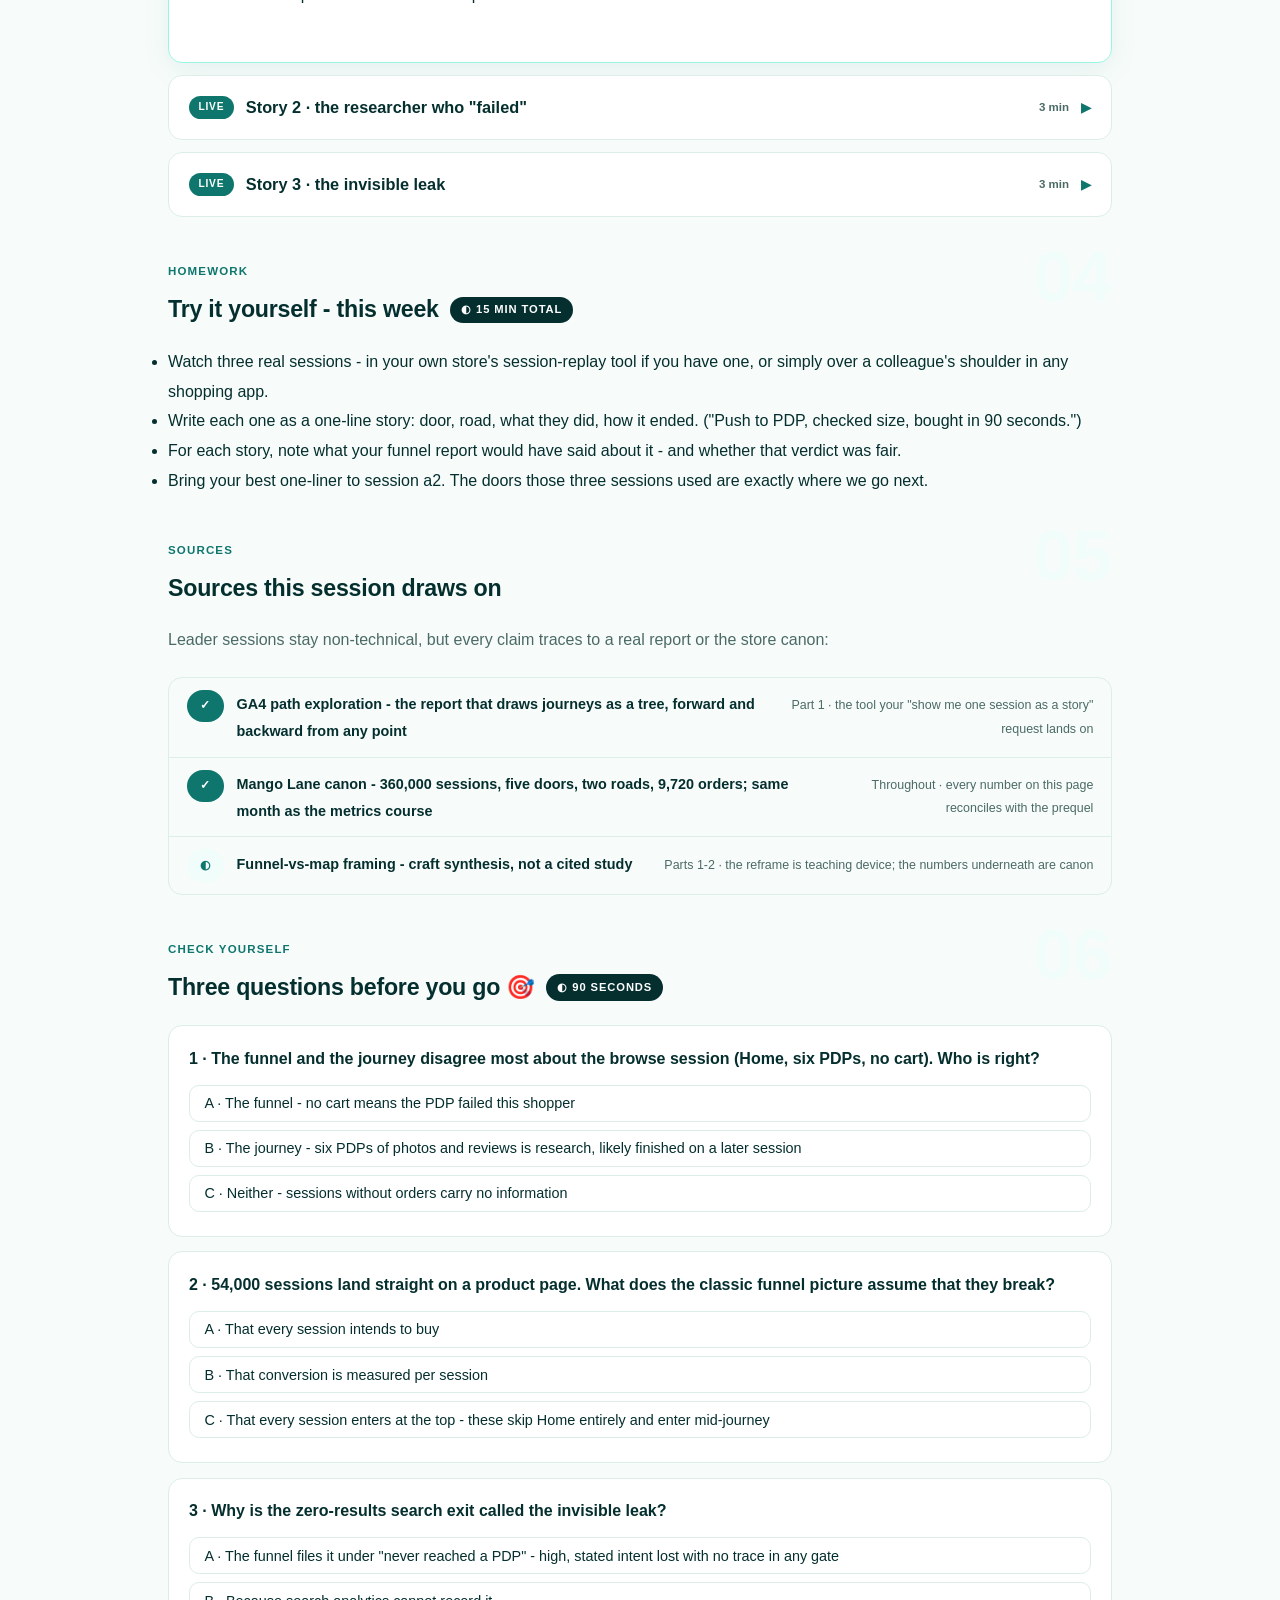
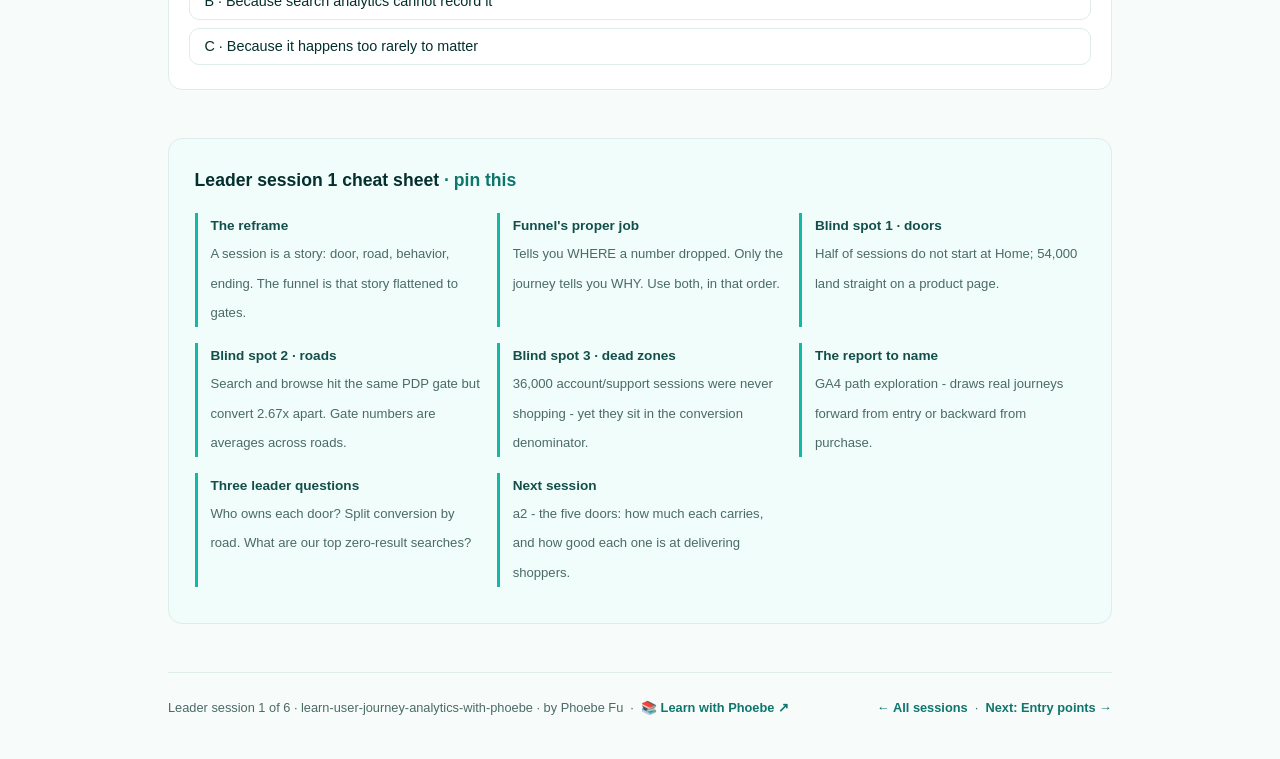
==== commit e5c3cc72: "Light surfaces everywhere: lightbox, cheat panel, code boxes; contrast and phone-width fixes Every d" ====
--- a/courses/a1-the-journey-not-the-funnel.html
+++ b/courses/a1-the-journey-not-the-funnel.html
@@ -19,7 +19,7 @@
 <meta name="twitter:image" content="https://phoebefu6.github.io/learn-user-journey-analytics-with-phoebe/assets/og-cover.png">
 <!-- social:end -->
 <title>Leader session 1 · The journey, not the funnel - learn user journey analytics with phoebe</title>
-<link rel="stylesheet" href="../assets/style.css?v=11">
+<link rel="stylesheet" href="../assets/style.css?v=28">
 </head>
 <body>
 
@@ -454,6 +454,6 @@
 
 <script src="../assets/journey-live.js?v=7"></script>
 <script src="../assets/tree-live.js?v=7"></script>
-<script src="../assets/app.js?v=7"></script>
+<script src="../assets/app.js?v=28"></script>
 </body>
 </html>
--- a/assets/style.css
+++ b/assets/style.css
@@ -3,6 +3,7 @@
    (CSS var names still read --indigo/--amber; they hold teal/coral values.) */
 
 :root {
+  --fill-solid: #E80D33;
   --indigo: #0F766E;
   --indigo-deep: #134E4A;
   --indigo-mid: #14B8A6;
@@ -17,8 +18,8 @@
   --amber-ink: #042F2E;
   --amber-50: #FFE4E6;
   --paper: #F7FCFA;
-  --code-bg: #03211F;
-  --code-ink: #CCFBF1;
+  --code-bg: #F0FDFA;
+  --code-ink: #042F2E;
   --radius: 14px;
 }
 
@@ -48,7 +49,7 @@
   font-size: .75rem;
   letter-spacing: .18em;
   text-transform: uppercase;
-  opacity: .85;
+  opacity: 1;
   font-weight: 600;
 }
 .masthead h1 {
@@ -59,7 +60,7 @@
   letter-spacing: -.02em;
 }
 .masthead h1 .accent { color: inherit; }
-.masthead .sub { font-size: 1.05rem; opacity: .92; max-width: 44rem; }
+.masthead .sub { font-size: 1.05rem; opacity: 1; max-width: 44rem; }
 
 .chip-row { display: flex; flex-wrap: wrap; gap: .5rem; margin-top: 1.1rem; }
 .chip {
@@ -73,7 +74,7 @@
   white-space: nowrap;
 }
 .chip.level { background: #fff; color: var(--indigo); }
-.chip.audience { background: rgba(255,255,255,.16); color: #fff; border: 1px solid rgba(255,255,255,.35); }
+.chip.audience { background: rgba(255,255,255,.08); color: #fff; border: 1px solid rgba(255,255,255,.35); }
 .chip.time { background: var(--ink); color: #fff; font-variant-numeric: tabular-nums; }
 
 /* ---------- agenda bar ---------- */
@@ -226,7 +227,7 @@
 .pill.light { background: var(--indigo-50); color: var(--indigo); }
 .pill.inkpill { background: var(--ink); color: #fff; }
 .pill.amber, .pill.peach { background: var(--amber-solid); color: #fff; }
-.pill.bare { color: var(--faint); }
+.pill.bare { color: var(--muted); }
 
 /* ---------- 4D grid ---------- */
 .grid-2 { display: grid; grid-template-columns: repeat(auto-fit, minmax(15rem, 1fr)); gap: .8rem; margin: .5rem 0 1rem; }
@@ -255,10 +256,11 @@
 table.clean td:first-child { font-weight: 600; }
 
 /* ---------- prompt boxes ---------- */
-.prompt-box {
+.prompt-box{
   position: relative;
-  background: var(--code-bg);
-  color: var(--code-ink);
+  background: #F0FDFA;
+  border: 1px solid #DCEDEA;
+  color: #042F2E;
   border-radius: var(--radius);
   padding: 1.1rem 1.2rem;
   margin: 1rem 0 1.2rem;
@@ -268,12 +270,12 @@
   white-space: pre-wrap;
   word-break: break-word;
 }
-.prompt-box .label {
+.prompt-box .label{
   position: absolute;
   top: -0.7rem;
   left: 1rem;
-  background: var(--indigo);
-  color: #fff;
+  background: #0F766E;
+  color: #FFFFFF;
   font-family: "Inter", -apple-system, sans-serif;
   font-size: .68rem;
   font-weight: 700;
@@ -284,13 +286,13 @@
 }
 .prompt-box.bad .label { background: var(--faint); color: var(--ink); }
 .prompt-box.good .label { background: var(--amber-solid); color: #fff; }
-.copy-btn {
+.copy-btn{
   position: absolute;
   top: .7rem;
   right: .7rem;
-  background: rgba(255,255,255,.1);
-  border: 1px solid rgba(255,255,255,.25);
-  color: #fff;
+  background: #FFFFFF;
+  border: 1px solid #DCEDEA;
+  color: #042F2E;
   border-radius: 999px;
   padding: .25rem .8rem;
   font-size: .72rem;
@@ -299,7 +301,7 @@
   font-family: "Inter", -apple-system, sans-serif;
   transition: background .15s ease;
 }
-.copy-btn:hover { background: rgba(255,255,255,.22); }
+.copy-btn:hover { background: #DCEDEA; }
 .copy-btn.copied { background: var(--amber-solid); border-color: var(--amber-solid); color: #fff; }
 
 /* ---------- demo steps ---------- */
@@ -389,11 +391,11 @@
   gap: .4rem;
 }
 
-.lightbox {
+.lightbox{
   position: fixed;
   inset: 0;
   z-index: 100;
-  background: rgba(4,47,46,.9);
+  background: rgba(247,252,250,.97);
   display: none;
   align-items: center;
   justify-content: center;
@@ -401,8 +403,10 @@
   cursor: zoom-out;
 }
 .lightbox.open { display: flex; }
-.lightbox .inner {
+.lightbox .inner{
   background: #fff;
+  border: 1px solid #DCEDEA;
+  box-shadow: 0 10px 40px rgba(4,47,46,.14);
   border-radius: var(--radius);
   padding: 2rem;
   max-width: 94vw;
@@ -410,13 +414,12 @@
   overflow: auto;
 }
 .lightbox .inner svg, .lightbox .inner img { width: min(88vw, 70rem); height: auto; }
-.lightbox .close-hint {
+.lightbox .close-hint{
   position: fixed;
   top: 1rem; right: 1.4rem;
-  color: #fff;
+  color: #042F2E;
   font-size: .8rem;
   font-weight: 600;
-  opacity: .8;
 }
 
 /* ---------- courses covered ---------- */
@@ -435,19 +438,20 @@
 .covered-row .note { margin-left: auto; color: var(--muted); font-size: .78rem; text-align: right; }
 
 /* ---------- cheat sheet footer ---------- */
-.cheat {
-  background: var(--ink);
-  color: #fff;
+.cheat{
+  background: #F0FDFA;
+  border: 1px solid #DCEDEA;
+  color: #042F2E;
   border-radius: var(--radius);
   padding: 1.6rem 1.6rem 1.3rem;
   margin-top: 3rem;
 }
 .cheat h3 { font-size: 1.1rem; margin-bottom: 1rem; }
-.cheat h3 span { color: var(--indigo-soft); }
+.cheat h3 span { color: #0F766E; }
 .cheat .grid-2 { gap: 1rem; }
 .cheat .cheat-item { border-left: 3px solid var(--indigo-mid); padding-left: .8rem; }
-.cheat .cheat-item b { display: block; font-size: .85rem; color: var(--indigo-soft); }
-.cheat .cheat-item span { font-size: .82rem; opacity: .85; }
+.cheat .cheat-item b { display: block; font-size: .85rem; color: #134E4A; }
+.cheat .cheat-item span { font-size: .82rem; color: #4B6A66; }
 
 footer.pagefoot {
   border-top: 1px solid var(--hairline);
@@ -542,7 +546,7 @@
   margin-top: 1.1rem;
   flex-wrap: wrap;
 }
-.journey .jlabel { font-size: .7rem; font-weight: 700; text-transform: uppercase; letter-spacing: .09em; opacity: .8; margin-right: .3rem; }
+.journey .jlabel { font-size: .7rem; font-weight: 700; text-transform: uppercase; letter-spacing: .09em; opacity: 1; margin-right: .3rem; }
 .journey a {
   width: 1.7rem; height: 1.7rem;
   border-radius: 999px;
@@ -746,7 +750,7 @@
 .tree-btn { font: inherit; font-size: 13px; font-weight: 600; padding: 6px 12px; border-radius: 999px; border: 1px solid #DCEDEA; background: #FFFFFF; color: #042F2E; cursor: pointer; }
 .tree-btn:hover { border-color: #0F766E; }
 .tree-btn.tree-drop { background: #FFE4E6; border-color: #F43F5E; color: #042F2E; }
-.tree-btn.tree-drop:hover { background: #F43F5E; color: #FFFFFF; }
+.tree-btn.tree-drop:hover { background: var(--fill-solid); color: #FFFFFF; }
 .tree-canvas { padding: 24px 18px; overflow-x: auto; }
 .tree-node-wrap { display: flex; flex-direction: column; align-items: center; }
 .tree-node { position: relative; min-width: 130px; max-width: 180px; padding: 12px 14px; border-radius: 12px; border: 1.5px solid #99F6E4; background: #F0FDFA; text-align: center; }
@@ -764,7 +768,7 @@
 .tree-input:focus { outline: none; border-color: #0F766E; background: #FFFFFF; }
 .tree-suffix { font-size: 12px; font-weight: 600; color: #4B6A66; }
 .tree-delta { position: absolute; top: -10px; right: -8px; font-size: 10.5px; font-weight: 800; padding: 2px 7px; border-radius: 999px; }
-.tree-delta.down { background: #F43F5E; color: #FFFFFF; }
+.tree-delta.down { background: var(--fill-solid); color: #FFFFFF; }
 .tree-delta.up { background: #0F766E; color: #FFFFFF; }
 .tree-kids { display: flex; gap: 16px; margin-top: 26px; position: relative; align-items: flex-start; justify-content: center; }
 .tree-kids::before { content: ""; position: absolute; top: -14px; left: 50%; width: 1.5px; height: 14px; background: #99F6E4; }
@@ -923,3 +927,28 @@
   color: var(--pv-flag);
 }
 /* === /LWP-PATCH === */
+
+/* layout-patch-3: phone-width overflow (2026-10-10) */
+.sql-bar { flex-wrap: wrap; }
+@media (max-width: 480px) {
+  .covered-row { flex-wrap: wrap; }
+  .covered-row .note { margin-left: 0; text-align: left; flex-basis: 100%; }
+  details.card summary { flex-wrap: wrap; }
+  details.card summary .mini { white-space: normal; }
+  .wk, .sqlbox, .prompt-box, pre { max-width: 100%; overflow-x: auto; }
+  .mono, code, strong, .note { overflow-wrap: anywhere; }
+  select, input[type=range], label { max-width: 100%; }
+  canvas, svg, img { max-width: 100%; height: auto; }
+  .tree-kids, .tree-node-wrap, .tree-node, .rb-night, .al-row, .gd-field, .tl-row, .sl-row { max-width: 100%; overflow-x: auto; }
+  .tl-cols, .sl-cols, .bb-cols, .ev-cols, [class$="-cols"] { grid-template-columns: 1fr !important; display: grid; }
+  .tl-cols > *, .sl-cols > *, [class$="-cols"] > * { min-width: 0; max-width: 100%; }
+  .mono { white-space: normal; }
+  .er-w, .bb-lab, .tl-lev, .sl-lev { max-width: 100%; white-space: normal; }
+}
+/* contrast-patch-2b */
+.cheat a { color: var(--indigo-deep, var(--ink)); }
+.chip.audience { background: transparent; border-color: rgba(255,255,255,.55); }
+.masthead a, .masthead .sub a { color: #fff; text-decoration: underline; text-underline-offset: 2px; }
+.prompt-box b, .prompt-box strong { color: var(--indigo-deep, var(--ink)); }
+.prompt-box span, .prompt-box em, .prompt-box i { color: inherit; }
+.pp-stamp i { color: var(--ink); }
